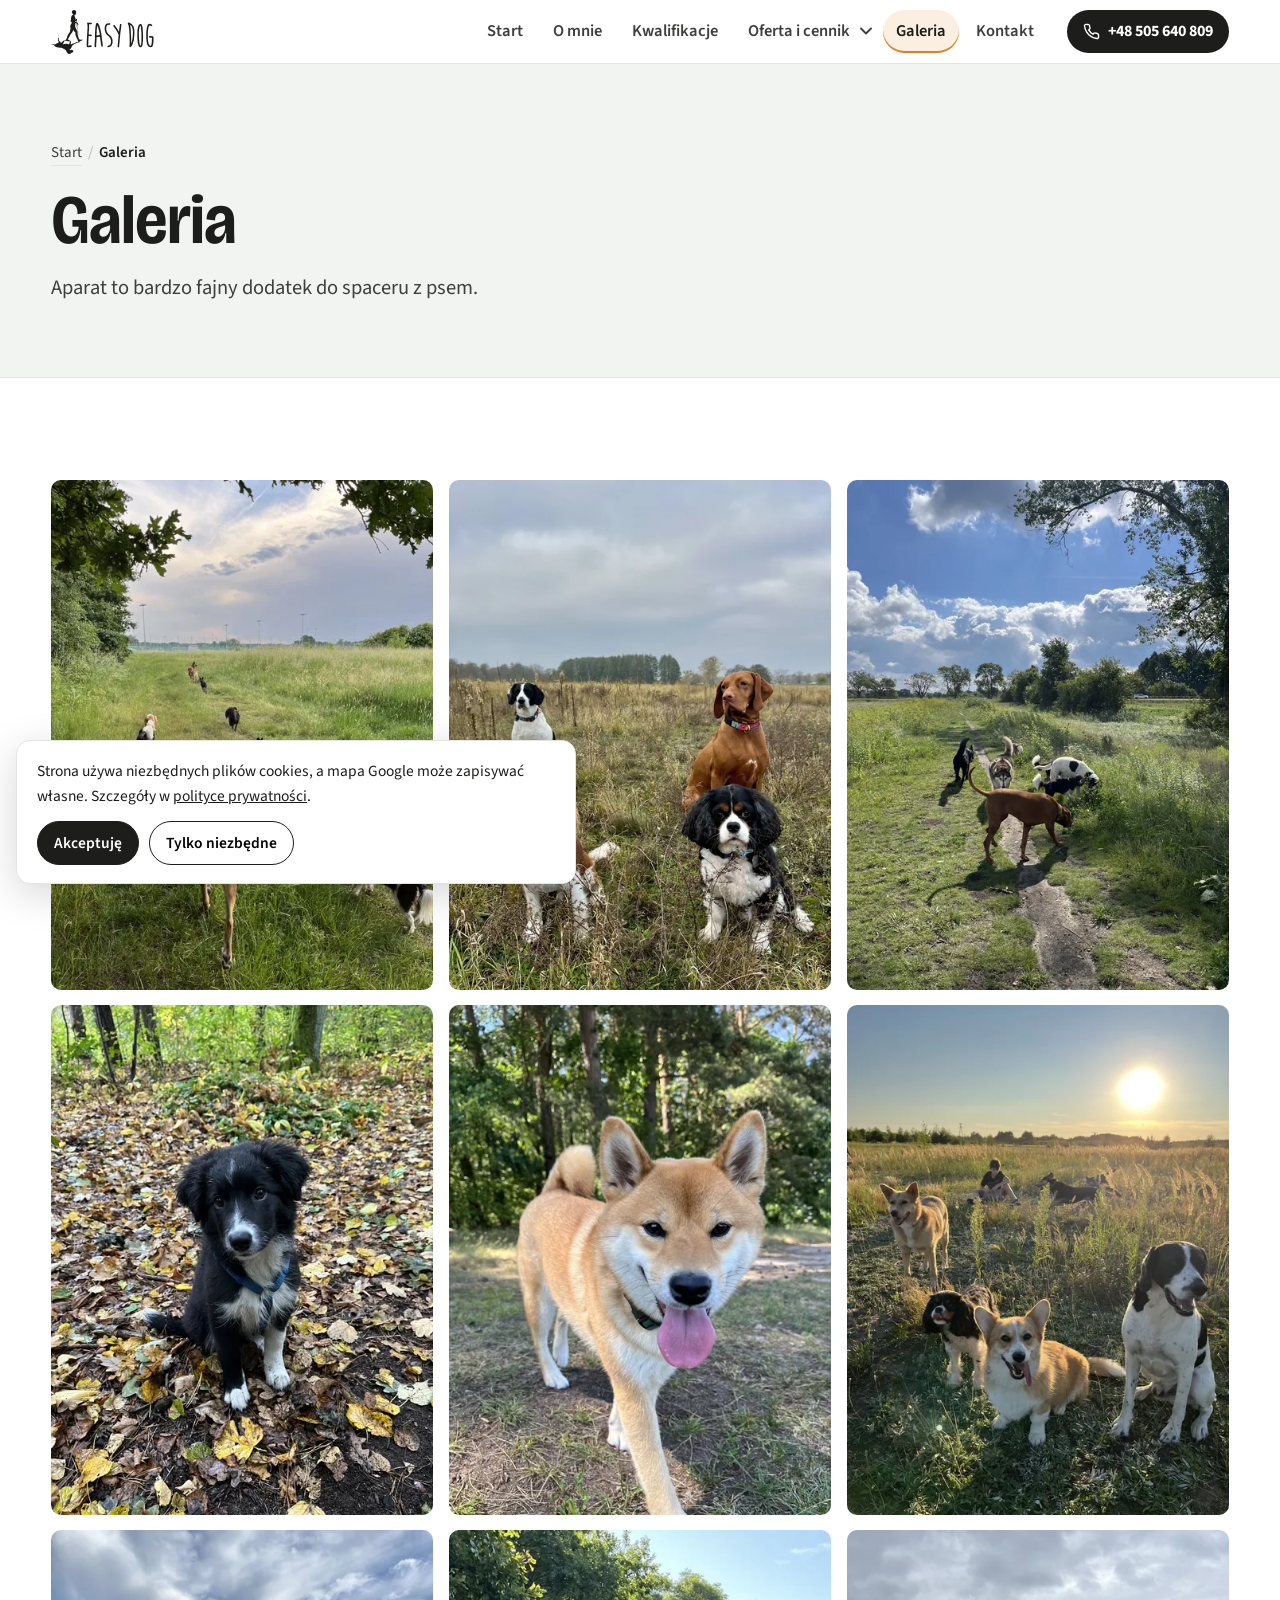
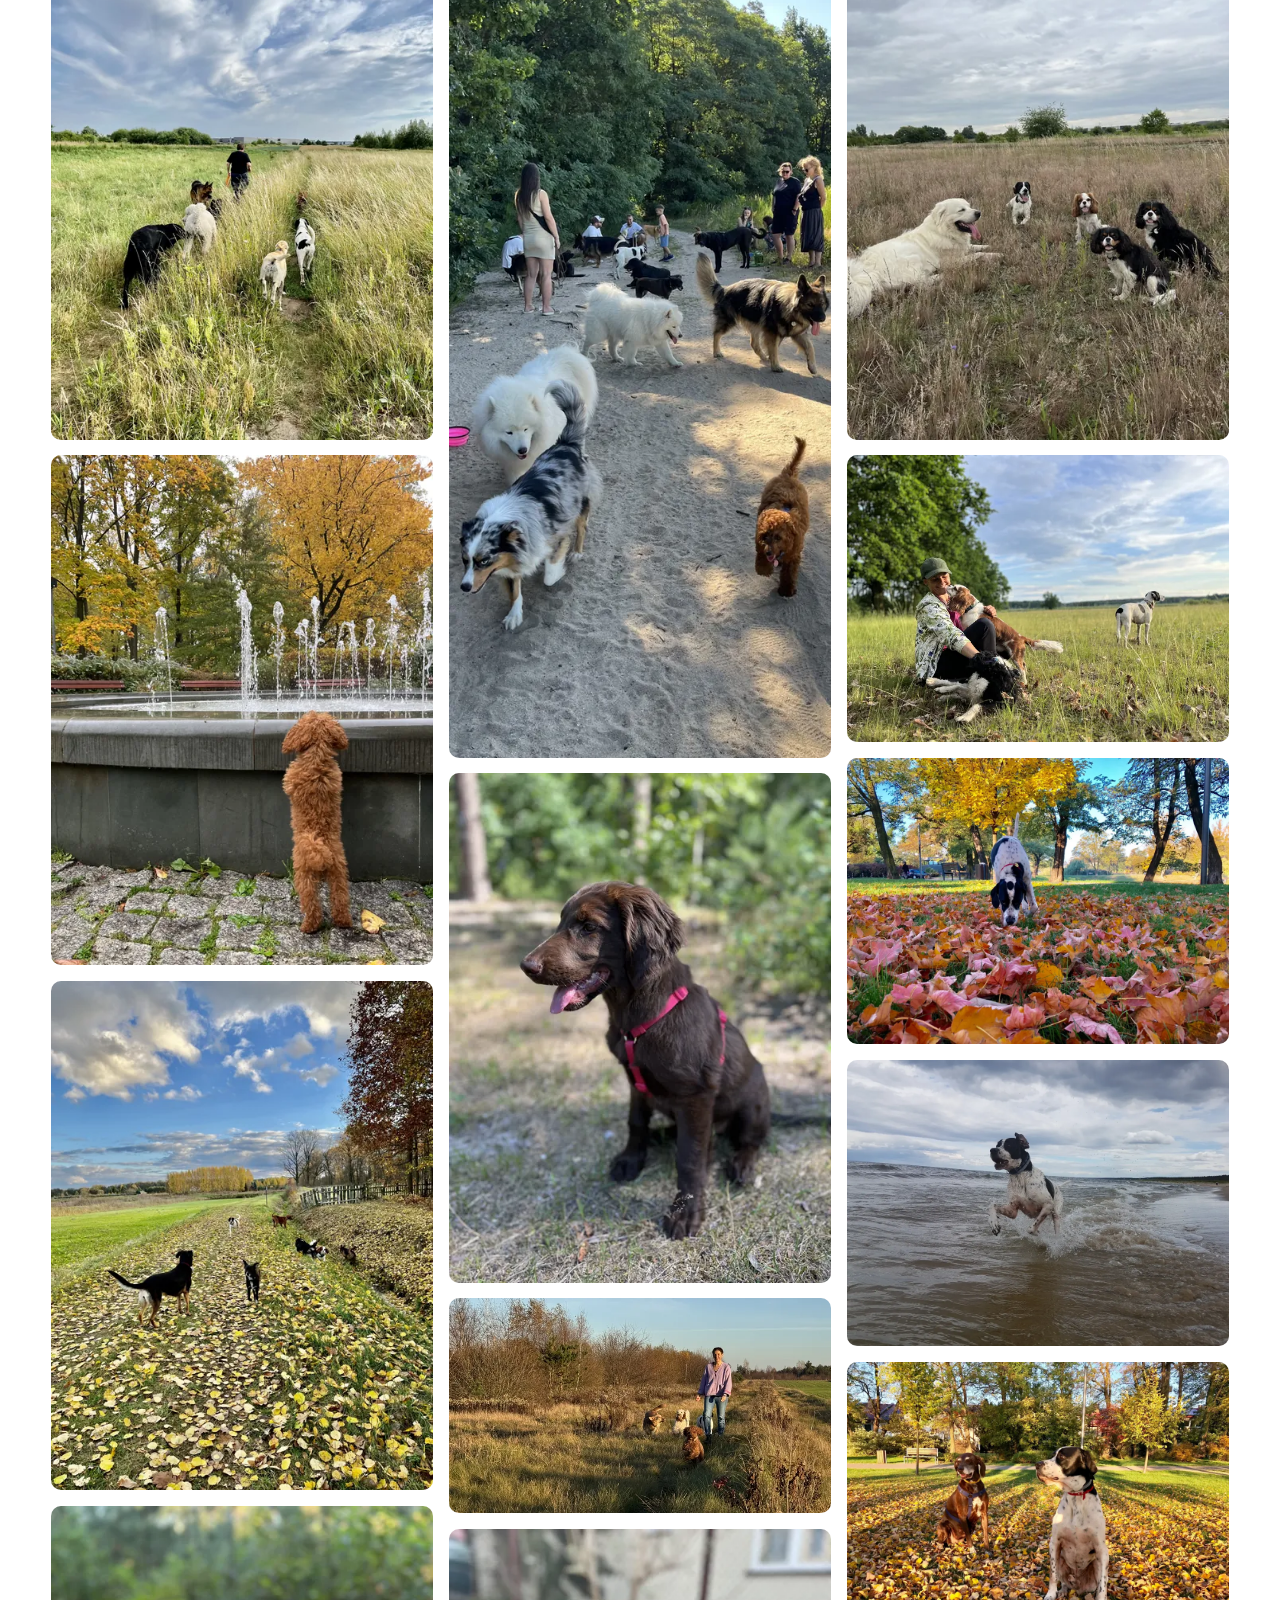
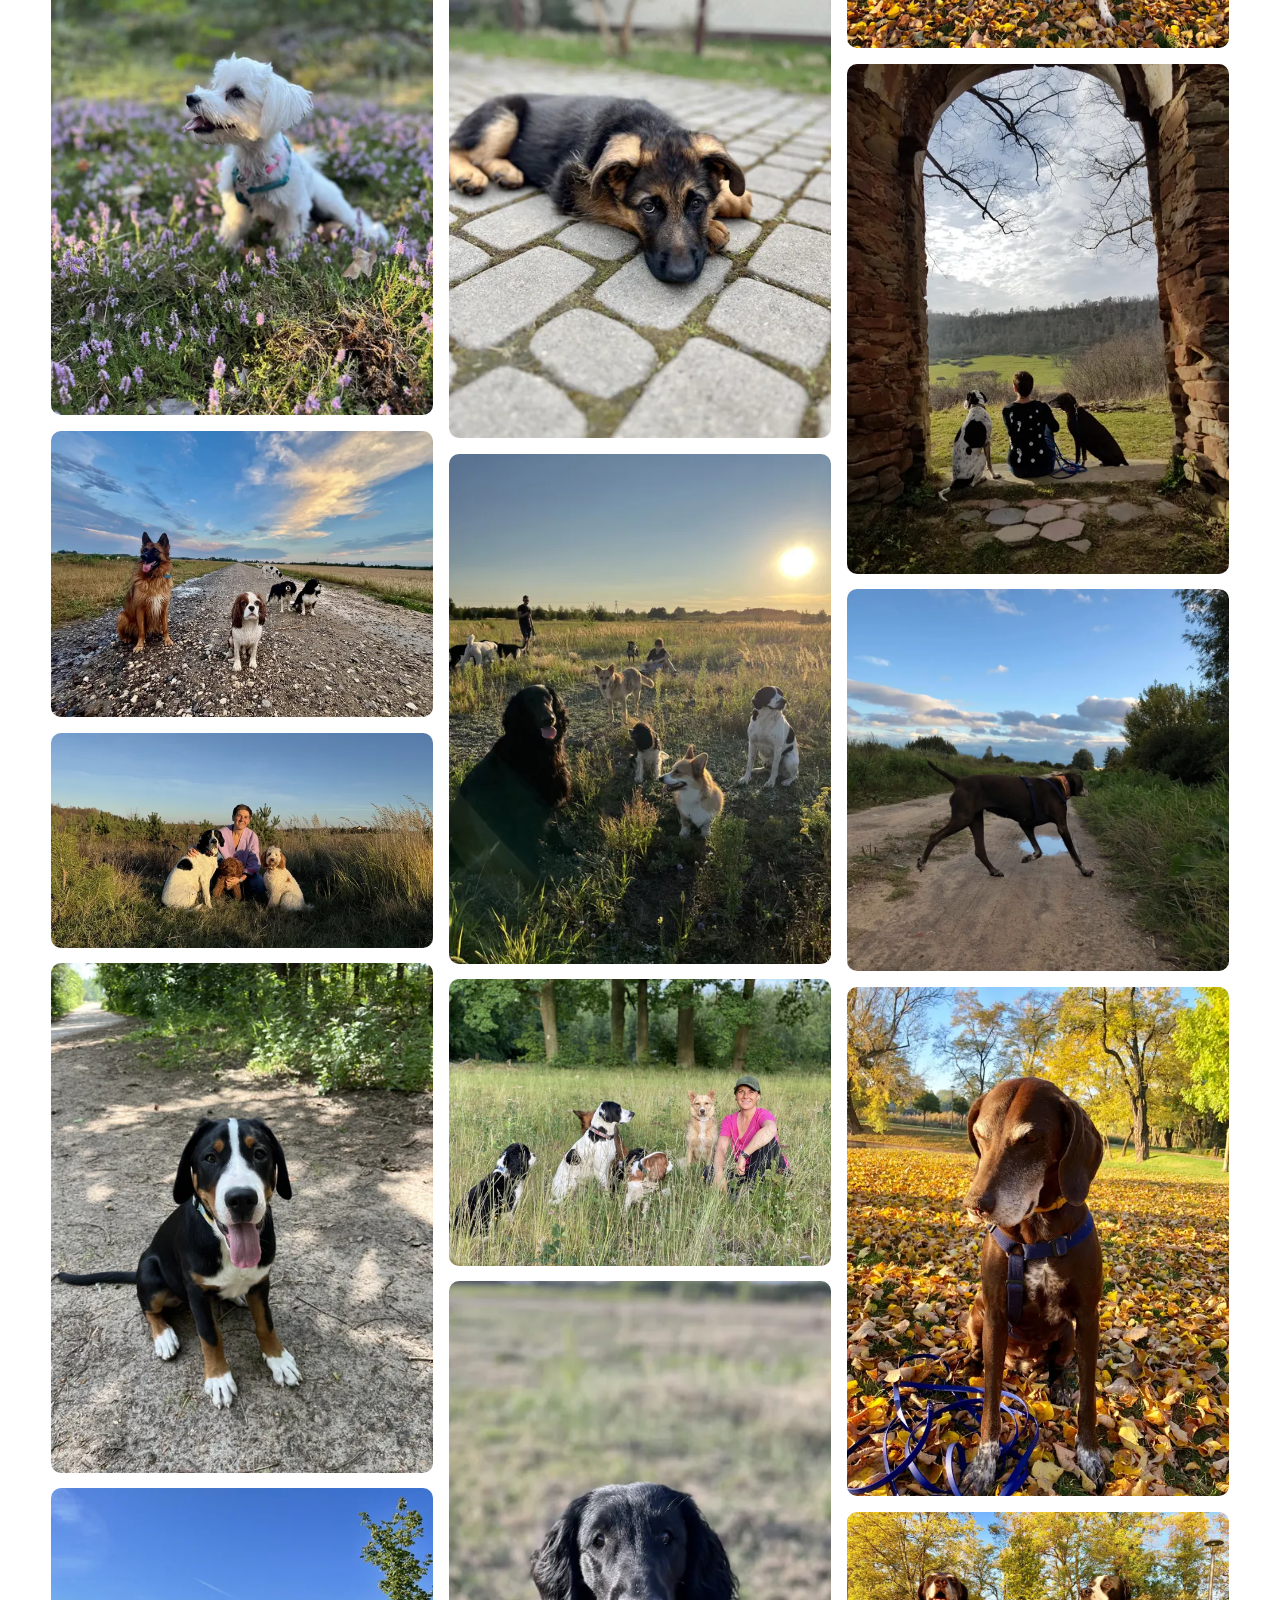
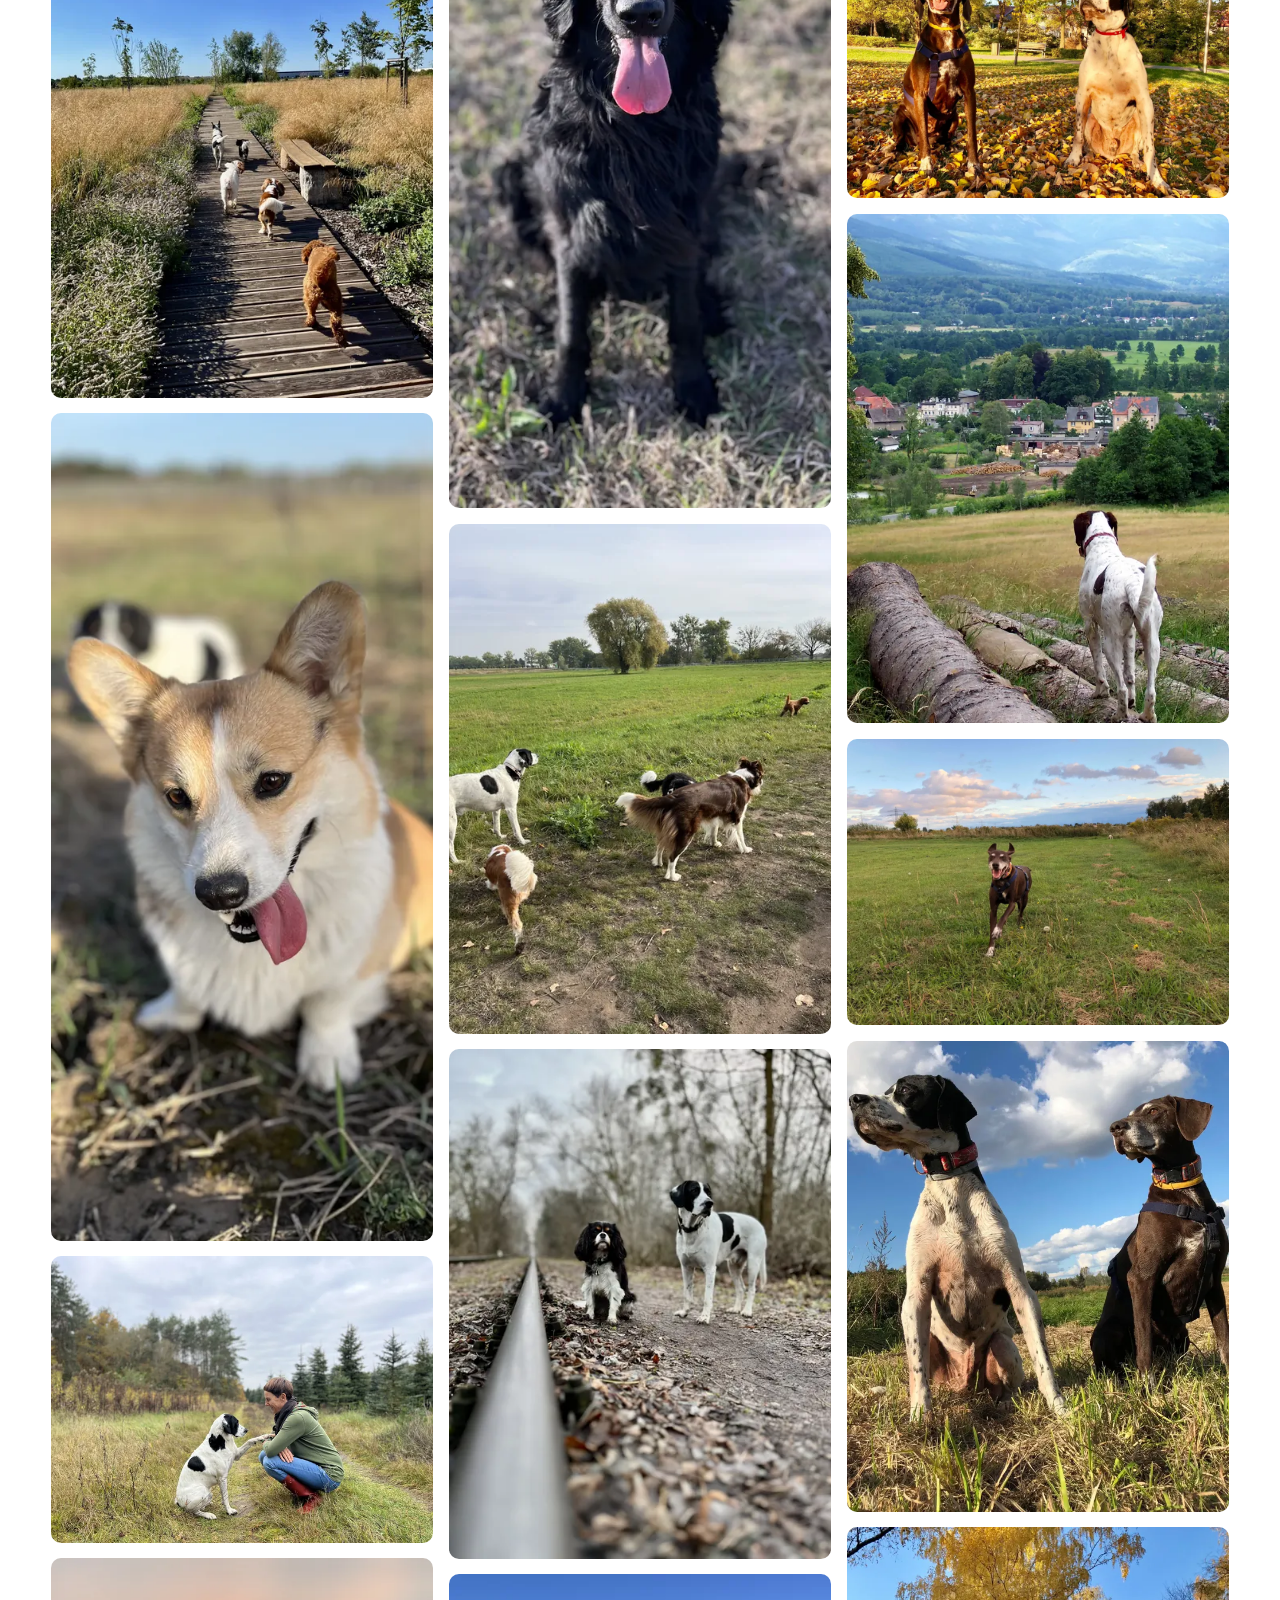
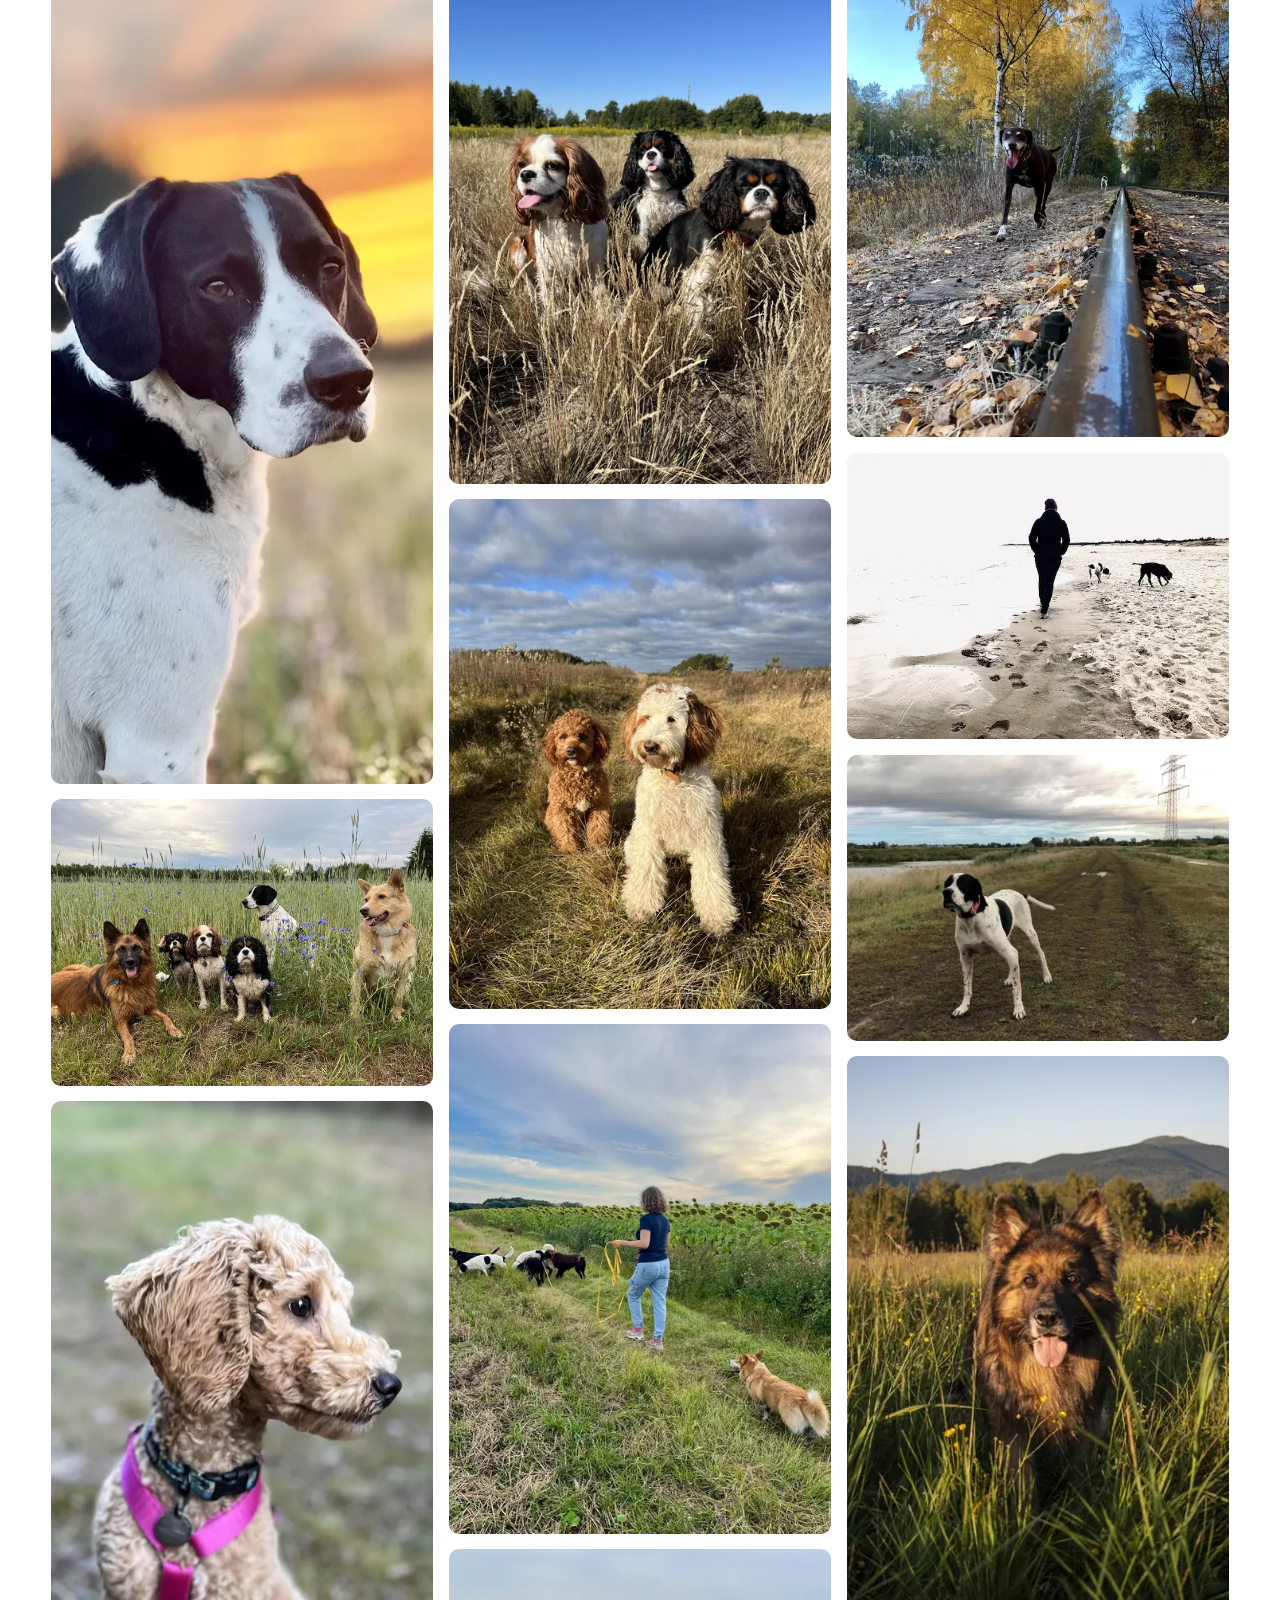
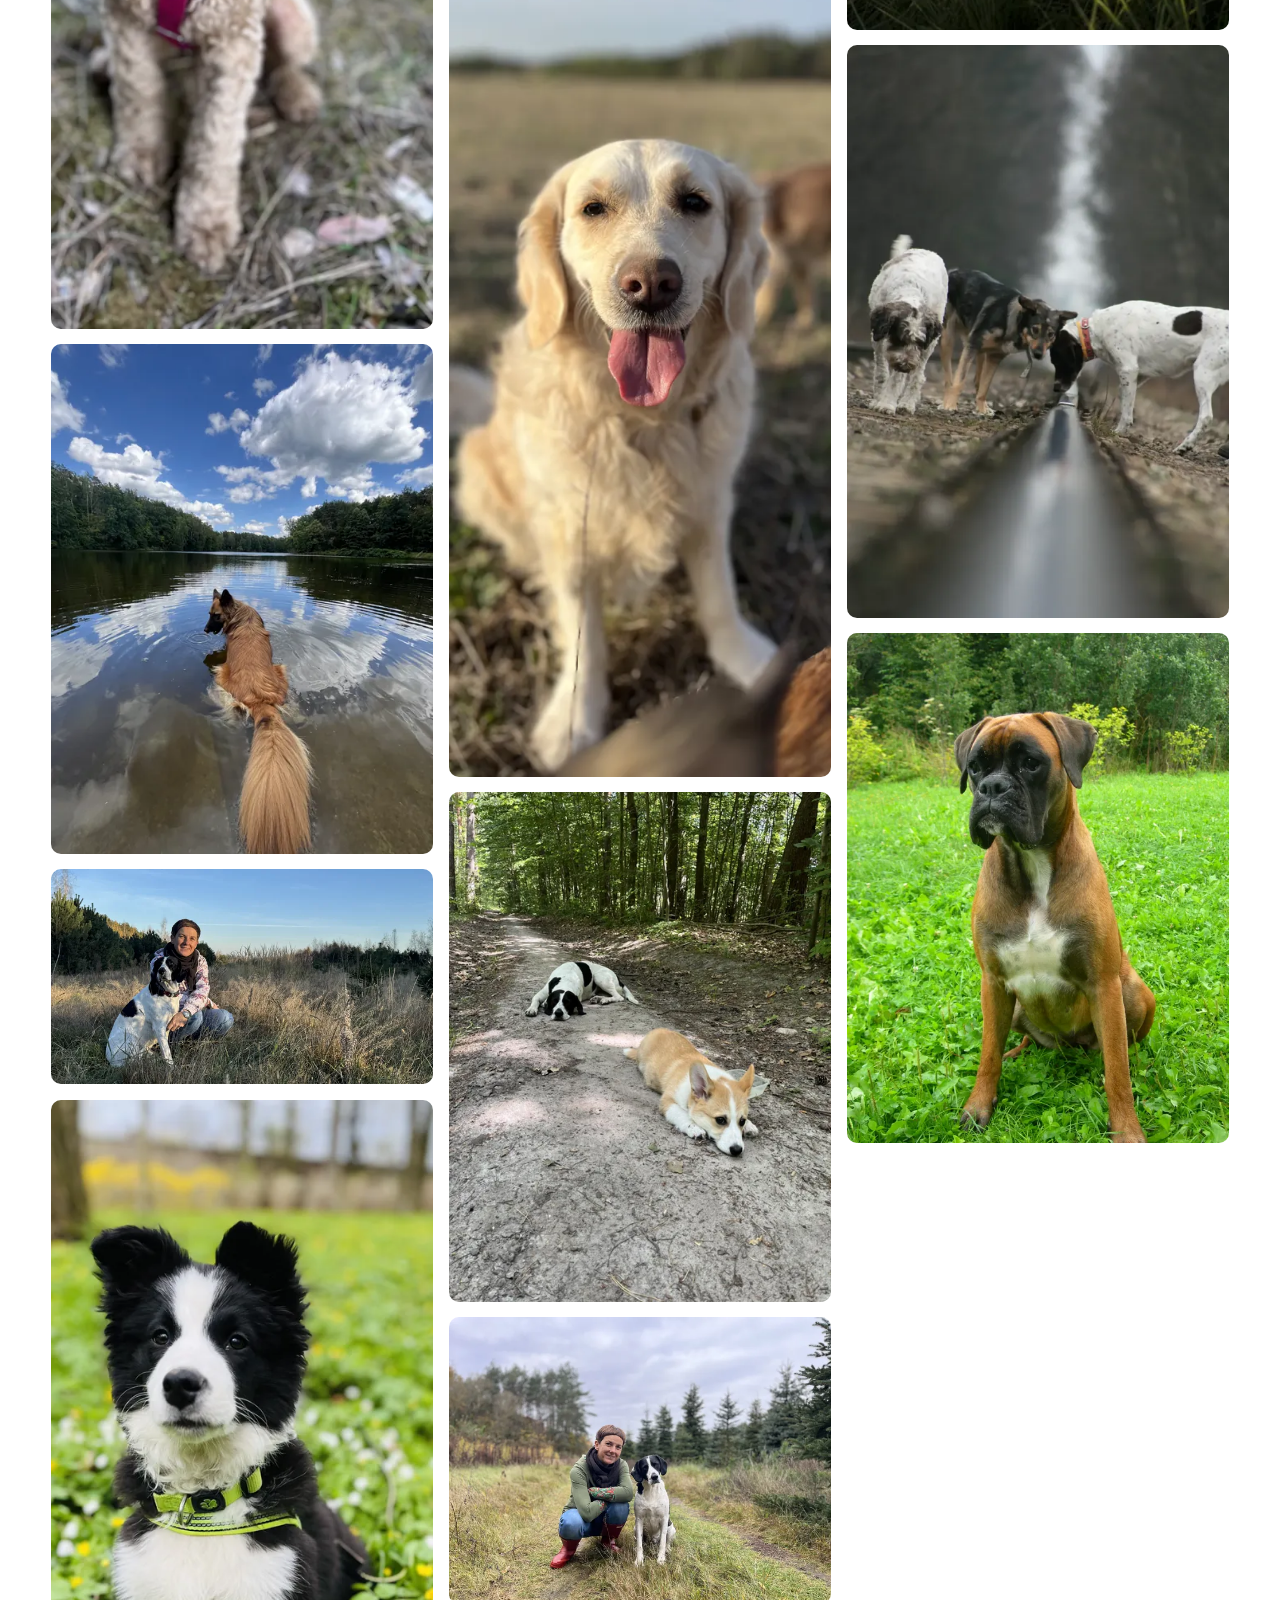
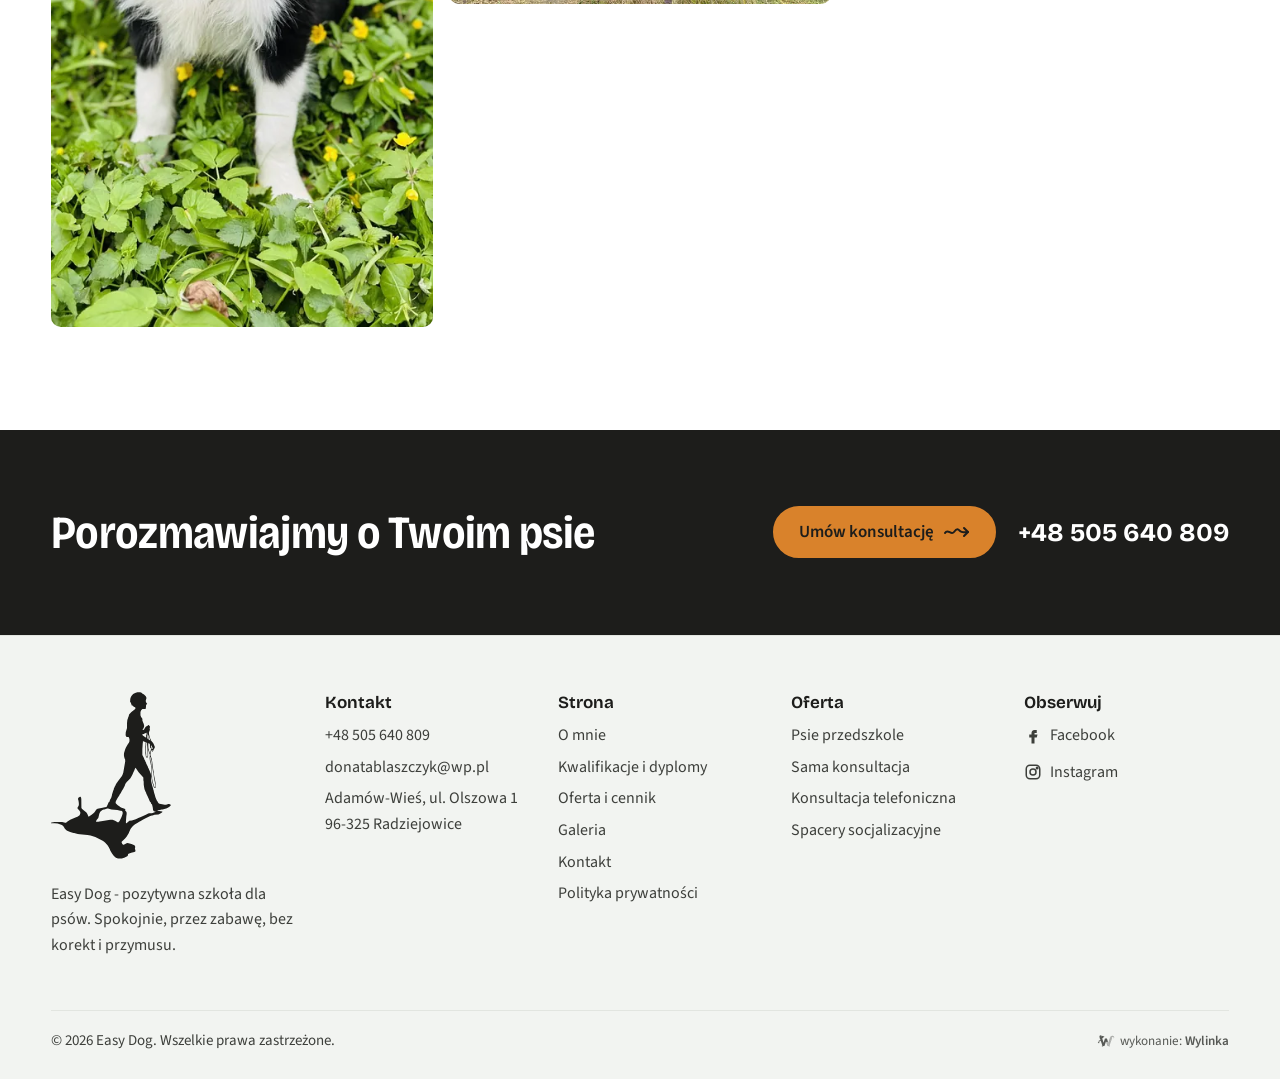
==== galeria.html @ 5bb4c53c "Osobne podstrony: kwalifikacje, galeria, uslugi (psie przedszkole, konsultacje, spacery), menu z ofe" ====
<!doctype html>
<html lang="pl">
<head>
<meta charset="utf-8">
<meta name="viewport" content="width=device-width,initial-scale=1">
<meta name="robots" content="noindex,nofollow">
<title>Galeria - zdjęcia z zajęć i spacerów | Easy Dog</title>
<meta name="description" content="Zdjęcia z zajęć psiego przedszkola i spacerów socjalizacyjnych Easy Dog w okolicach Radziejowic, Żyrardowa i Nadarzyna.">
<link rel="icon" href="img/znak.svg" type="image/svg+xml">
<link rel="preconnect" href="https://fonts.googleapis.com">
<link rel="preconnect" href="https://fonts.gstatic.com" crossorigin>
<link href="https://fonts.googleapis.com/css2?family=Bricolage+Grotesque:opsz,wdth,wght@12..96,75..100,400..700&family=Source+Sans+3:wght@400;600;700&display=swap" rel="stylesheet">
<link rel="stylesheet" href="style.css?v=2011d">
<style>
.wylinka-badge{display:inline-flex;align-items:center;gap:.4em;color:inherit;text-decoration:none;font-size:.875em;line-height:1;opacity:.85}
.wylinka-badge:hover,.wylinka-badge:focus-visible{opacity:1}
.wylinka-badge:focus-visible{outline:2px solid currentColor;outline-offset:3px;border-radius:2px}
.wylinka-badge svg{width:18px;height:18px;flex:none;overflow:visible}
.wylinka-badge b{font-weight:600}
.wylinka-badge .wy-old{opacity:.45;transform-origin:40px 30px;transition:transform .32s cubic-bezier(.3,.7,.4,1),opacity .32s ease-out}
.wylinka-badge .wy-pod{opacity:0;transition:opacity .2s ease-out .08s}
.wylinka-badge:hover .wy-old,.wylinka-badge:focus-visible .wy-old{transform:translate(9px,7px) rotate(9deg);opacity:0}
.wylinka-badge:hover .wy-pod,.wylinka-badge:focus-visible .wy-pod{opacity:1}
@media (prefers-reduced-motion:reduce){.wylinka-badge .wy-old,.wylinka-badge .wy-pod{transition:none}.wylinka-badge:hover .wy-old,.wylinka-badge:focus-visible .wy-old{transform:none;opacity:.45}.wylinka-badge:hover .wy-pod,.wylinka-badge:focus-visible .wy-pod{opacity:0}}
</style>
</head>
<body>
<header class="top">
 <div class="wrap">
  <a class="logo" href="index.html" aria-label="Easy Dog - strona główna"><svg role="img" aria-label="Easy Dog" xmlns="http://www.w3.org/2000/svg" viewBox="0 0 1240 531"><g fill="currentColor" fill-rule="evenodd"><path d="M284.0 1.0 279.8 0.5 274.8 0.8 267.8 3.0 261.5 6.5 256.0 12.5 253.0 18.8 252.2 23.5 251.8 32.0 253.8 33.5 257.2 42.8 258.5 43.2 259.5 43.0 263.5 47.2 267.5 48.8 269.0 51.0 268.0 53.8 265.2 56.8 256.0 64.0 250.0 69.8 249.0 71.2 247.0 78.2 245.0 82.8 245.0 83.8 243.0 89.0 242.0 98.8 242.0 115.0 238.0 128.0 237.5 136.2 238.2 140.2 239.8 142.5 241.8 143.5 246.5 143.5 248.2 144.5 249.8 150.8 249.8 156.5 248.0 161.8 245.0 165.2 239.0 175.8 236.5 181.5 233.0 192.5 232.2 196.8 232.2 203.2 234.0 211.0 236.0 215.2 236.2 221.0 230.0 257.0 228.0 263.0 225.8 267.2 224.0 269.5 224.0 270.2 212.0 285.5 212.0 286.2 210.2 288.2 206.2 294.8 206.0 296.2 203.0 301.2 203.0 302.0 200.2 307.5 200.0 309.8 198.0 314.2 194.0 327.2 194.0 329.0 192.0 335.5 190.0 339.8 188.0 342.8 186.0 349.0 183.0 351.8 182.0 353.8 182.0 354.8 181.0 356.2 180.0 359.8 178.0 363.2 177.8 364.8 176.2 366.0 167.5 368.0 164.2 368.2 148.2 372.0 145.5 373.2 143.8 375.0 138.5 382.5 135.2 385.8 126.2 393.0 125.2 393.2 120.0 396.8 118.8 395.8 115.8 388.5 112.8 384.0 101.0 374.0 97.8 370.5 96.8 368.5 96.5 341.0 95.8 336.8 94.8 334.5 93.8 333.8 92.2 333.8 89.8 335.0 87.2 337.0 86.0 339.8 86.2 342.5 87.0 344.0 88.2 349.8 88.8 357.2 88.0 361.8 84.2 368.5 84.2 370.0 85.2 372.0 90.2 377.5 93.2 382.0 93.2 386.0 92.8 388.2 91.0 392.0 90.0 393.0 84.2 396.8 79.8 399.0 76.0 400.2 61.0 407.0 52.5 412.2 47.8 416.0 45.0 416.2 35.5 414.2 11.0 413.8 2.2 415.2 0.0 416.5 0.0 417.5 2.0 418.0 12.0 417.8 21.2 419.0 28.0 420.8 35.0 423.8 40.0 428.2 44.2 435.2 49.0 439.8 51.5 441.5 61.0 445.8 71.5 448.8 73.5 448.8 85.2 451.8 91.5 452.8 116.2 455.0 125.8 457.0 141.0 462.0 163.0 472.8 168.2 476.0 172.8 479.8 180.0 487.8 184.0 494.2 188.0 502.5 188.2 504.0 193.8 513.0 194.2 514.5 200.2 522.0 206.5 527.8 208.8 528.8 211.5 529.0 212.5 529.8 226.5 529.8 227.5 529.0 233.0 527.8 242.8 523.0 244.8 520.2 245.0 517.5 245.8 516.0 247.0 514.8 255.5 511.8 265.2 509.5 267.2 508.8 268.8 507.2 268.8 504.5 267.0 498.0 267.8 496.0 268.0 492.2 266.8 489.5 265.5 488.2 256.2 484.2 243.8 481.0 240.5 481.2 234.8 484.8 231.2 486.0 229.8 486.0 227.0 484.0 224.8 479.2 225.0 476.5 235.8 466.2 240.5 460.5 247.8 448.5 248.8 445.5 249.8 444.2 249.8 443.5 250.5 442.8 252.8 437.2 254.8 433.8 260.8 426.2 267.5 420.8 274.8 416.8 280.8 412.8 284.2 411.2 293.5 405.8 295.2 405.2 299.5 402.8 315.8 395.0 321.5 392.8 323.2 392.8 329.5 391.0 342.2 389.8 351.0 385.5 354.8 381.8 354.2 380.5 344.0 378.8 338.2 379.2 338.2 378.5 341.5 376.8 343.8 376.5 352.2 374.0 355.5 373.8 360.8 372.5 369.0 369.8 375.8 365.8 380.5 361.8 381.2 360.5 381.0 359.2 379.8 358.0 376.2 356.2 373.8 356.2 366.2 358.8 361.8 359.0 345.5 356.0 343.5 355.0 341.8 353.2 339.8 350.5 338.8 347.5 336.8 345.8 331.8 333.2 331.8 332.0 327.8 319.2 326.8 313.8 325.8 311.5 324.8 306.5 322.0 297.8 319.8 288.0 318.5 280.2 319.0 267.2 317.5 259.5 314.8 253.5 314.8 252.2 313.8 250.8 313.8 250.0 313.0 249.2 310.8 243.5 308.8 240.0 308.8 238.8 302.8 226.8 302.8 225.5 300.8 222.2 299.8 219.2 297.0 214.2 296.8 212.5 295.8 211.2 295.8 210.5 290.8 200.5 290.8 182.2 292.0 164.0 292.5 161.5 292.5 157.5 293.2 156.8 294.0 156.8 297.8 158.5 299.2 158.8 301.2 159.8 301.8 160.5 301.0 164.2 301.0 168.0 300.0 176.5 300.0 192.2 302.0 205.5 303.2 207.8 305.5 209.2 307.2 208.8 308.8 206.5 309.2 202.2 308.8 186.2 309.2 185.2 309.8 185.5 311.0 188.5 311.0 190.2 314.8 200.0 314.0 211.0 315.2 220.2 317.0 226.5 319.0 237.8 319.8 247.2 319.8 269.0 321.0 281.0 323.0 290.0 327.2 302.2 328.2 304.2 329.8 305.8 331.8 306.0 332.8 305.2 333.2 303.5 332.8 288.8 327.2 260.0 326.8 254.0 324.8 243.2 324.8 241.0 322.8 228.5 322.8 225.8 320.8 213.5 316.5 200.5 317.0 196.2 319.2 187.0 322.2 184.8 323.0 184.8 323.2 186.0 322.0 188.8 322.0 190.0 322.5 190.5 323.5 190.5 323.8 189.2 325.8 186.2 327.0 182.8 329.8 178.0 330.5 176.0 330.5 174.2 329.8 173.2 329.8 172.2 329.0 171.2 326.5 164.5 323.8 160.5 319.0 155.0 317.8 151.5 315.8 148.2 314.8 145.5 314.8 144.2 313.8 142.2 313.8 140.8 312.2 135.2 311.8 127.0 313.8 124.0 314.8 119.2 314.8 117.5 314.0 116.0 315.0 112.5 314.8 109.2 312.8 107.5 312.2 106.0 311.2 105.2 310.2 105.2 306.2 108.0 302.5 109.8 300.0 112.8 298.0 116.5 298.0 117.2 295.5 120.0 293.2 121.0 292.0 121.0 291.5 120.5 291.8 119.5 293.5 117.2 295.8 112.0 296.5 109.2 296.5 106.5 294.8 100.5 293.8 99.0 292.8 95.2 291.0 91.5 291.0 87.2 290.5 84.5 286.8 79.2 284.8 74.0 284.8 63.5 287.0 58.2 290.8 54.5 293.0 53.8 300.0 53.8 301.8 52.8 302.2 51.8 301.8 49.0 302.8 47.8 302.0 45.2 303.0 44.5 302.0 41.2 303.5 40.0 305.0 39.5 306.0 38.5 306.0 37.8 303.0 33.5 301.8 30.0 301.8 26.5 302.8 24.0 302.8 22.5 304.0 20.0 303.8 18.2 301.8 13.8 295.2 7.2 292.8 6.0 288.2 2.5ZM337.5 379.2 338.2 379.2ZM143.2 411.2 145.8 407.0 149.8 402.2 150.8 400.2 153.8 387.8 156.8 381.5 163.5 376.0 167.8 374.0 170.0 373.8 179.0 371.0 181.5 371.0 192.2 373.8 211.2 375.8 220.5 377.8 223.8 378.0 225.2 378.5 227.8 381.5 228.2 384.2 227.8 388.2 224.0 399.2 223.0 400.5 223.0 401.2 217.8 411.5 213.5 415.8 204.0 410.2 195.8 406.8 188.8 407.0 159.8 411.8 154.2 412.0 150.2 412.8 144.5 413.0 143.2 412.2ZM269.2 241.5 279.0 255.2 294.0 272.5 294.0 281.2 295.0 285.2 295.2 295.5 297.0 306.2 298.2 311.0 300.0 314.8 300.2 316.2 302.8 320.8 303.2 323.0 309.0 334.8 309.0 335.8 310.0 337.2 314.0 347.0 315.2 349.2 318.0 352.0 318.2 354.8 321.0 357.5 321.8 359.0 323.8 366.8 325.0 375.8 326.2 378.2 327.5 379.5 329.5 380.2 332.5 380.2 332.8 381.0 331.8 382.0 321.5 385.8 318.0 386.2 312.2 386.0 309.5 386.8 302.0 391.0 284.2 399.0 279.8 400.2 269.8 404.8 257.5 408.8 249.5 409.8 242.2 416.5 240.0 417.8 239.0 417.8 238.5 416.2 238.5 412.5 239.8 395.5 240.8 388.8 240.8 384.2 239.8 381.0 236.0 377.0 236.8 374.5 236.2 373.5 234.2 372.0 222.8 368.0 216.2 363.0 212.5 360.8 206.8 355.2 205.8 353.2 205.8 350.0 206.8 347.0 212.0 337.5 217.8 328.8 217.8 328.0 219.8 324.5 221.8 322.0 225.8 314.5 229.5 309.0 234.8 298.5 236.0 294.5 238.0 290.5 241.8 285.8 247.5 280.5 252.8 274.2 257.8 266.2 260.5 260.5 261.8 256.5 262.8 255.2 262.8 254.5 265.8 248.5 266.8 245.0 268.5 242.0ZM316.2 206.8 317.0 207.2 318.0 210.2 318.0 211.8 320.0 218.8 324.0 250.5 327.0 266.8 328.0 275.0 330.8 288.2 331.8 297.2 331.8 303.5 331.2 304.0 330.2 304.0 329.8 303.5 328.8 300.5 327.8 299.2 326.8 294.8 325.8 293.0 325.8 291.8 323.8 285.8 322.0 276.5 320.8 237.5 319.8 233.2 319.8 230.8 317.8 223.0 316.0 213.5 315.8 207.5ZM322.8 175.5 323.8 176.8 323.8 179.2 322.8 181.2 321.0 182.5 320.8 180.8 321.8 178.8 321.8 176.5ZM310.5 162.8 313.0 163.8 314.8 166.0 315.2 178.2 316.0 179.0 317.0 178.8 317.8 177.8 318.0 173.8 318.8 170.8 319.8 170.2 321.0 171.2 321.0 174.2 320.0 178.8 318.0 183.8 316.0 192.2 316.0 194.2 315.2 195.0 313.8 192.8 313.8 191.5 311.8 186.2 310.0 178.2 309.5 168.8 309.8 163.5ZM307.8 162.5 308.0 163.5 307.5 164.0 307.0 163.0ZM303.5 160.8 304.5 160.8 305.5 162.5 307.0 179.8 307.8 201.5 307.0 206.0 305.8 207.2 303.8 205.2 303.0 202.8 302.8 196.8 301.8 190.5 301.8 178.8 302.8 169.2 303.0 161.2ZM310.2 137.2 310.8 137.5 312.0 140.8 312.0 142.8 313.0 144.8 313.0 145.8 315.0 149.8 315.2 151.2 316.8 153.5 316.5 154.5 315.0 154.0 310.0 150.2 309.8 139.0ZM308.2 134.2 308.8 135.5 308.5 148.5 307.5 149.0 306.8 148.5 306.2 146.8 306.8 137.8 307.5 134.8ZM290.8 135.5 291.5 134.8 295.0 133.5 298.0 131.8 302.2 130.5 302.8 131.0 303.0 144.2 302.5 144.8 301.5 144.5 293.5 139.0 290.8 136.5ZM306.2 129.5 306.8 130.5 306.0 132.0 305.8 136.2 305.0 136.8 304.5 136.0 304.0 130.5 304.8 129.5Z"/><path transform="translate(391.3 -151.5) scale(2.15)" d="M44.5 142.0 32.5 142.2 24.0 140.8 22.0 142.2 21.0 144.8 23.0 155.5 23.2 168.5 19.0 237.0 18.2 257.0 18.2 274.8 19.0 276.5 21.2 278.8 24.8 279.8 42.8 278.0 45.2 276.8 46.8 274.5 46.8 272.5 44.8 270.0 42.2 269.0 28.0 270.5 26.8 270.0 29.0 217.2 29.8 216.8 36.8 216.8 40.5 217.5 43.5 217.5 45.0 216.8 46.8 215.0 47.2 213.5 46.5 211.0 44.2 209.0 40.2 208.2 30.8 207.5 29.8 206.5 30.2 192.8 31.8 174.5 31.8 156.0 31.2 151.5 32.2 150.8 44.2 150.5 46.5 149.5 47.5 147.8 47.5 144.8 46.2 143.0ZM76.0 143.2 73.8 144.0 72.0 146.0 71.0 148.0 69.0 156.5 67.0 170.5 64.8 204.5 64.8 232.2 62.0 274.0 63.2 277.2 64.8 278.8 66.8 279.5 68.0 279.5 69.8 278.8 72.0 276.0 71.5 269.2 73.8 236.2 73.8 223.8 74.8 222.8 79.2 221.8 92.5 220.2 93.0 221.0 94.0 230.0 96.8 246.8 97.0 252.2 101.0 274.5 102.0 276.0 103.0 276.8 105.2 276.8 107.0 275.8 108.8 273.5 108.2 262.8 104.0 235.2 102.8 221.5 100.8 207.2 97.8 190.8 96.8 187.5 96.5 184.0 92.8 169.5 90.8 163.8 89.8 158.8 86.5 151.2 84.0 147.5 80.5 144.0 78.5 143.2ZM78.8 158.0 79.8 159.0 80.0 161.0 81.0 162.8 82.0 167.2 82.8 168.5 84.0 174.0 84.8 175.5 85.0 178.5 87.0 185.0 90.8 201.0 91.0 205.2 92.0 209.8 91.5 210.8 90.0 211.2 74.2 213.2 73.8 212.8 75.0 180.5 77.0 163.8 77.8 161.5 77.8 158.8ZM147.2 144.5 143.5 144.5 134.8 146.0 129.8 148.2 127.2 150.0 124.2 153.5 122.0 157.5 120.2 164.8 119.2 172.5 119.5 180.2 121.0 189.2 122.0 192.8 125.2 200.2 128.0 205.0 134.5 211.8 142.2 218.2 148.8 225.8 152.0 231.5 154.8 241.2 154.8 251.2 153.0 259.5 151.0 264.0 146.8 268.0 143.0 269.8 137.2 271.2 134.8 273.5 134.5 275.5 135.0 277.2 136.8 279.0 138.5 279.8 143.5 278.8 148.5 276.8 154.0 273.8 157.8 270.2 161.8 261.0 163.2 255.0 163.8 249.5 163.5 240.0 162.8 236.0 160.5 229.5 156.5 221.2 151.8 215.2 141.5 206.0 134.0 198.0 131.0 191.5 128.8 183.5 128.0 178.0 128.0 171.8 128.8 166.5 130.8 159.8 132.0 157.8 134.0 155.8 135.8 154.8 139.8 153.8 146.0 153.8 148.5 152.8 150.8 150.0 150.8 147.8 148.5 145.0ZM210.0 148.5 207.8 148.5 206.2 149.2 205.0 151.0 200.2 186.8 200.2 191.2 199.8 192.0 199.2 192.0 197.8 190.0 197.5 189.0 194.0 183.8 193.8 182.5 188.0 174.0 186.8 171.2 176.5 156.8 174.2 155.0 171.2 154.5 170.0 155.0 168.0 157.0 167.5 159.0 168.0 161.5 175.0 170.0 176.2 172.5 180.0 177.2 186.0 187.2 187.0 188.2 188.2 191.2 194.0 200.8 194.0 201.8 198.0 209.2 194.0 248.0 193.8 256.5 192.0 273.0 192.0 276.2 194.5 279.2 195.8 279.8 197.2 279.8 199.0 279.0 199.8 278.2 200.5 276.0 203.8 237.5 205.8 221.2 206.0 214.0 207.2 207.5 207.0 204.2 211.5 171.2 212.0 162.8 213.2 153.8 213.2 151.8 212.8 150.5 211.2 149.0Z"/><path transform="translate(195.0 -151.5) scale(2.15)" d="M344.5 141.0 342.5 141.8 341.0 143.2 340.2 144.8 340.2 146.2 344.0 154.5 345.0 158.2 348.0 177.5 350.0 205.5 351.0 241.0 351.0 260.2 350.0 269.5 350.0 276.8 351.5 278.8 354.0 279.8 356.8 278.8 362.8 271.2 368.8 258.5 372.8 245.8 375.5 231.5 375.8 225.0 376.8 217.8 377.5 206.2 377.5 187.2 375.5 171.5 372.8 163.2 369.2 156.8 363.0 149.8 358.0 146.0 354.0 144.2 351.5 143.8 347.5 141.2ZM353.8 154.8 354.8 154.8 357.2 156.5 363.0 163.5 366.8 173.2 368.0 179.0 369.0 187.5 369.2 202.5 367.8 223.0 366.8 230.2 363.5 245.8 361.0 253.0 361.0 254.5 359.8 255.5 358.8 254.2 359.2 253.2 359.5 237.5 357.2 183.8 355.8 168.8 353.8 156.5 353.2 155.5ZM411.5 148.5 409.2 149.0 406.8 150.2 403.0 154.5 400.2 159.5 400.0 161.5 397.2 169.2 394.2 185.5 394.0 217.8 395.2 244.5 396.2 253.0 399.0 265.8 401.0 271.5 404.2 276.2 407.2 278.8 409.2 279.5 412.5 279.8 416.8 278.5 420.8 274.5 423.8 264.8 425.5 244.0 426.5 217.5 424.0 176.5 422.5 164.8 420.8 158.5 417.5 151.8 415.0 149.5ZM410.8 158.8 412.0 159.5 413.0 162.2 413.8 166.8 416.8 197.8 417.2 212.5 416.8 249.8 414.8 264.0 414.0 265.8 413.8 268.0 412.0 271.0 411.0 271.0 409.0 268.2 405.8 256.0 403.8 234.5 402.5 208.2 402.5 193.5 403.8 181.5 406.8 167.8 408.8 161.8 410.0 159.2ZM461.8 148.2 458.5 149.0 455.0 151.0 452.2 154.8 449.0 162.5 446.2 176.2 445.0 187.8 444.0 206.5 444.0 229.2 446.0 249.2 449.0 262.2 451.0 267.5 454.2 273.0 458.8 276.8 462.5 278.5 468.5 279.2 472.0 278.8 475.0 277.5 478.5 274.8 479.8 272.5 482.8 261.0 484.0 251.2 484.8 249.8 484.8 221.8 483.0 219.0 480.5 218.0 469.8 216.8 465.2 215.8 461.8 216.0 460.0 217.5 459.5 219.5 460.0 222.8 461.2 224.2 474.8 226.2 476.0 227.2 475.0 253.2 473.8 260.8 473.0 262.5 472.8 266.0 472.0 268.2 470.5 269.8 467.8 270.8 466.5 270.5 462.0 268.0 458.8 263.2 456.0 254.8 454.5 247.5 453.0 230.2 453.0 202.0 454.5 180.5 456.8 168.2 458.8 161.8 460.5 158.5 462.5 157.0 464.8 157.0 467.0 157.8 471.8 160.5 474.5 161.0 475.8 160.5 477.5 158.8 478.0 156.2 477.0 154.2 472.0 150.0 466.0 148.5Z"/></g></svg></a>
  <nav class="nav" aria-label="Menu"><a href="index.html">Start</a><a href="o-mnie.html">O mnie</a><a href="kwalifikacje.html">Kwalifikacje</a><div class="sub"><a href="oferta.html">Oferta i cennik</a><button class="sub-t" type="button" aria-label="Pokaż usługi" aria-expanded="false"><svg viewBox="0 0 12 8" aria-hidden="true"><path d="M1 1.5 6 6.5 11 1.5" fill="none" stroke="currentColor" stroke-width="1.8" stroke-linecap="round" stroke-linejoin="round"/></svg></button><div class="sub-m"><a href="psie-przedszkole.html">Psie przedszkole</a><a href="konsultacja.html">Sama konsultacja</a><a href="konsultacja-telefoniczna.html">Konsultacja telefoniczna</a><a href="spacery-socjalizacyjne.html">Spacery socjalizacyjne</a></div></div><a href="galeria.html" aria-current="page">Galeria</a><a href="kontakt.html">Kontakt</a><a class="mtel" href="tel:+48505640809">+48 505 640 809</a></nav>
  <a class="tel-top" href="tel:+48505640809"><svg viewBox="0 0 24 24" fill="none" stroke="currentColor" stroke-width="2" stroke-linecap="round" stroke-linejoin="round" aria-hidden="true"><path d="M22 16.9v3a2 2 0 0 1-2.2 2 19.8 19.8 0 0 1-8.6-3.1 19.5 19.5 0 0 1-6-6A19.8 19.8 0 0 1 2.1 4.2 2 2 0 0 1 4.1 2h3a2 2 0 0 1 2 1.7c.1.9.4 1.8.7 2.7a2 2 0 0 1-.5 2.1L8 9.8a16 16 0 0 0 6 6l1.3-1.3a2 2 0 0 1 2.1-.4c.9.3 1.8.6 2.7.7a2 2 0 0 1 1.7 2z"/></svg>+48 505 640 809</a>
  <button class="burger" aria-label="Otwórz menu" aria-expanded="false"><span></span><span></span><span></span></button>
 </div>
</header>
<main>
<section class="ph"><div class="wrap"><nav class="okruszki" aria-label="Jesteś tutaj"><a href="index.html">Start</a> <i aria-hidden="true">/</i> <span aria-current="page">Galeria</span></nav><h1>Galeria</h1><p class="lead">Aparat to bardzo fajny dodatek do spaceru z psem.</p></div></section><section class="sec"><div class="wrap"><div class="gal-siatka"><figure><img src="img/n/ed-cz5_01-1000.webp" srcset="img/n/ed-cz5_01-640.webp 480w, img/n/ed-cz5_01-1000.webp 750w" sizes="(max-width: 600px) 92vw, (max-width: 1200px) 46vw, 30vw" data-full="img/n/ed-cz5_01-1600.webp" alt="Psy idą łąkową ścieżką" width="750" height="1000" loading="lazy" decoding="async"></figure><figure><img src="img/n/ed-cz5_02-1000.webp" srcset="img/n/ed-cz5_02-640.webp 480w, img/n/ed-cz5_02-1000.webp 750w" sizes="(max-width: 600px) 92vw, (max-width: 1200px) 46vw, 30vw" data-full="img/n/ed-cz5_02-1600.webp" alt="Szczeniak border collie na jesiennych liściach" width="750" height="1000" loading="lazy" decoding="async"></figure><figure><img src="img/n/ed-cz5_03-1000.webp" srcset="img/n/ed-cz5_03-640.webp 480w, img/n/ed-cz5_03-1000.webp 750w" sizes="(max-width: 600px) 92vw, (max-width: 1200px) 46vw, 30vw" data-full="img/n/ed-cz5_03-1600.webp" alt="Spacer z psami wśród wysokich traw" width="750" height="1000" loading="lazy" decoding="async"></figure><figure><img src="img/n/ed-cz5_04-1000.webp" srcset="img/n/ed-cz5_04-640.webp 480w, img/n/ed-cz5_04-1000.webp 750w" sizes="(max-width: 600px) 92vw, (max-width: 1200px) 46vw, 30vw" data-full="img/n/ed-cz5_04-1600.webp" alt="Rudy pudel przy fontannie w parku" width="750" height="1000" loading="lazy" decoding="async"></figure><figure><img src="img/n/ed-cz5_05-1000.webp" srcset="img/n/ed-cz5_05-640.webp 480w, img/n/ed-cz5_05-1000.webp 750w" sizes="(max-width: 600px) 92vw, (max-width: 1200px) 46vw, 30vw" data-full="img/n/ed-cz5_05-1600.webp" alt="Psy na jesiennej łące pod drzewami" width="750" height="1000" loading="lazy" decoding="async"></figure><figure><img src="img/n/ed-cz5_06-1000.webp" srcset="img/n/ed-cz5_06-640.webp 480w, img/n/ed-cz5_06-1000.webp 750w" sizes="(max-width: 600px) 92vw, (max-width: 1200px) 46vw, 30vw" data-full="img/n/ed-cz5_06-1600.webp" alt="Biały maltańczyk wśród wrzosów" width="750" height="1000" loading="lazy" decoding="async"></figure><figure><img src="img/n/ed-cz5_07-1000.webp" srcset="img/n/ed-cz5_07-640.webp 640w, img/n/ed-cz5_07-1000.webp 1000w" sizes="(max-width: 600px) 92vw, (max-width: 1200px) 46vw, 30vw" data-full="img/n/ed-cz5_07-1600.webp" alt="Owczarek niemiecki i cavalier na szutrowej drodze" width="1000" height="750" loading="lazy" decoding="async"></figure><figure><img src="img/n/ed-cz1_04-1000.webp" srcset="img/n/ed-cz1_04-640.webp 640w, img/n/ed-cz1_04-1000.webp 1000w" sizes="(max-width: 600px) 92vw, (max-width: 1200px) 46vw, 30vw" data-full="img/n/ed-cz1_04-1600.webp" alt="Donata z trzema psami na łące" width="1000" height="562" loading="lazy" decoding="async"></figure><figure><img src="img/n/ed-cz3_02-1000.webp" srcset="img/n/ed-cz3_02-640.webp 480w, img/n/ed-cz3_02-1000.webp 750w" sizes="(max-width: 600px) 92vw, (max-width: 1200px) 46vw, 30vw" data-full="img/n/ed-cz3_02-1600.webp" alt="Szczeniak berneńczyka na leśnej drodze" width="750" height="1000" loading="lazy" decoding="async"></figure><figure><img src="img/n/ed-cz2_03-1000.webp" srcset="img/n/ed-cz2_03-640.webp 480w, img/n/ed-cz2_03-1000.webp 750w" sizes="(max-width: 600px) 92vw, (max-width: 1200px) 46vw, 30vw" data-full="img/n/ed-cz2_03-1600.webp" alt="Psy na drewnianej kładce wśród traw" width="750" height="1000" loading="lazy" decoding="async"></figure><figure><img src="img/n/ed-cz3_07-1000.webp" srcset="img/n/ed-cz3_07-640.webp 296w, img/n/ed-cz3_07-1000.webp 462w" sizes="(max-width: 600px) 92vw, (max-width: 1200px) 46vw, 30vw" data-full="img/n/ed-cz3_07-1600.webp" alt="Uśmiechnięty corgi" width="462" height="1000" loading="lazy" decoding="async"></figure><figure><img src="img/n/ed-cz1_02-1000.webp" srcset="img/n/ed-cz1_02-640.webp 640w, img/n/ed-cz1_02-1000.webp 1000w" sizes="(max-width: 600px) 92vw, (max-width: 1200px) 46vw, 30vw" data-full="img/n/ed-cz1_02-1600.webp" alt="Donata przybija łapę z biało-czarnym psem na polnej drodze" width="1000" height="750" loading="lazy" decoding="async"></figure><figure><img src="img/n/ed-cz2_07-1000.webp" srcset="img/n/ed-cz2_07-640.webp 296w, img/n/ed-cz2_07-1000.webp 463w" sizes="(max-width: 600px) 92vw, (max-width: 1200px) 46vw, 30vw" data-full="img/n/ed-cz2_07-1600.webp" alt="Portret wyżła o zachodzie słońca" width="463" height="1000" loading="lazy" decoding="async"></figure><figure><img src="img/n/ed-cz4_04-1000.webp" srcset="img/n/ed-cz4_04-640.webp 640w, img/n/ed-cz4_04-1000.webp 1000w" sizes="(max-width: 600px) 92vw, (max-width: 1200px) 46vw, 30vw" data-full="img/n/ed-cz4_04-1600.webp" alt="Pięć psów odpoczywa na łące" width="1000" height="750" loading="lazy" decoding="async"></figure><figure><img src="img/n/ed-cz3_01-1000.webp" srcset="img/n/ed-cz3_01-640.webp 296w, img/n/ed-cz3_01-1000.webp 462w" sizes="(max-width: 600px) 92vw, (max-width: 1200px) 46vw, 30vw" data-full="img/n/ed-cz3_01-1600.webp" alt="Kremowy pudel w różowych szelkach" width="462" height="1000" loading="lazy" decoding="async"></figure><figure><img src="img/n/ed-cz4_01-1000.webp" srcset="img/n/ed-cz4_01-640.webp 480w, img/n/ed-cz4_01-1000.webp 750w" sizes="(max-width: 600px) 92vw, (max-width: 1200px) 46vw, 30vw" data-full="img/n/ed-cz4_01-1600.webp" alt="Pies brodzi w jeziorze" width="750" height="1000" loading="lazy" decoding="async"></figure><figure><img src="img/n/ed-cz1_01-1000.webp" srcset="img/n/ed-cz1_01-640.webp 640w, img/n/ed-cz1_01-1000.webp 1000w" sizes="(max-width: 600px) 92vw, (max-width: 1200px) 46vw, 30vw" data-full="img/n/ed-cz1_01-1600.webp" alt="Donata kuca na łące z biało-czarnym psem" width="1000" height="562" loading="lazy" decoding="async"></figure><figure><img src="img/n/ed-cz3_03-1000.webp" srcset="img/n/ed-cz3_03-640.webp 296w, img/n/ed-cz3_03-1000.webp 462w" sizes="(max-width: 600px) 92vw, (max-width: 1200px) 46vw, 30vw" data-full="img/n/ed-cz3_03-1600.webp" alt="Border collie na zielonej trawie" width="462" height="1000" loading="lazy" decoding="async"></figure><figure><img src="img/n/ed-cz2_05-1000.webp" srcset="img/n/ed-cz2_05-640.webp 480w, img/n/ed-cz2_05-1000.webp 750w" sizes="(max-width: 600px) 92vw, (max-width: 1200px) 46vw, 30vw" data-full="img/n/ed-cz2_05-1600.webp" alt="Cztery psy pozują na łące" width="750" height="1000" loading="lazy" decoding="async"></figure><figure><img src="img/n/ed-cz4_05-1000.webp" srcset="img/n/ed-cz4_05-640.webp 480w, img/n/ed-cz4_05-1000.webp 750w" sizes="(max-width: 600px) 92vw, (max-width: 1200px) 46vw, 30vw" data-full="img/n/ed-cz4_05-1600.webp" alt="Shiba inu na leśnej drodze" width="750" height="1000" loading="lazy" decoding="async"></figure><figure><img src="img/n/ed-cz2_01-1000.webp" srcset="img/n/ed-cz2_01-640.webp 296w, img/n/ed-cz2_01-1000.webp 462w" sizes="(max-width: 600px) 92vw, (max-width: 1200px) 46vw, 30vw" data-full="img/n/ed-cz2_01-1600.webp" alt="Grupa psów i opiekunów na leśnej drodze" width="462" height="1000" loading="lazy" decoding="async"></figure><figure><img src="img/n/ed-cz4_03-1000.webp" srcset="img/n/ed-cz4_03-640.webp 480w, img/n/ed-cz4_03-1000.webp 750w" sizes="(max-width: 600px) 92vw, (max-width: 1200px) 46vw, 30vw" data-full="img/n/ed-cz4_03-1600.webp" alt="Brązowy spaniel w czerwonych szelkach" width="750" height="1000" loading="lazy" decoding="async"></figure><figure><img src="img/n/ed-cz1_06-1000.webp" srcset="img/n/ed-cz1_06-640.webp 640w, img/n/ed-cz1_06-1000.webp 1000w" sizes="(max-width: 600px) 92vw, (max-width: 1200px) 46vw, 30vw" data-full="img/n/ed-cz1_06-1600.webp" alt="Donata na spacerze z psami wśród jesiennych traw" width="1000" height="562" loading="lazy" decoding="async"></figure><figure><img src="img/n/ed-cz3_08-1000.webp" srcset="img/n/ed-cz3_08-640.webp 480w, img/n/ed-cz3_08-1000.webp 750w" sizes="(max-width: 600px) 92vw, (max-width: 1200px) 46vw, 30vw" data-full="img/n/ed-cz3_08-1600.webp" alt="Szczeniak owczarka leży na kostce" width="750" height="1000" loading="lazy" decoding="async"></figure><figure><img src="img/n/ed-cz2_08-1000.webp" srcset="img/n/ed-cz2_08-640.webp 480w, img/n/ed-cz2_08-1000.webp 750w" sizes="(max-width: 600px) 92vw, (max-width: 1200px) 46vw, 30vw" data-full="img/n/ed-cz2_08-1600.webp" alt="Grupa psów na łące o zachodzie słońca" width="750" height="1000" loading="lazy" decoding="async"></figure><figure><img src="img/n/ed-cz4_02-1000.webp" srcset="img/n/ed-cz4_02-640.webp 640w, img/n/ed-cz4_02-1000.webp 1000w" sizes="(max-width: 600px) 92vw, (max-width: 1200px) 46vw, 30vw" data-full="img/n/ed-cz4_02-1600.webp" alt="Donata z czterema psami w wysokiej trawie" width="1000" height="750" loading="lazy" decoding="async"></figure><figure><img src="img/n/ed-cz3_04-1000.webp" srcset="img/n/ed-cz3_04-640.webp 296w, img/n/ed-cz3_04-1000.webp 462w" sizes="(max-width: 600px) 92vw, (max-width: 1200px) 46vw, 30vw" data-full="img/n/ed-cz3_04-1600.webp" alt="Czarny spaniel siedzi na trawie" width="462" height="1000" loading="lazy" decoding="async"></figure><figure><img src="img/n/ed-cz2_02-1000.webp" srcset="img/n/ed-cz2_02-640.webp 480w, img/n/ed-cz2_02-1000.webp 750w" sizes="(max-width: 600px) 92vw, (max-width: 1200px) 46vw, 30vw" data-full="img/n/ed-cz2_02-1600.webp" alt="Psy bawią się na zielonej łące" width="750" height="1000" loading="lazy" decoding="async"></figure><figure><img src="img/n/ed-cz3_06-1000.webp" srcset="img/n/ed-cz3_06-640.webp 480w, img/n/ed-cz3_06-1000.webp 750w" sizes="(max-width: 600px) 92vw, (max-width: 1200px) 46vw, 30vw" data-full="img/n/ed-cz3_06-1600.webp" alt="Dwa psy przy torach w jesiennym lesie" width="750" height="1000" loading="lazy" decoding="async"></figure><figure><img src="img/n/ed-cz4_08-1000.webp" srcset="img/n/ed-cz4_08-640.webp 480w, img/n/ed-cz4_08-1000.webp 750w" sizes="(max-width: 600px) 92vw, (max-width: 1200px) 46vw, 30vw" data-full="img/n/ed-cz4_08-1600.webp" alt="Trzy cavaliery w suchej trawie" width="750" height="1000" loading="lazy" decoding="async"></figure><figure><img src="img/n/ed-cz1_03-1000.webp" srcset="img/n/ed-cz1_03-640.webp 480w, img/n/ed-cz1_03-1000.webp 750w" sizes="(max-width: 600px) 92vw, (max-width: 1200px) 46vw, 30vw" data-full="img/n/ed-cz1_03-1600.webp" alt="Dwa pudle, rudy i kremowy, siedzą w trawie" width="750" height="1000" loading="lazy" decoding="async"></figure><figure><img src="img/n/ed-cz2_04-1000.webp" srcset="img/n/ed-cz2_04-640.webp 480w, img/n/ed-cz2_04-1000.webp 750w" sizes="(max-width: 600px) 92vw, (max-width: 1200px) 46vw, 30vw" data-full="img/n/ed-cz2_04-1600.webp" alt="Spacer socjalizacyjny wzdłuż pola" width="750" height="1000" loading="lazy" decoding="async"></figure><figure><img src="img/n/ed-cz3_05-1000.webp" srcset="img/n/ed-cz3_05-640.webp 296w, img/n/ed-cz3_05-1000.webp 462w" sizes="(max-width: 600px) 92vw, (max-width: 1200px) 46vw, 30vw" data-full="img/n/ed-cz3_05-1600.webp" alt="Golden retriever na polu" width="462" height="1000" loading="lazy" decoding="async"></figure><figure><img src="img/n/ed-cz4_06-1000.webp" srcset="img/n/ed-cz4_06-640.webp 480w, img/n/ed-cz4_06-1000.webp 750w" sizes="(max-width: 600px) 92vw, (max-width: 1200px) 46vw, 30vw" data-full="img/n/ed-cz4_06-1600.webp" alt="Dwa psy odpoczywają na leśnej drodze" width="750" height="1000" loading="lazy" decoding="async"></figure><figure><img src="img/n/ed-cz1_05-1000.webp" srcset="img/n/ed-cz1_05-640.webp 640w, img/n/ed-cz1_05-1000.webp 1000w" sizes="(max-width: 600px) 92vw, (max-width: 1200px) 46vw, 30vw" data-full="img/n/ed-cz1_05-1600.webp" alt="Donata z biało-czarnym psem przy polnej drodze" width="1000" height="750" loading="lazy" decoding="async"></figure><figure><img src="img/n/ed-cz3_09-1000.webp" srcset="img/n/ed-cz3_09-640.webp 480w, img/n/ed-cz3_09-1000.webp 750w" sizes="(max-width: 600px) 92vw, (max-width: 1200px) 46vw, 30vw" data-full="img/n/ed-cz3_09-1600.webp" alt="Psy na zielonej ścieżce nad rzeką" width="750" height="1000" loading="lazy" decoding="async"></figure><figure><img src="img/n/ed-cz2_06-1000.webp" srcset="img/n/ed-cz2_06-640.webp 480w, img/n/ed-cz2_06-1000.webp 750w" sizes="(max-width: 600px) 92vw, (max-width: 1200px) 46vw, 30vw" data-full="img/n/ed-cz2_06-1600.webp" alt="Psy na łące w słońcu" width="750" height="1000" loading="lazy" decoding="async"></figure><figure><img src="img/n/ed-cz4_09-1000.webp" srcset="img/n/ed-cz4_09-640.webp 480w, img/n/ed-cz4_09-1000.webp 750w" sizes="(max-width: 600px) 92vw, (max-width: 1200px) 46vw, 30vw" data-full="img/n/ed-cz4_09-1600.webp" alt="Psy na rozległej łące" width="750" height="1000" loading="lazy" decoding="async"></figure><figure><img src="img/n/ed-cz4_07-1000.webp" srcset="img/n/ed-cz4_07-640.webp 640w, img/n/ed-cz4_07-1000.webp 1000w" sizes="(max-width: 600px) 92vw, (max-width: 1200px) 46vw, 30vw" data-full="img/n/ed-cz4_07-1600.webp" alt="Donata z psami na łące" width="1000" height="750" loading="lazy" decoding="async"></figure><figure><img src="img/g01.webp" data-full="img/g01.webp" alt="Pies w jesiennych liściach" width="1000" height="750" loading="lazy" decoding="async"></figure><figure><img src="img/g02.webp" data-full="img/g02.webp" alt="Pies biegnący przez fale" width="1000" height="750" loading="lazy" decoding="async"></figure><figure><img src="img/g05.webp" data-full="img/g05.webp" alt="Dwa psy na jesiennych liściach" width="1000" height="750" loading="lazy" decoding="async"></figure><figure><img src="img/g03.webp" data-full="img/g03.webp" alt="Spacer z psami pod starym łukiem" width="600" height="800" loading="lazy" decoding="async"></figure><figure><img src="img/g06.webp" data-full="img/g06.webp" alt="Pies na polnej drodze" width="900" height="900" loading="lazy" decoding="async"></figure><figure><img src="img/g04.webp" data-full="img/g04.webp" alt="Wyżeł w jesiennym parku" width="600" height="800" loading="lazy" decoding="async"></figure><figure><img src="img/g12.webp" data-full="img/g12.webp" alt="Dwa psy w parku" width="1000" height="750" loading="lazy" decoding="async"></figure><figure><img src="img/g08.webp" data-full="img/g08.webp" alt="Pies na łące z widokiem na góry" width="600" height="800" loading="lazy" decoding="async"></figure><figure><img src="img/g14.webp" data-full="img/g14.webp" alt="Pies na łące o zachodzie" width="1000" height="750" loading="lazy" decoding="async"></figure><figure><img src="img/g11.webp" data-full="img/g11.webp" alt="Dwa psy na tle nieba" width="649" height="800" loading="lazy" decoding="async"></figure><figure><img src="img/g13.webp" data-full="img/g13.webp" alt="Pies na torach w lesie" width="600" height="800" loading="lazy" decoding="async"></figure><figure><img src="img/g09.webp" data-full="img/g09.webp" alt="Zimowy spacer brzegiem morza" width="640" height="480" loading="lazy" decoding="async"></figure><figure><img src="img/g16.webp" data-full="img/g16.webp" alt="Pies na łące" width="1000" height="749" loading="lazy" decoding="async"></figure><figure><img src="img/g10.webp" data-full="img/g10.webp" alt="Pies w wysokiej trawie" width="400" height="600" loading="lazy" decoding="async"></figure><figure><img src="img/g15.webp" data-full="img/g15.webp" alt="Psy na leśnej ścieżce" width="534" height="800" loading="lazy" decoding="async"></figure><figure><img src="img/g17.webp" data-full="img/g17.webp" alt="Bokser na trawie" width="600" height="800" loading="lazy" decoding="async"></figure></div></div></section><section class="cta-pas"><div class="wrap cta-in"><h2>Porozmawiajmy o Twoim psie</h2><div class="cta-b"><a class="btn btn-j" href="kontakt.html">Umów konsultację <svg viewBox="0 0 26 12" fill="none" stroke="currentColor" stroke-width="2" stroke-linecap="round" stroke-linejoin="round" aria-hidden="true"><path d="M1 7c3-5 6 3 9-1s4-3 6-1 3 1 8 1"/><path d="m20 2 4 4-4 4"/></svg></a><a class="cta-tel" href="tel:+48505640809">+48 505 640 809</a></div></div></section>
</main>
<footer class="foot">
 <div class="wrap">
  <div class="g">
   <div>
    <div class="fz"><svg aria-hidden="true" xmlns="http://www.w3.org/2000/svg" viewBox="0 0 382 531"><path fill="currentColor" fill-rule="evenodd" d="M284.0 1.0 279.8 0.5 274.8 0.8 267.8 3.0 261.5 6.5 256.0 12.5 253.0 18.8 252.2 23.5 251.8 32.0 253.8 33.5 257.2 42.8 258.5 43.2 259.5 43.0 263.5 47.2 267.5 48.8 269.0 51.0 268.0 53.8 265.2 56.8 256.0 64.0 250.0 69.8 249.0 71.2 247.0 78.2 245.0 82.8 245.0 83.8 243.0 89.0 242.0 98.8 242.0 115.0 238.0 128.0 237.5 136.2 238.2 140.2 239.8 142.5 241.8 143.5 246.5 143.5 248.2 144.5 249.8 150.8 249.8 156.5 248.0 161.8 245.0 165.2 239.0 175.8 236.5 181.5 233.0 192.5 232.2 196.8 232.2 203.2 234.0 211.0 236.0 215.2 236.2 221.0 230.0 257.0 228.0 263.0 225.8 267.2 224.0 269.5 224.0 270.2 212.0 285.5 212.0 286.2 210.2 288.2 206.2 294.8 206.0 296.2 203.0 301.2 203.0 302.0 200.2 307.5 200.0 309.8 198.0 314.2 194.0 327.2 194.0 329.0 192.0 335.5 190.0 339.8 188.0 342.8 186.0 349.0 183.0 351.8 182.0 353.8 182.0 354.8 181.0 356.2 180.0 359.8 178.0 363.2 177.8 364.8 176.2 366.0 167.5 368.0 164.2 368.2 148.2 372.0 145.5 373.2 143.8 375.0 138.5 382.5 135.2 385.8 126.2 393.0 125.2 393.2 120.0 396.8 118.8 395.8 115.8 388.5 112.8 384.0 101.0 374.0 97.8 370.5 96.8 368.5 96.5 341.0 95.8 336.8 94.8 334.5 93.8 333.8 92.2 333.8 89.8 335.0 87.2 337.0 86.0 339.8 86.2 342.5 87.0 344.0 88.2 349.8 88.8 357.2 88.0 361.8 84.2 368.5 84.2 370.0 85.2 372.0 90.2 377.5 93.2 382.0 93.2 386.0 92.8 388.2 91.0 392.0 90.0 393.0 84.2 396.8 79.8 399.0 76.0 400.2 61.0 407.0 52.5 412.2 47.8 416.0 45.0 416.2 35.5 414.2 11.0 413.8 2.2 415.2 0.0 416.5 0.0 417.5 2.0 418.0 12.0 417.8 21.2 419.0 28.0 420.8 35.0 423.8 40.0 428.2 44.2 435.2 49.0 439.8 51.5 441.5 61.0 445.8 71.5 448.8 73.5 448.8 85.2 451.8 91.5 452.8 116.2 455.0 125.8 457.0 141.0 462.0 163.0 472.8 168.2 476.0 172.8 479.8 180.0 487.8 184.0 494.2 188.0 502.5 188.2 504.0 193.8 513.0 194.2 514.5 200.2 522.0 206.5 527.8 208.8 528.8 211.5 529.0 212.5 529.8 226.5 529.8 227.5 529.0 233.0 527.8 242.8 523.0 244.8 520.2 245.0 517.5 245.8 516.0 247.0 514.8 255.5 511.8 265.2 509.5 267.2 508.8 268.8 507.2 268.8 504.5 267.0 498.0 267.8 496.0 268.0 492.2 266.8 489.5 265.5 488.2 256.2 484.2 243.8 481.0 240.5 481.2 234.8 484.8 231.2 486.0 229.8 486.0 227.0 484.0 224.8 479.2 225.0 476.5 235.8 466.2 240.5 460.5 247.8 448.5 248.8 445.5 249.8 444.2 249.8 443.5 250.5 442.8 252.8 437.2 254.8 433.8 260.8 426.2 267.5 420.8 274.8 416.8 280.8 412.8 284.2 411.2 293.5 405.8 295.2 405.2 299.5 402.8 315.8 395.0 321.5 392.8 323.2 392.8 329.5 391.0 342.2 389.8 351.0 385.5 354.8 381.8 354.2 380.5 344.0 378.8 338.2 379.2 338.2 378.5 341.5 376.8 343.8 376.5 352.2 374.0 355.5 373.8 360.8 372.5 369.0 369.8 375.8 365.8 380.5 361.8 381.2 360.5 381.0 359.2 379.8 358.0 376.2 356.2 373.8 356.2 366.2 358.8 361.8 359.0 345.5 356.0 343.5 355.0 341.8 353.2 339.8 350.5 338.8 347.5 336.8 345.8 331.8 333.2 331.8 332.0 327.8 319.2 326.8 313.8 325.8 311.5 324.8 306.5 322.0 297.8 319.8 288.0 318.5 280.2 319.0 267.2 317.5 259.5 314.8 253.5 314.8 252.2 313.8 250.8 313.8 250.0 313.0 249.2 310.8 243.5 308.8 240.0 308.8 238.8 302.8 226.8 302.8 225.5 300.8 222.2 299.8 219.2 297.0 214.2 296.8 212.5 295.8 211.2 295.8 210.5 290.8 200.5 290.8 182.2 292.0 164.0 292.5 161.5 292.5 157.5 293.2 156.8 294.0 156.8 297.8 158.5 299.2 158.8 301.2 159.8 301.8 160.5 301.0 164.2 301.0 168.0 300.0 176.5 300.0 192.2 302.0 205.5 303.2 207.8 305.5 209.2 307.2 208.8 308.8 206.5 309.2 202.2 308.8 186.2 309.2 185.2 309.8 185.5 311.0 188.5 311.0 190.2 314.8 200.0 314.0 211.0 315.2 220.2 317.0 226.5 319.0 237.8 319.8 247.2 319.8 269.0 321.0 281.0 323.0 290.0 327.2 302.2 328.2 304.2 329.8 305.8 331.8 306.0 332.8 305.2 333.2 303.5 332.8 288.8 327.2 260.0 326.8 254.0 324.8 243.2 324.8 241.0 322.8 228.5 322.8 225.8 320.8 213.5 316.5 200.5 317.0 196.2 319.2 187.0 322.2 184.8 323.0 184.8 323.2 186.0 322.0 188.8 322.0 190.0 322.5 190.5 323.5 190.5 323.8 189.2 325.8 186.2 327.0 182.8 329.8 178.0 330.5 176.0 330.5 174.2 329.8 173.2 329.8 172.2 329.0 171.2 326.5 164.5 323.8 160.5 319.0 155.0 317.8 151.5 315.8 148.2 314.8 145.5 314.8 144.2 313.8 142.2 313.8 140.8 312.2 135.2 311.8 127.0 313.8 124.0 314.8 119.2 314.8 117.5 314.0 116.0 315.0 112.5 314.8 109.2 312.8 107.5 312.2 106.0 311.2 105.2 310.2 105.2 306.2 108.0 302.5 109.8 300.0 112.8 298.0 116.5 298.0 117.2 295.5 120.0 293.2 121.0 292.0 121.0 291.5 120.5 291.8 119.5 293.5 117.2 295.8 112.0 296.5 109.2 296.5 106.5 294.8 100.5 293.8 99.0 292.8 95.2 291.0 91.5 291.0 87.2 290.5 84.5 286.8 79.2 284.8 74.0 284.8 63.5 287.0 58.2 290.8 54.5 293.0 53.8 300.0 53.8 301.8 52.8 302.2 51.8 301.8 49.0 302.8 47.8 302.0 45.2 303.0 44.5 302.0 41.2 303.5 40.0 305.0 39.5 306.0 38.5 306.0 37.8 303.0 33.5 301.8 30.0 301.8 26.5 302.8 24.0 302.8 22.5 304.0 20.0 303.8 18.2 301.8 13.8 295.2 7.2 292.8 6.0 288.2 2.5ZM337.5 379.2 338.2 379.2ZM143.2 411.2 145.8 407.0 149.8 402.2 150.8 400.2 153.8 387.8 156.8 381.5 163.5 376.0 167.8 374.0 170.0 373.8 179.0 371.0 181.5 371.0 192.2 373.8 211.2 375.8 220.5 377.8 223.8 378.0 225.2 378.5 227.8 381.5 228.2 384.2 227.8 388.2 224.0 399.2 223.0 400.5 223.0 401.2 217.8 411.5 213.5 415.8 204.0 410.2 195.8 406.8 188.8 407.0 159.8 411.8 154.2 412.0 150.2 412.8 144.5 413.0 143.2 412.2ZM269.2 241.5 279.0 255.2 294.0 272.5 294.0 281.2 295.0 285.2 295.2 295.5 297.0 306.2 298.2 311.0 300.0 314.8 300.2 316.2 302.8 320.8 303.2 323.0 309.0 334.8 309.0 335.8 310.0 337.2 314.0 347.0 315.2 349.2 318.0 352.0 318.2 354.8 321.0 357.5 321.8 359.0 323.8 366.8 325.0 375.8 326.2 378.2 327.5 379.5 329.5 380.2 332.5 380.2 332.8 381.0 331.8 382.0 321.5 385.8 318.0 386.2 312.2 386.0 309.5 386.8 302.0 391.0 284.2 399.0 279.8 400.2 269.8 404.8 257.5 408.8 249.5 409.8 242.2 416.5 240.0 417.8 239.0 417.8 238.5 416.2 238.5 412.5 239.8 395.5 240.8 388.8 240.8 384.2 239.8 381.0 236.0 377.0 236.8 374.5 236.2 373.5 234.2 372.0 222.8 368.0 216.2 363.0 212.5 360.8 206.8 355.2 205.8 353.2 205.8 350.0 206.8 347.0 212.0 337.5 217.8 328.8 217.8 328.0 219.8 324.5 221.8 322.0 225.8 314.5 229.5 309.0 234.8 298.5 236.0 294.5 238.0 290.5 241.8 285.8 247.5 280.5 252.8 274.2 257.8 266.2 260.5 260.5 261.8 256.5 262.8 255.2 262.8 254.5 265.8 248.5 266.8 245.0 268.5 242.0ZM316.2 206.8 317.0 207.2 318.0 210.2 318.0 211.8 320.0 218.8 324.0 250.5 327.0 266.8 328.0 275.0 330.8 288.2 331.8 297.2 331.8 303.5 331.2 304.0 330.2 304.0 329.8 303.5 328.8 300.5 327.8 299.2 326.8 294.8 325.8 293.0 325.8 291.8 323.8 285.8 322.0 276.5 320.8 237.5 319.8 233.2 319.8 230.8 317.8 223.0 316.0 213.5 315.8 207.5ZM322.8 175.5 323.8 176.8 323.8 179.2 322.8 181.2 321.0 182.5 320.8 180.8 321.8 178.8 321.8 176.5ZM310.5 162.8 313.0 163.8 314.8 166.0 315.2 178.2 316.0 179.0 317.0 178.8 317.8 177.8 318.0 173.8 318.8 170.8 319.8 170.2 321.0 171.2 321.0 174.2 320.0 178.8 318.0 183.8 316.0 192.2 316.0 194.2 315.2 195.0 313.8 192.8 313.8 191.5 311.8 186.2 310.0 178.2 309.5 168.8 309.8 163.5ZM307.8 162.5 308.0 163.5 307.5 164.0 307.0 163.0ZM303.5 160.8 304.5 160.8 305.5 162.5 307.0 179.8 307.8 201.5 307.0 206.0 305.8 207.2 303.8 205.2 303.0 202.8 302.8 196.8 301.8 190.5 301.8 178.8 302.8 169.2 303.0 161.2ZM310.2 137.2 310.8 137.5 312.0 140.8 312.0 142.8 313.0 144.8 313.0 145.8 315.0 149.8 315.2 151.2 316.8 153.5 316.5 154.5 315.0 154.0 310.0 150.2 309.8 139.0ZM308.2 134.2 308.8 135.5 308.5 148.5 307.5 149.0 306.8 148.5 306.2 146.8 306.8 137.8 307.5 134.8ZM290.8 135.5 291.5 134.8 295.0 133.5 298.0 131.8 302.2 130.5 302.8 131.0 303.0 144.2 302.5 144.8 301.5 144.5 293.5 139.0 290.8 136.5ZM306.2 129.5 306.8 130.5 306.0 132.0 305.8 136.2 305.0 136.8 304.5 136.0 304.0 130.5 304.8 129.5Z"/></svg></div>
    <p style="margin-top:14px;max-width:340px">Easy Dog - pozytywna szkoła dla psów. Spokojnie, przez zabawę, bez korekt i przymusu.</p>
   </div>
   <div><h4>Kontakt</h4><ul><li><a href="tel:+48505640809">+48 505 640 809</a></li><li><a href="mailto:donatablaszczyk@wp.pl">donatablaszczyk@wp.pl</a></li><li>Adamów-Wieś, ul. Olszowa 1<br>96-325 Radziejowice</li></ul></div>
   <div><h4>Strona</h4><ul><li><a href="o-mnie.html">O mnie</a></li><li><a href="kwalifikacje.html">Kwalifikacje i dyplomy</a></li><li><a href="oferta.html">Oferta i cennik</a></li><li><a href="galeria.html">Galeria</a></li><li><a href="kontakt.html">Kontakt</a></li><li><a href="polityka-prywatnosci.html">Polityka prywatności</a></li></ul></div><div><h4>Oferta</h4><ul><li><a href="psie-przedszkole.html">Psie przedszkole</a></li><li><a href="konsultacja.html">Sama konsultacja</a></li><li><a href="konsultacja-telefoniczna.html">Konsultacja telefoniczna</a></li><li><a href="spacery-socjalizacyjne.html">Spacery socjalizacyjne</a></li></ul></div>
   <div><h4>Obserwuj</h4><ul><li><a href="https://www.facebook.com/szkoladlapsoweasydog" rel="noopener" style="display:inline-flex;gap:8px;align-items:center"><svg viewBox="0 0 24 24" fill="currentColor" aria-hidden="true" width="18" height="18"><path d="M14 8h3V4h-3c-2.8 0-4 1.8-4 4.3V10H7v4h3v8h4v-8h3l1-4h-4V8.6c0-.4.3-.6.6-.6z"/></svg>Facebook</a></li><li><a href="https://www.instagram.com/easydog_szkola_dla_psow/" rel="noopener" style="display:inline-flex;gap:8px;align-items:center"><svg viewBox="0 0 24 24" fill="none" stroke="currentColor" stroke-width="2" aria-hidden="true" width="18" height="18"><rect x="3" y="3" width="18" height="18" rx="5"/><circle cx="12" cy="12" r="4"/><circle cx="17.5" cy="6.5" r="1" fill="currentColor"/></svg>Instagram</a></li></ul></div>
  </div>
  <div class="dol"><span>© <span data-rok>2026</span> Easy Dog. Wszelkie prawa zastrzeżone.</span><a class="wylinka-badge" href="https://wylinka.pl/?utm_source=easy-dog.pl&amp;utm_medium=stopka&amp;utm_campaign=wykonanie" rel="noopener" title="Strona wykonana przez Wylinka"><svg viewBox="0 0 64 64" aria-hidden="true" focusable="false" fill="currentColor"><path d="M9.8 22.8l-1.2-7.9 2.2-3.7 15.5 4.6-.5 1.5-7.2 5.5 4.7 15.6 5-15.6 7 0 4.1 12.7-4.2-.9-2.6 1.8-.8-2.2-5.3 15.6-4.3 0 .4 .2-2.1 2.8-1.3-1.1 1.1-1.4-3.1 .2-.1-1.7 2.2-.1-5.7-16.5-4.8 .6-.8 3.1 0 .5-.3 .5 .8 2.2-1.6 .5-.4-1.3-.8 1.6-1.5-.8 .8-1.6-1.4 .6-.6-1.6 2.3-.8 .2-.4 1.3-4.8 5.9-.8-2.4-6.9zM15.2 13.7l-.1-.4-.4 .8-.1 .8 .1 1 .1 .4 .3 .7 .3-.9 .1-.7 0-.8z"/><path class="wy-pod" d="M37.1 49.8l-4.5-13.3 2.6-1.8 4.2 .9 .9 2.8 3-9.7 0-.5 .1-.8 3.2-8.4 .5-1 .6-1 .9-1.1 1.3-1 1.1-.7 1.4-.5 1.4-.3 .7 0 .9 0 1.2 .3 1.4 .6 .8 .5 .7 .7 .6 .7 .5 .9 .3 .9 .1 .9 0 .8-.2 .9-.5 .9-.5 .6-.7 .5-.7 .3-.1-.1 0-.1 .5-.5 .3-.7 .2-.5 0-.6-.1-.6-.3-.7-.4-.5-.4-.4-.5-.3-.6-.3-.7 0-.7 .1-.6 .1-.5 .4-.5 .5-.3 .5-.2 .7-.1 1.5-1.4 5.1-.8 3.3-.3 .7-.5 .7-6 17.5 1.9 .1-.1 1.7-3.1-.2 1.1 1.4-1.3 1.1-2.1-2.8 .4-.2z"/><path class="wy-old" d="M40.8 50l.4-.2-4.1 0-4.2-12.5 2.5-1.7 4.3 .9 .6 1.9 .6-1.6 0-.3 2.4-7.8 0-.5 .1-.8 3.2-8.4 .4-.8 .6-.9 .9-1.2 .9-.9 1.3-.8 1.4-.6 1.2-.3 1.4-.1 1.3 .1 .6 .2 .8 .3 1.1 .6 .9 .7 .7 .9 .5 .9 .3 .9 .1 1.1-.1 .9-.3 .9-.4 .7-.6 .7-.6 .4-.6 .2-.1-.1 0-.1 .5-.5 .3-.7 .2-.5 0-.5-.1-.6-.2-.6-.3-.5-.4-.5-.5-.3-.6-.3-.7-.1-.6 0-.6 .1-.6 .3-.6 .5-.3 .4-.2 .5-.1 .5-.1 1.5-1.4 5.1-.8 3.3-.3 .7-.5 .7-6 17.5 1.9 .1-.1 1.7-3.1-.2 1.1 1.4-1.3 1.1zM49.6 17.1l.6 1.7-1.5 1.9 .4 .4 1.8-2.1-.7-2.1zM48.1 28.3l.5 1.8-1.7 1.8 .4 .4 1.9-2-.6-2.2zM37.9 41.7l1.7-1.5-.4-.4-1.7 1.4zM42.6 38.7l-1.5 2.8 1.1 2-1.3 2.6 .5 .2 1.5-2.8-1.1-2 1.4-2.5z"/></svg><span>wykonanie: <b>Wylinka</b></span></a></div>
 </div>
</footer>
<div class="ck" role="dialog" aria-label="Pliki cookies">
 <p>Strona używa niezbędnych plików cookies, a mapa Google może zapisywać własne. Szczegóły w <a href="polityka-prywatnosci.html">polityce prywatności</a>.</p>
 <div class="b"><button class="a" data-v="all">Akceptuję</button><button data-v="min">Tylko niezbędne</button></div>
</div>
<script src="app.js?v=2011d" defer></script>
</body>
</html>
---- style.css ----
:root{
  --ink:#1D1D1B; --ink2:#3d3f3b; --muted:#5d625c;
  --bg:#ffffff; --soft:#f2f4f1; --line:#e2e5e0;
  --amber:#D9822B; --amber-d:#A85A12; --amber-l:#fbefe2;
  --r:14px; --max:1640px;
  --head:"Bricolage Grotesque",system-ui,sans-serif;
  --body:"Source Sans 3",system-ui,-apple-system,"Segoe UI",sans-serif;
  --hh:64px;
}
*{box-sizing:border-box}
html{scroll-behavior:smooth;-webkit-text-size-adjust:100%}
body{margin:0;background:var(--bg);color:var(--ink);font:18px/1.6 var(--body);overflow-x:hidden}
img{max-width:100%;height:auto;display:block}
a{color:inherit}
h1,h2,h3{font-family:var(--head);font-weight:650;letter-spacing:-.015em;line-height:1.08;margin:0;font-variation-settings:"wdth" 88}
p{margin:0 0 1em}
.wrap{max-width:var(--max);margin:0 auto;padding:0 clamp(20px,4vw,64px)}
.sr{position:absolute;width:1px;height:1px;overflow:hidden;clip:rect(0 0 0 0)}
.uzup{background:var(--amber-l);border-bottom:1.5px dashed var(--amber);padding:0 .3em;border-radius:3px;color:var(--amber-d);font-size:.92em;white-space:normal}

/* linka - motyw z logo */
.h2{font-size:clamp(30px,4.2vw,50px);position:relative;padding-bottom:26px;margin-bottom:22px}
.h2::after{content:"";position:absolute;left:0;bottom:0;width:132px;height:20px;background:url("data:image/svg+xml,%3Csvg xmlns='http://www.w3.org/2000/svg' viewBox='0 0 132 20'%3E%3Cpath d='M2 12C22 3 36 18 58 11S94 3 108 11c7 4 16 1 15-5-1-5-9-4-9 2 0 7 10 9 16 5' fill='none' stroke='%23D9822B' stroke-width='2.4' stroke-linecap='round'/%3E%3C/svg%3E") no-repeat}
.center .h2::after{left:50%;transform:translateX(-50%)}
.lead{font-size:clamp(18px,1.6vw,21px);color:var(--ink2)}

/* przyciski */
.btn{display:inline-flex;align-items:center;gap:.55em;min-height:52px;padding:0 24px;border-radius:999px;font:600 17px/1 var(--body);text-decoration:none;border:2px solid var(--ink);transition:background .2s,color .2s,transform .2s}
.btn-p{background:var(--ink);color:#fff}
.btn-p:hover{background:#000;transform:translateY(-1px)}
.btn-s{background:rgba(255,255,255,.75);color:var(--ink)}
.btn-s:hover{background:#fff}
.btn svg{width:26px;height:12px;flex:none}

/* naglowek */
.top{position:sticky;top:0;z-index:50;height:var(--hh);background:#fff;border-bottom:1px solid var(--line)}
.top .wrap{height:100%;display:flex;align-items:center;gap:20px}
.logo{display:block;color:var(--ink);height:44px;flex:none}
.logo svg{height:100%;width:auto;display:block}
.nav{display:flex;gap:4px;margin-left:auto}
.nav a{text-decoration:none;padding:8px 13px;border-radius:999px;font-weight:600;font-size:16.5px;color:var(--ink2)}
.nav a:hover{background:var(--soft)}
.nav a[aria-current=page]{color:var(--ink);background:var(--amber-l);box-shadow:inset 0 -2px 0 var(--amber)}
.tel-top{display:inline-flex;align-items:center;gap:8px;text-decoration:none;font-weight:700;white-space:nowrap;padding:9px 16px;border-radius:999px;background:var(--ink);color:#fff;font-size:16px}
.tel-top svg{width:17px;height:17px}
.burger{display:none;margin-left:auto;width:46px;height:46px;border:0;background:none;padding:11px;cursor:pointer}
.burger span{display:block;height:2px;background:var(--ink);margin:6px 0;border-radius:2px;transition:transform .25s,opacity .2s}
.menu-open .burger span:nth-child(1){transform:translateY(8px) rotate(45deg)}
.menu-open .burger span:nth-child(2){opacity:0}
.menu-open .burger span:nth-child(3){transform:translateY(-8px) rotate(-45deg)}

/* hero */
.hero{position:relative;height:calc(100svh - var(--hh));min-height:540px;max-height:1000px;overflow:hidden;display:flex;align-items:center}
.hero picture,.hero picture img{position:absolute;inset:0;width:100%;height:100%;object-fit:cover}
.hero picture img{object-position:68% 38%}
.hero::before{content:"";position:absolute;inset:0;z-index:1;background:linear-gradient(90deg,rgba(255,255,255,.95) 0%,rgba(255,255,255,.88) 38%,rgba(255,255,255,0) 64%)}
@media (min-width:861px){
 .hero::before{display:none}
 .hero picture{left:auto;right:0;width:54%;-webkit-mask-image:linear-gradient(90deg,transparent 0,#000 16%);mask-image:linear-gradient(90deg,transparent 0,#000 16%)}
 .hero picture img{object-position:50% 80%}
 .hero{background:linear-gradient(90deg,#fff 0,#fff 46%,#f2f4f1 100%)}
}
.hero .wrap{position:relative;z-index:2;width:100%}
.hero-txt{max-width:560px}
.hero h1{font-size:clamp(46px,6.4vw,92px);margin-bottom:22px}
.hero h1 .ln{display:block;width:min(330px,70%);height:24px;margin-top:14px}
.hero p{font-size:clamp(18px,1.55vw,21px);color:var(--ink2);max-width:500px}
.hero .cta{display:flex;flex-wrap:wrap;gap:12px;margin-top:26px}
.hero .gdzie{margin-top:22px;font-size:16px;color:var(--muted);display:flex;align-items:center;gap:8px}
.hero .gdzie svg{width:18px;height:18px;flex:none;color:var(--amber-d)}

/* sekcje */
.sec{padding:clamp(64px,8vw,112px) 0}
.sec.soft{background:var(--soft)}
.two{display:grid;grid-template-columns:1fr 1fr;gap:clamp(32px,5vw,80px);align-items:start}
.tn{display:grid;grid-template-columns:1fr 1fr;gap:18px;margin-top:8px}
.card{background:#fff;border:1px solid var(--line);border-radius:var(--r);padding:26px}
.card h3{font-size:24px;margin-bottom:14px;display:flex;align-items:center;gap:10px}
.card h3 i{width:30px;height:30px;border-radius:50%;display:grid;place-items:center;font-style:normal;font-size:17px;flex:none}
.tak h3 i{background:var(--amber-l);color:var(--amber-d)}
.nie h3 i{background:#eceeea;color:var(--ink2)}
.card ul{margin:0;padding:0;list-style:none}
.card li{padding:7px 0 7px 22px;position:relative;border-top:1px solid var(--line);font-size:17px}
.card li:first-child{border-top:0}
.card li::before{content:"";position:absolute;left:2px;top:17px;width:9px;height:2px;background:var(--amber);border-radius:2px}
.nie li::before{background:#9aa09a}

/* cytat z cieniem */
.cytat{position:relative;min-height:min(78vh,720px);display:flex;align-items:flex-end;overflow:hidden;color:var(--ink)}
.cytat img{position:absolute;inset:0;width:100%;height:100%;object-fit:cover;object-position:70% 50%}
.cytat::before{content:"";position:absolute;inset:0;z-index:1;background:linear-gradient(0deg,rgba(255,255,255,.95) 0%,rgba(255,255,255,.82) 30%,rgba(255,255,255,0) 62%)}
.cytat .wrap{position:relative;z-index:2;padding-bottom:clamp(40px,6vw,80px);width:100%}
.cytat blockquote{margin:0;max-width:820px;font-family:var(--head);font-size:clamp(26px,3.3vw,42px);line-height:1.18;font-weight:550;font-variation-settings:"wdth" 88}
.cytat cite{display:block;margin-top:16px;font:600 16px var(--body);font-style:normal;color:var(--muted)}
.cytat .znak{width:46px;height:auto;margin-bottom:18px;color:var(--ink)}

/* etapy */
.etapy{display:grid;grid-template-columns:repeat(3,1fr);gap:22px;margin-top:40px;position:relative}
.etapy::before{content:"";position:absolute;left:8%;right:8%;top:27px;height:22px;background:url("data:image/svg+xml,%3Csvg xmlns='http://www.w3.org/2000/svg' viewBox='0 0 400 22' preserveAspectRatio='none'%3E%3Cpath d='M0 11C50 2 80 20 130 11S220 2 270 11 350 20 400 9' fill='none' stroke='%23D9822B' stroke-width='2.2' stroke-dasharray='1 0' vector-effect='non-scaling-stroke'/%3E%3C/svg%3E") center/100% 100% no-repeat}
.etap{position:relative;background:#fff;border:1px solid var(--line);border-radius:var(--r);padding:84px 24px 26px}
.etap .nr{position:absolute;top:8px;left:24px;width:56px;height:56px;border-radius:50%;background:#fff;border:2px solid var(--amber);display:grid;place-items:center;font:700 22px var(--head);color:var(--amber-d)}
.etap h3{font-size:23px;margin-bottom:8px}
.etap p{font-size:17px;color:var(--ink2);margin:0}
.etap .ile{display:inline-block;margin-top:14px;font-weight:700;font-size:16px;color:var(--ink)}

/* karuzele */
.row-h{display:flex;align-items:flex-end;justify-content:space-between;gap:20px;flex-wrap:wrap}
.strz{display:flex;gap:10px}
.strz button{width:48px;height:48px;border-radius:50%;border:1.5px solid var(--ink);background:#fff;cursor:pointer;display:grid;place-items:center}
.strz button:hover{background:var(--ink);color:#fff}
.strz svg{width:20px;height:20px}
.track{display:flex;gap:18px;overflow-x:auto;scroll-snap-type:x mandatory;scroll-padding:0 20px;padding:6px 20px 22px;margin:22px -20px 0;scrollbar-width:none;cursor:grab;overscroll-behavior-x:contain}
.track::-webkit-scrollbar{display:none}
.track.drag{cursor:grabbing;scroll-snap-type:none}
.track.drag *{pointer-events:none}
.track>*{scroll-snap-align:start;flex:none}

.of{width:min(360px,82vw);background:#fff;border:1px solid var(--line);border-radius:var(--r);overflow:hidden;display:flex;flex-direction:column}
.of img{width:100%;aspect-ratio:4/3;object-fit:cover}
.of .in{padding:22px 22px 24px;display:flex;flex-direction:column;flex:1}
.of .wiek{font-size:15px;font-weight:700;color:var(--amber-d)}
.of h3{font-size:26px;margin:4px 0 10px}
.of ul{margin:0 0 16px;padding-left:18px;font-size:16.5px;color:var(--ink2)}
.of .cena{margin-top:auto;padding-top:14px;border-top:1px solid var(--line);display:flex;align-items:baseline;justify-content:space-between;gap:10px}
.of .cena b{font:700 26px var(--head)}
.of .cena span{font-size:15px;color:var(--muted)}
.uwaga{margin-top:8px;font-size:15.5px;color:var(--muted)}

.op{width:min(400px,84vw);background:#fff;border:1px solid var(--line);border-radius:var(--r);padding:28px;display:flex;flex-direction:column}
.op q{quotes:none;font-size:17.5px;color:var(--ink2);flex:1}
.op .kto{display:flex;align-items:center;gap:12px;margin-top:20px;font-weight:700}
.op .kto img{width:48px;height:48px;border-radius:50%;object-fit:cover}
.op .kto .ini{width:48px;height:48px;border-radius:50%;background:var(--amber-l);color:var(--amber-d);display:grid;place-items:center;font:700 18px var(--head)}
.op .zn{display:block;width:44px;height:16px;margin-bottom:12px;background:url("data:image/svg+xml,%3Csvg xmlns='http://www.w3.org/2000/svg' viewBox='0 0 44 16'%3E%3Cpath d='M2 9C10 2 16 14 24 8s12-4 14 1c1 4-5 5-5 1s6-5 9-2' fill='none' stroke='%23D9822B' stroke-width='2.2' stroke-linecap='round'/%3E%3C/svg%3E") no-repeat}

.gal img{height:clamp(260px,34vw,420px);width:auto;border-radius:10px;object-fit:cover;background:var(--soft)}

/* o mnie */
.om{display:grid;grid-template-columns:5fr 6fr;gap:clamp(32px,5vw,72px);align-items:center}
.om-foto{position:relative}
.om-foto img{border-radius:var(--r);width:100%;aspect-ratio:1/1;object-fit:cover}
.om-foto .podpis{position:absolute;left:18px;bottom:18px;background:#fff;border-radius:10px;padding:10px 14px;font-size:15px;font-weight:600;box-shadow:0 6px 22px rgba(0,0,0,.12)}
.fakty{list-style:none;padding:0;margin:20px 0 26px;display:grid;gap:10px}
.fakty li{display:flex;gap:12px;align-items:flex-start;font-size:17px}
.fakty svg{width:22px;height:22px;flex:none;color:var(--amber-d);margin-top:2px}

/* poradnik */
.art{display:grid;grid-template-columns:1fr 1fr;gap:20px;margin-top:30px}
.art a{display:grid;grid-template-columns:150px 1fr;gap:20px;align-items:center;text-decoration:none;background:#fff;border:1px solid var(--line);border-radius:var(--r);overflow:hidden;padding-right:20px;transition:border-color .2s}
.art a:hover{border-color:var(--amber)}
.art img{width:150px;height:100%;min-height:150px;object-fit:cover}
.art h3{font-size:22px;margin-bottom:6px}
.art p{font-size:16px;color:var(--muted);margin:0}

/* kontakt */
.kontakt{display:grid;grid-template-columns:1fr 1fr;gap:clamp(28px,4vw,60px)}
.kdane{display:grid;gap:14px;margin:6px 0 24px}
.kdane a,.kdane div{display:flex;gap:14px;align-items:center;text-decoration:none;font-size:18px}
.kdane .ik{width:46px;height:46px;border-radius:50%;background:#fff;border:1px solid var(--line);display:grid;place-items:center;flex:none}
.kdane .ik svg{width:20px;height:20px;color:var(--amber-d)}
.kdane .big{font:700 clamp(24px,2.6vw,30px) var(--head)}
.mapa{border-radius:var(--r);overflow:hidden;border:1px solid var(--line);min-height:300px;background:#e8ebe6}
.mapa iframe{width:100%;height:100%;min-height:300px;border:0;display:block}
.form{background:#fff;border:1px solid var(--line);border-radius:var(--r);padding:26px;display:grid;gap:14px;align-self:start;align-content:start}
.form label{display:grid;gap:6px;font-weight:600;font-size:15.5px}
.form input,.form textarea,.form select{font:17px var(--body);padding:12px 14px;border:1.5px solid #cfd4cd;border-radius:10px;background:#fff;width:100%}
.form input:focus,.form textarea:focus,.form select:focus{outline:2px solid var(--amber);border-color:var(--amber)}
.form .r2{display:grid;grid-template-columns:1fr 1fr;gap:14px}
.form .info{font-size:14.5px;color:var(--muted);margin:0}
.form .ok{display:none;background:var(--amber-l);border-radius:10px;padding:12px 14px;font-size:16px}

/* stopka */
.foot{background:var(--soft);border-top:1px solid var(--line);padding:56px 0 26px;font-size:16px;color:var(--ink2)}
.foot .g{display:grid;grid-template-columns:1.3fr 1fr 1fr 1fr;gap:28px}
.foot .fz{width:120px;color:var(--ink)}
.foot h4{font:650 17px var(--head);margin:0 0 10px;color:var(--ink)}
.foot ul{list-style:none;margin:0;padding:0;display:grid;gap:6px}
.foot a{text-decoration:none}
.foot a:hover{text-decoration:underline}
.foot .dol{margin-top:36px;padding-top:18px;border-top:1px solid var(--line);display:flex;justify-content:space-between;gap:12px;flex-wrap:wrap;align-items:center;font-size:15px}

/* cookies */
.ck{position:fixed;left:16px;right:16px;bottom:16px;z-index:80;max-width:560px;background:#fff;border:1px solid var(--line);border-radius:var(--r);box-shadow:0 10px 40px rgba(0,0,0,.16);padding:18px 20px;font-size:15.5px;display:none}
.ck.on{display:block}
.ck p{margin:0 0 12px}
.ck .b{display:flex;gap:10px;flex-wrap:wrap}
.ck button{font:600 15.5px var(--body);padding:10px 16px;border-radius:999px;border:1.5px solid var(--ink);background:#fff;cursor:pointer}
.ck button.a{background:var(--ink);color:#fff}

/* podstrony */
.ph{padding:clamp(48px,6vw,84px) 0 clamp(36px,4vw,56px);background:var(--soft);border-bottom:1px solid var(--line)}
.ph h1{font-size:clamp(40px,5.4vw,70px);margin-bottom:14px}
.ph p{max-width:720px}
.prose{max-width:760px}
.prose p{font-size:18.5px}
.prose h2{font-size:clamp(26px,3vw,34px);margin:1.6em 0 .5em}
.prose h3{font-size:23px;margin:1.4em 0 .4em}
.prose img{border-radius:var(--r);margin:28px 0}
.split{display:grid;grid-template-columns:7fr 4fr;gap:clamp(32px,5vw,72px);align-items:start}
.stick{position:sticky;top:calc(var(--hh) + 24px)}
.stick img{border-radius:var(--r);margin-bottom:16px;width:100%;aspect-ratio:4/5;object-fit:cover}
.dyp{width:min(300px,72vw);background:#fff;border:1px solid var(--line);border-radius:var(--r);overflow:hidden;display:flex;flex-direction:column}
.dyp img{width:100%;aspect-ratio:3/4;object-fit:contain;background:#f7f8f6;padding:10px}
.dyp div{padding:14px 16px 18px;font-size:15.5px;line-height:1.4}
.dyp b{display:block;font-size:16px;margin-bottom:4px}
.dyp span{color:var(--muted)}
.ofl{display:grid;gap:26px;margin-top:10px}
.ofp{display:grid;grid-template-columns:360px 1fr;background:#fff;border:1px solid var(--line);border-radius:var(--r);overflow:hidden;scroll-margin-top:90px}
.ofp img{width:100%;height:100%;object-fit:cover;min-height:280px}
.ofp .in{padding:30px}
.ofp h2{font-size:clamp(28px,3vw,36px);margin:4px 0 14px}
.ofp ul{columns:2;column-gap:28px;padding-left:18px;margin:0 0 18px;font-size:17px;color:var(--ink2)}
.ofp li{break-inside:avoid;margin-bottom:4px}
.ceny{display:flex;flex-wrap:wrap;gap:10px;margin:0 0 14px}
.ceny span{background:var(--soft);border-radius:10px;padding:8px 12px;font-size:16px}
.ceny b{font-family:var(--head);font-size:19px}
.toc{display:flex;flex-wrap:wrap;gap:8px;margin-top:22px}
.toc a{text-decoration:none;font-weight:600;font-size:16px;padding:8px 14px;border-radius:999px;background:#fff;border:1px solid var(--line)}
.toc a:hover{border-color:var(--amber)}

/* animacja wejscia */
.rv{opacity:0;transform:translateY(18px);transition:opacity .6s ease,transform .6s ease}
.rv.in{opacity:1;transform:none}
@media (prefers-reduced-motion:reduce){.rv{opacity:1;transform:none;transition:none}html{scroll-behavior:auto}}

/* responsywnosc */
@media (max-width:1080px){
  .nav,.tel-top{display:none}
  .burger{display:block}
  .menu-open .nav{display:flex;position:fixed;top:var(--hh);left:0;right:0;bottom:0;flex-direction:column;background:#fff;padding:18px 20px;gap:4px;margin:0;overflow:auto}
  .menu-open .nav a{font:650 26px var(--head);padding:14px 10px;border-radius:12px;border-bottom:1px solid var(--line)}
  .menu-open .nav .mtel{display:flex}
  .foot .g{grid-template-columns:1fr 1fr}
  .foot .g>div:first-child{grid-column:1/-1}
}
.nav .mtel{display:none;margin-top:14px;justify-content:center;background:var(--ink);color:#fff!important;border-radius:999px!important;border:0!important;font-size:20px!important}
@media (max-width:860px){
  .hero{min-height:0;max-height:none;align-items:flex-start}
  .hero picture img{object-position:50% 100%}
  .hero::before{background:linear-gradient(180deg,rgba(255,255,255,.94) 0%,rgba(255,255,255,.82) 38%,rgba(255,255,255,0) 60%)}
  .hero .wrap{padding-top:26px}
  .hero h1{font-size:clamp(42px,9vw,60px);margin-bottom:14px}
  .hero h1 .ln{height:18px;margin-top:10px;width:220px}
  .hero p{font-size:17px;margin-bottom:0}
  .hero .cta{position:absolute;left:20px;right:20px;max-width:520px;top:calc(100svh - var(--hh) - 136px);margin:0;flex-direction:column;gap:10px}
  .hero .cta .btn{justify-content:center;width:100%}
  .hero .btn-s{background:rgba(255,255,255,.9)}
  .hero .gdzie{display:none}
  .two,.om,.kontakt,.split,.art{grid-template-columns:1fr}
  .tn{grid-template-columns:1fr}
  .etapy{grid-template-columns:1fr;gap:16px}
  .etapy::before{display:none}
  .etap{padding:24px 22px 22px 92px}
  .etap .nr{top:22px;left:20px}
  .ofp{grid-template-columns:1fr}
  .ofp img{min-height:0;aspect-ratio:16/10;height:auto}
  .ofp ul{columns:1}
  .stick{position:static;order:-1}
  .stick img{aspect-ratio:4/3}
}
@media (max-width:640px){
  :root{--hh:60px}
  body{font-size:17px}
  .logo{height:40px}
  .art a{grid-template-columns:110px 1fr}
  .art img{width:110px;min-height:130px}
  .form .r2{grid-template-columns:1fr}
  .foot .dol{flex-direction:column;align-items:flex-start}
  .cytat{min-height:620px}
  .cytat img{object-position:24% 40%}
}
/* zdjecia 20.11: caly kadr + lightbox */
.stick img.nat{aspect-ratio:auto;height:auto}
img[data-full]{cursor:zoom-in}
.track.gal img[data-full]{cursor:zoom-in}
.lb{position:fixed;inset:0;z-index:200;background:rgba(18,20,16,.94);display:none;align-items:center;justify-content:center;touch-action:pan-y}
.lb.on{display:flex}
.lb img{max-width:min(94vw,1600px);max-height:86vh;width:auto;height:auto;border-radius:6px;box-shadow:0 10px 40px rgba(0,0,0,.4)}
.lb button{position:absolute;background:rgba(255,255,255,.12);color:#fff;border:0;width:48px;height:48px;border-radius:50%;font-size:26px;line-height:1;cursor:pointer;display:flex;align-items:center;justify-content:center}
.lb button:hover{background:rgba(255,255,255,.24)}
.lb .x{top:14px;right:14px}
.lb .pv{left:14px;top:50%;transform:translateY(-50%)}
.lb .nx{right:14px;top:50%;transform:translateY(-50%)}
.lb .lbc{position:absolute;bottom:14px;left:0;right:0;text-align:center;color:#e8e8e2;font-size:15px;padding:0 16px}
@media (max-width:700px){.lb .pv,.lb .nx{top:auto;bottom:44px;transform:none}.lb img{max-height:78vh}}
.track.gal{align-items:center}
.track.gal img{height:auto;max-height:clamp(260px,34vw,420px);max-width:min(100%,calc(100vw - 40px));object-fit:contain}
.ofp img[data-full]{height:auto;min-height:0;align-self:start;object-fit:contain}

/* teksty 20.11 */
.hero h1{font-size:clamp(42px,5.2vw,80px)}
.hero-txt{max-width:640px}
.hero p{max-width:580px}
.tn-w{grid-template-columns:1fr 1fr;gap:clamp(18px,2vw,28px);margin-top:clamp(36px,4vw,56px)}
.tn-w .card{padding:clamp(24px,2.4vw,36px)}
.tn-w .card li{padding:12px 0 12px 22px;font-size:17px;color:var(--ink2)}
.tn-w .card li b{color:var(--ink);font-weight:700}
.tn-w .card li::before{top:23px}
.nazwa{align-items:center}
.ofz{font-size:16.5px;color:var(--ink2);margin:0 0 16px}
.lst{list-style:none;padding:0;margin:0 0 1em}
.lst li{position:relative;padding:10px 0 10px 24px;border-top:1px solid var(--line);font-size:18px}
.lst li:first-child{border-top:0}
.lst li::before{content:"";position:absolute;left:2px;top:22px;width:10px;height:2px;background:var(--amber);border-radius:2px}
.lst.nie li::before{background:#9aa09a}
.ofp .in p{font-size:17.5px;color:var(--ink2)}
.ofp h3{font-size:22px;margin:1.2em 0 .5em}
.ofp .in{padding:clamp(24px,2.6vw,40px)}
@media (min-width:861px){.ofp{grid-template-columns:minmax(300px,30%) 1fr}}
@media (min-width:1700px){.etapy{gap:28px}.of{width:min(380px,82vw)}}
@media (max-width:860px){.tn-w{grid-template-columns:1fr}}
.nazwa{align-items:end}.nazwa-p p{font-size:clamp(17px,1.25vw,19px)}
/* podstrony 20.11 */
.hero h1 .h1-f{display:block;font:600 clamp(16px,1.35vw,20px)/1.35 var(--body);letter-spacing:0;color:var(--amber-d);margin-top:14px;font-variation-settings:normal}
.okruszki{font-size:15px;color:var(--muted);margin-bottom:18px;display:flex;flex-wrap:wrap;gap:6px;align-items:center}
.okruszki a{color:var(--ink2);text-decoration:none;border-bottom:1px solid var(--line)}
.okruszki a:hover{border-color:var(--amber)}
.okruszki i{font-style:normal;color:#b5bab3}
.okruszki span{color:var(--ink);font-weight:600}
/* menu z rozwijana oferta */
.nav{align-items:center}
.nav .sub{position:relative;display:flex;align-items:center}
.nav .sub-t{border:0;background:none;width:26px;height:34px;margin-left:-10px;padding:0 6px;cursor:pointer;color:var(--ink2);display:grid;place-items:center}
.nav .sub-t svg{width:12px;height:8px}
.nav .sub.akt>a{color:var(--ink);background:var(--amber-l);box-shadow:inset 0 -2px 0 var(--amber)}
.nav .sub-m{display:none;position:absolute;top:100%;left:0;min-width:260px;background:#fff;border:1px solid var(--line);border-radius:var(--r);box-shadow:0 14px 40px rgba(0,0,0,.12);padding:8px;flex-direction:column;gap:2px;z-index:60}
.nav .sub-m::before{content:"";position:absolute;left:0;right:0;top:-10px;height:10px}
.nav .sub-m a{border-radius:10px;padding:10px 14px;white-space:nowrap}
@media (min-width:1181px){.nav .sub:hover .sub-m,.nav .sub:focus-within .sub-m{display:flex}}
@media (max-width:1180px){
  .nav,.tel-top{display:none}
  .burger{display:block}
  .menu-open .nav{display:flex;position:fixed;top:var(--hh);left:0;right:0;bottom:0;flex-direction:column;align-items:stretch;background:#fff;padding:18px 20px;gap:4px;margin:0;overflow:auto}
  .menu-open .nav>a,.menu-open .nav .sub>a{font:650 26px var(--head);padding:14px 10px;border-radius:12px;border-bottom:1px solid var(--line)}
  .menu-open .nav .sub{flex-wrap:wrap}
  .menu-open .nav .sub>a{flex:1}
  .menu-open .nav .sub-t{width:52px;height:52px;margin:0;border-bottom:1px solid var(--line)}
  .menu-open .nav .sub-t svg{width:16px;height:11px}
  .menu-open .nav .sub-m{position:static;display:none;box-shadow:none;border:0;padding:4px 0 10px 14px;width:100%;min-width:0}
  .menu-open .nav .sub.otw .sub-m,.menu-open .nav .sub.akt .sub-m{display:flex}
  .menu-open .nav .sub.otw .sub-t svg{transform:rotate(180deg)}
  .menu-open .nav .sub-m a{font:600 19px var(--body);padding:10px 10px;border-bottom:0}
  .menu-open .nav .mtel{display:flex}
}
.foot .g{grid-template-columns:1.2fr 1fr 1fr 1fr 1fr}
@media (max-width:1180px){.foot .g{grid-template-columns:1fr 1fr}.foot .g>div:first-child{grid-column:1/-1}}
/* pas CTA (ciemny) */
.cta-pas{background:var(--ink);color:#fff;padding:clamp(48px,6vw,84px) 0}
.cta-in{display:flex;align-items:center;justify-content:space-between;gap:24px 40px;flex-wrap:wrap}
.cta-pas h2{font-size:clamp(28px,3.6vw,46px);color:#fff}
.cta-b{display:flex;align-items:center;gap:22px;flex-wrap:wrap}
.btn-j{background:var(--amber);border-color:var(--amber);color:var(--ink)}
.btn-j:hover{background:#e8913a;border-color:#e8913a;transform:translateY(-1px)}
.cta-tel{color:#fff;font:700 clamp(20px,2vw,26px) var(--head);text-decoration:none;white-space:nowrap}
.cta-tel:hover{color:var(--amber)}
/* karty uslug */
.usl-siatka{display:grid;grid-template-columns:repeat(4,1fr);gap:clamp(16px,1.6vw,26px)}
.usl-siatka.usl-3{grid-template-columns:repeat(3,1fr);margin-top:8px}
.usl{display:flex;flex-direction:column;background:#fff;border:1px solid var(--line);border-radius:var(--r);overflow:hidden;text-decoration:none;transition:border-color .2s,transform .2s}
.usl:hover{border-color:var(--amber);transform:translateY(-2px)}
.usl img{width:100%;aspect-ratio:4/3;object-fit:cover}
.usl-t{display:flex;flex-direction:column;gap:8px;padding:20px 22px 22px;flex:1}
.usl-t>b{font:650 clamp(22px,1.7vw,26px)/1.1 var(--head);font-variation-settings:"wdth" 88}
.usl-z{font-size:16.5px;color:var(--ink2)}
.usl-c{margin-top:auto;padding-top:12px;border-top:1px solid var(--line);font-size:15px;color:var(--muted)}
.usl-c b{font:700 22px var(--head);color:var(--ink);margin-right:6px}
.usl-w{display:inline-flex;align-items:center;gap:8px;font-weight:700;color:var(--amber-d)}
.usl-w svg{width:24px;height:11px}
/* sekcje uslugi */
.usl-wst{margin-bottom:clamp(36px,4vw,56px)}
.usl-s{display:grid;grid-template-columns:5fr 7fr;gap:clamp(28px,4vw,72px);align-items:start;padding:clamp(28px,3vw,48px) 0;border-top:1px solid var(--line);scroll-margin-top:90px}
.usl-s:first-child{border-top:0;padding-top:0}
.usl-s.odwr{grid-template-columns:7fr 5fr}
.usl-s.odwr .usl-f{order:2}
.usl-f img{border-radius:var(--r);width:100%;height:auto}
.usl-tx h2{font-size:clamp(28px,3vw,40px);margin-bottom:14px}
.usl-tx p{font-size:18px;color:var(--ink2);max-width:72ch}
.usl-tx h3{font-size:24px;margin:1.4em 0 .6em}
.usl-tx .lst{columns:2;column-gap:32px}
.usl-tx .lst li{break-inside:avoid;font-size:17px}
/* cennik */
.cen-two{align-items:start}
.cennik{display:grid;background:#fff;border:1px solid var(--line);border-radius:var(--r);overflow:hidden}
.cennik a{display:grid;grid-template-columns:1fr auto auto;gap:6px 20px;align-items:baseline;padding:18px 22px;border-top:1px solid var(--line);text-decoration:none}
.cennik a:first-child{border-top:0}
.cennik a:hover{background:var(--amber-l)}
.cennik .cn{font-weight:600}
.cennik .cc{color:var(--muted);font-size:15.5px}
.cennik b{font:700 22px var(--head);white-space:nowrap}
/* dyplomy i galeria */
.dyp-siatka{display:grid;grid-template-columns:repeat(auto-fill,minmax(250px,1fr));gap:clamp(16px,1.6vw,24px)}
.dyp-siatka .dyp{width:auto}
.gal-siatka{columns:3 300px;column-gap:clamp(12px,1.2vw,18px)}
.gal-siatka figure{margin:0 0 clamp(12px,1.2vw,18px);break-inside:avoid}
.gal-siatka img{width:100%;height:auto;border-radius:10px;background:var(--soft)}
@media (min-width:1800px){.gal-siatka{columns:4}}
.gal-wiecej,.of-wiecej{margin:26px 0 0}
.kw-t{align-items:center}
.kw-m{display:grid;grid-template-columns:repeat(3,1fr);gap:14px;align-items:center}
.kw-m img{background:#fff;border:1px solid var(--line);border-radius:10px;padding:8px;width:100%;height:auto}
@media (max-width:1100px){.usl-siatka{grid-template-columns:repeat(2,1fr)}}
@media (max-width:860px){
  .usl-siatka.usl-3{grid-template-columns:1fr 1fr}
  .usl-s,.usl-s.odwr{grid-template-columns:1fr}
  .usl-s.odwr .usl-f{order:0}
  .usl-tx .lst{columns:1}
  .cennik a{grid-template-columns:1fr auto}
  .cennik .cc{grid-column:1;grid-row:2}
  .cennik b{grid-row:1/span 2;grid-column:2;align-self:center}
}
@media (max-width:600px){.usl-siatka,.usl-siatka.usl-3{grid-template-columns:1fr}.cta-b{width:100%}.cta-b .btn{width:100%;justify-content:center}}
/* hero na telefonie: tekst czytelny na bieli, zdjecie pod spodem na pelna szerokosc */
@media (max-width:860px){
  .hero{display:flex;flex-direction:column;height:auto;min-height:0;max-height:none;overflow:visible}
  .hero::before{display:none}
  .hero .wrap{order:1;padding-top:24px;padding-bottom:22px}
  .hero picture{order:2;position:relative;inset:auto;width:100%;height:auto;display:block}
  .hero picture img{position:static;width:100%;height:min(78svh,620px);object-fit:cover;object-position:50% 70%}
  .hero .cta{position:static;margin-top:22px;flex-direction:column;gap:10px;max-width:520px}
  .hero .gdzie{display:flex;margin-top:16px;font-size:15px}
  .hero h1{font-size:clamp(36px,10vw,56px)}
}
@media (max-width:860px){
  .hero .gdzie{display:none}
  .hero h1{font-size:clamp(32px,9vw,52px);margin-bottom:12px}
  .hero h1 .h1-f{font-size:15.5px;margin-top:8px}
  .hero h1 .ln{margin-top:8px;height:14px}
  .hero p{font-size:16px;line-height:1.5}
  .hero .cta{margin-top:18px}
  .hero .cta .btn{min-height:48px}
}
@media (max-width:860px){.hero picture img{height:min(68svh,540px);object-position:50% 90%}}
.dyp-siatka .dyp{margin:0;width:auto}.kw-m img{aspect-ratio:3/4;object-fit:contain}
@media (max-width:600px){.gal-siatka{columns:2;column-gap:10px}.gal-siatka figure{margin-bottom:10px}.gal-siatka img{border-radius:8px}}
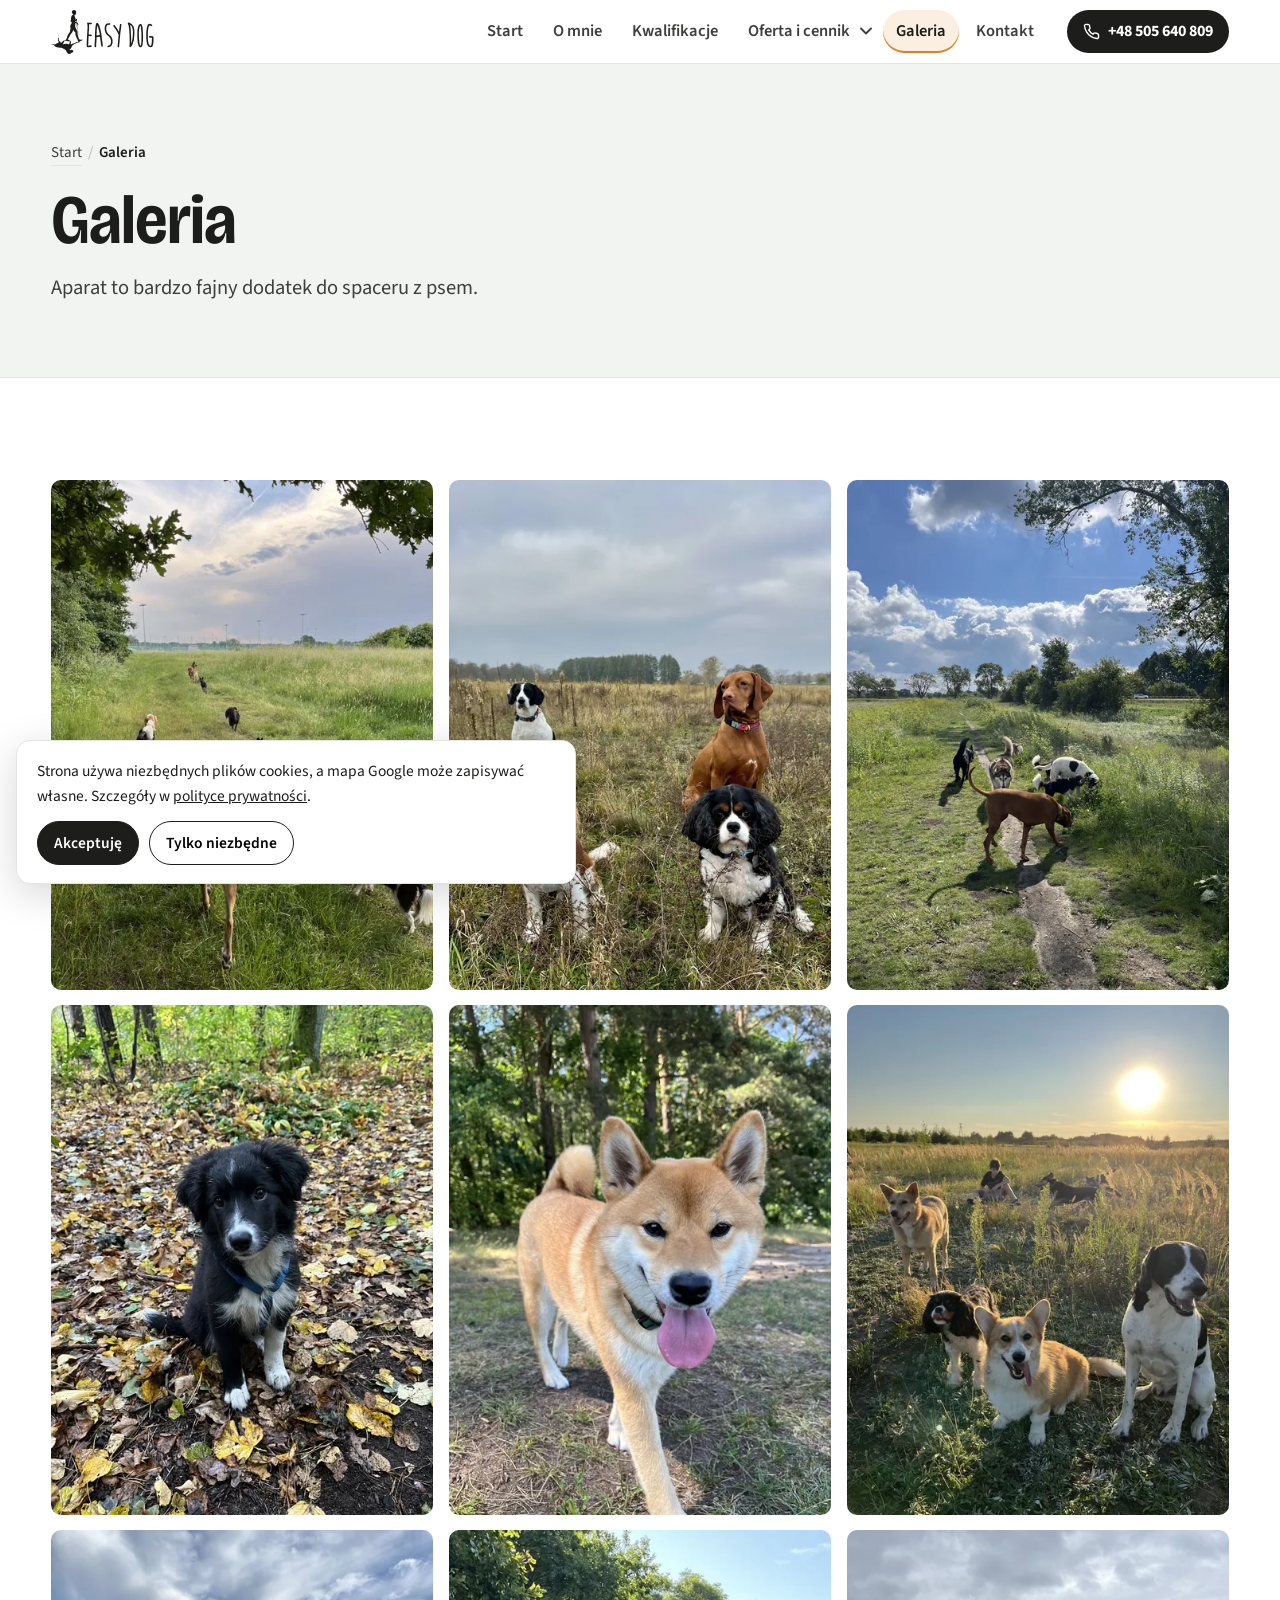
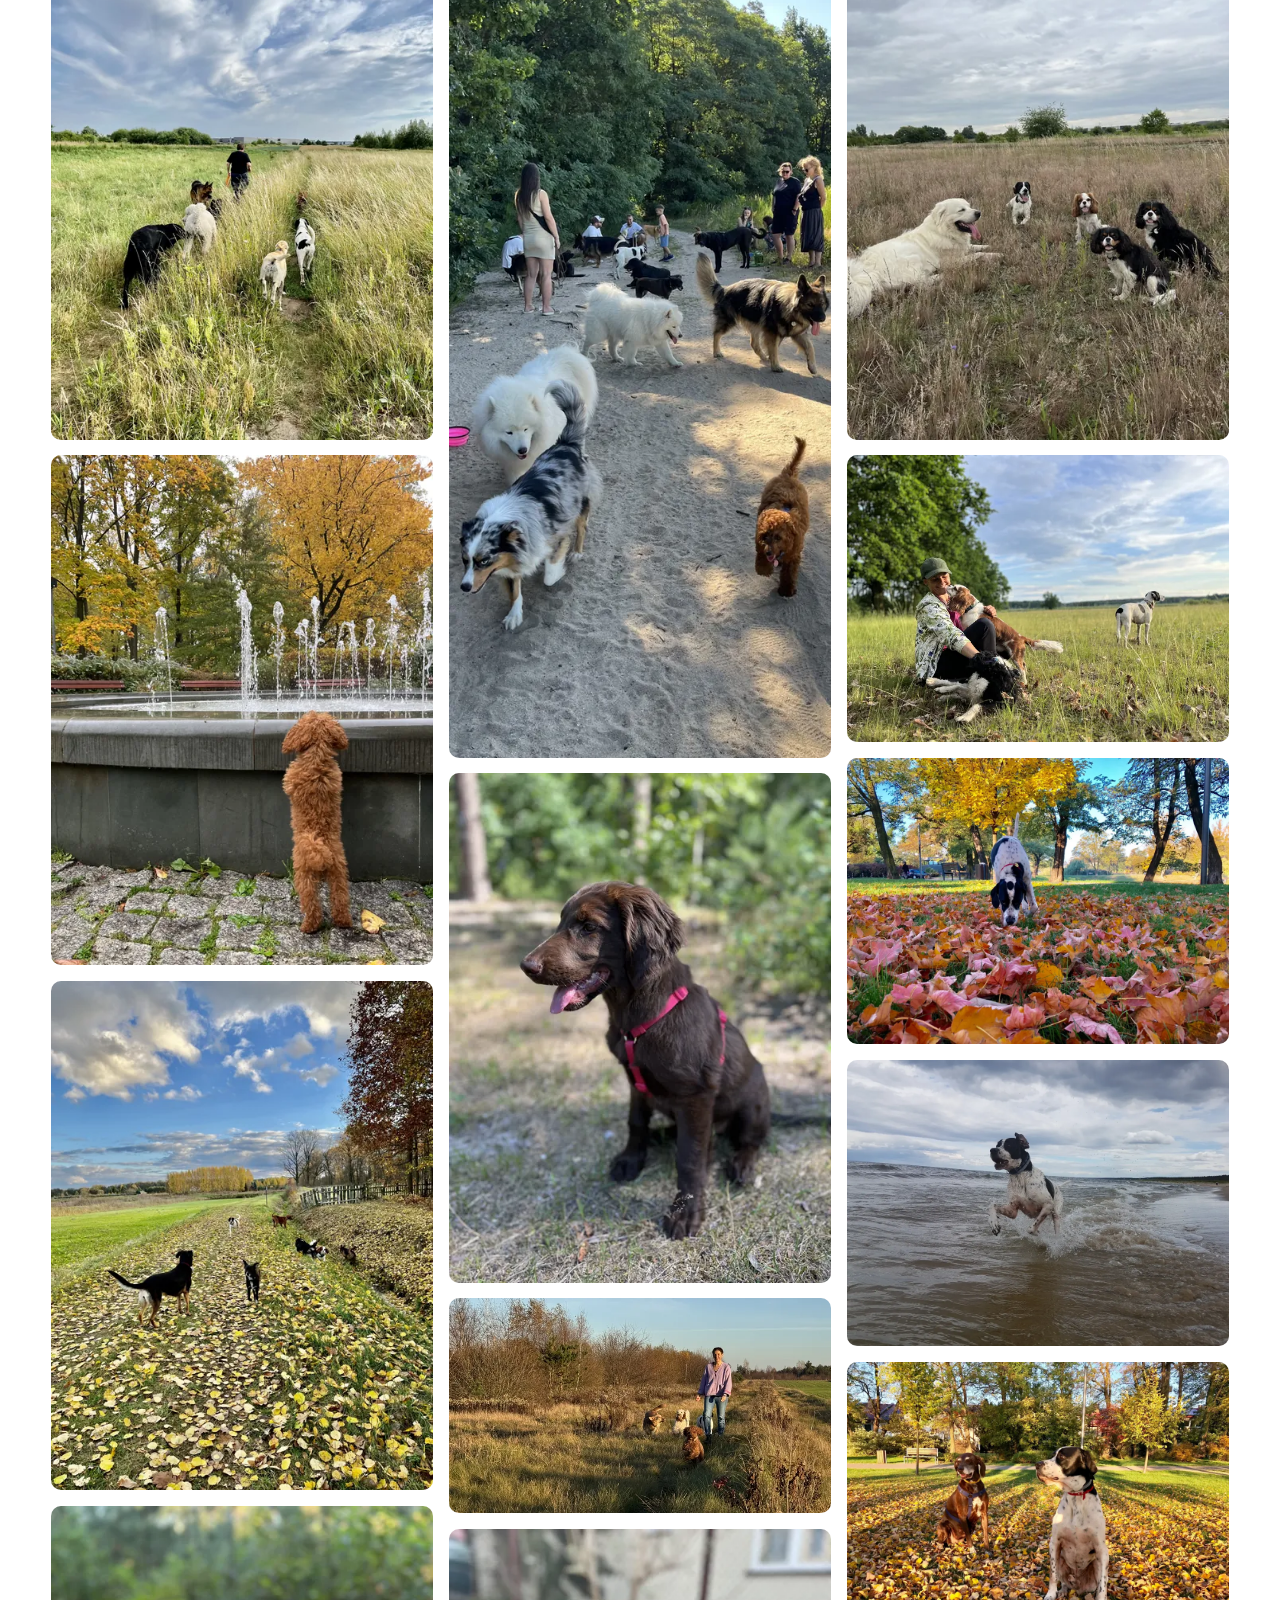
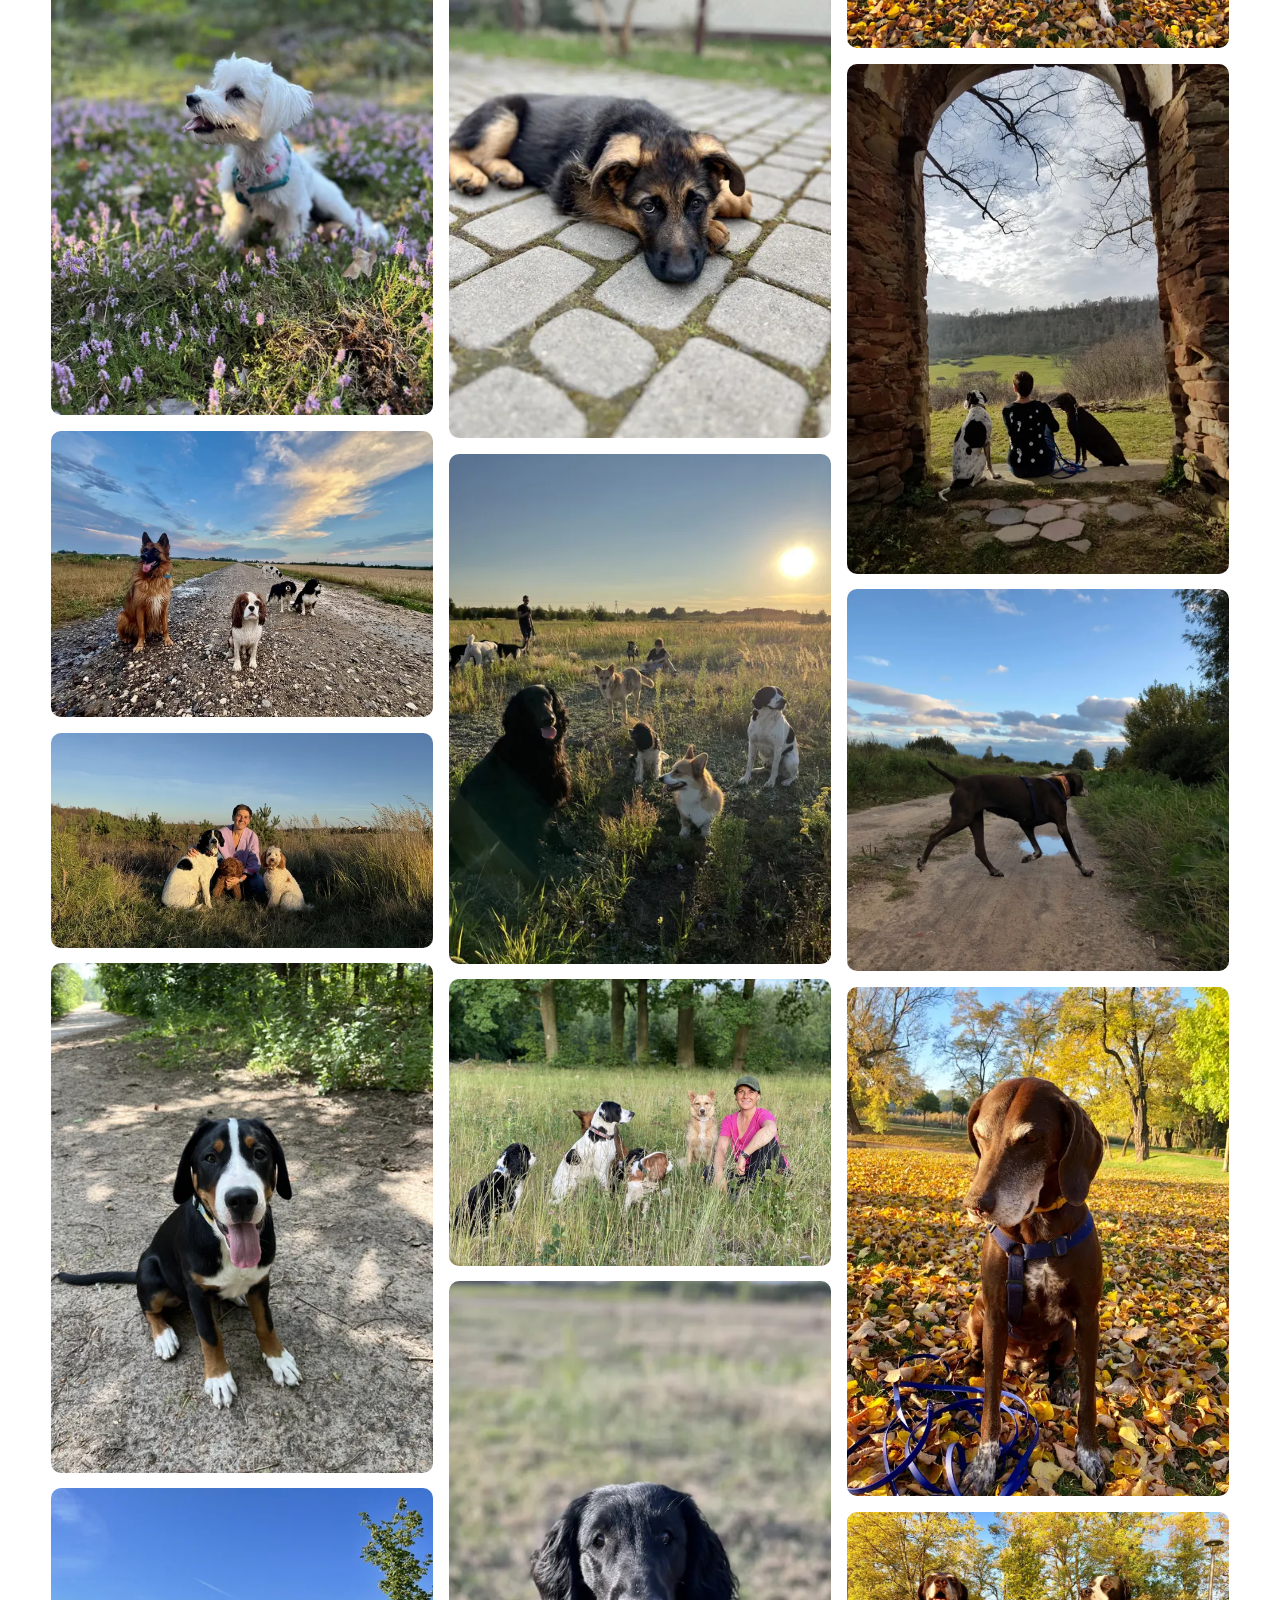
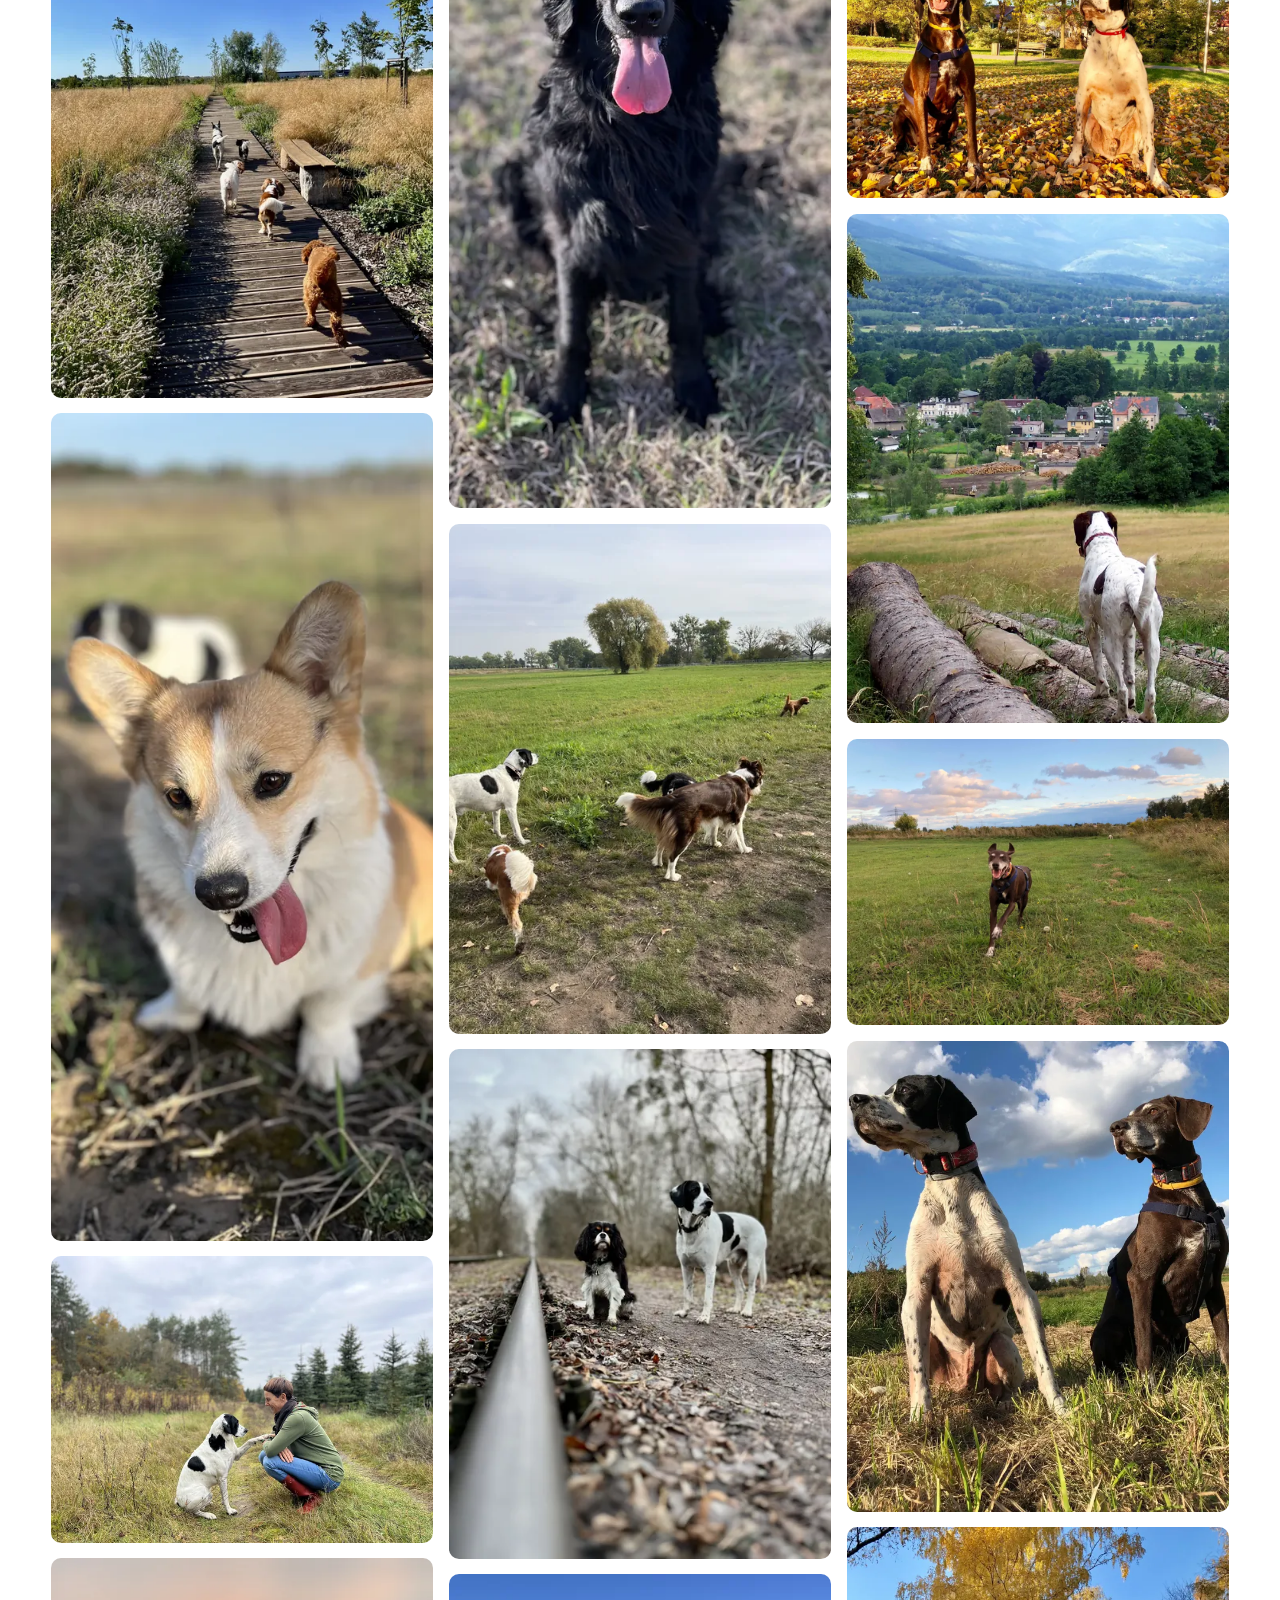
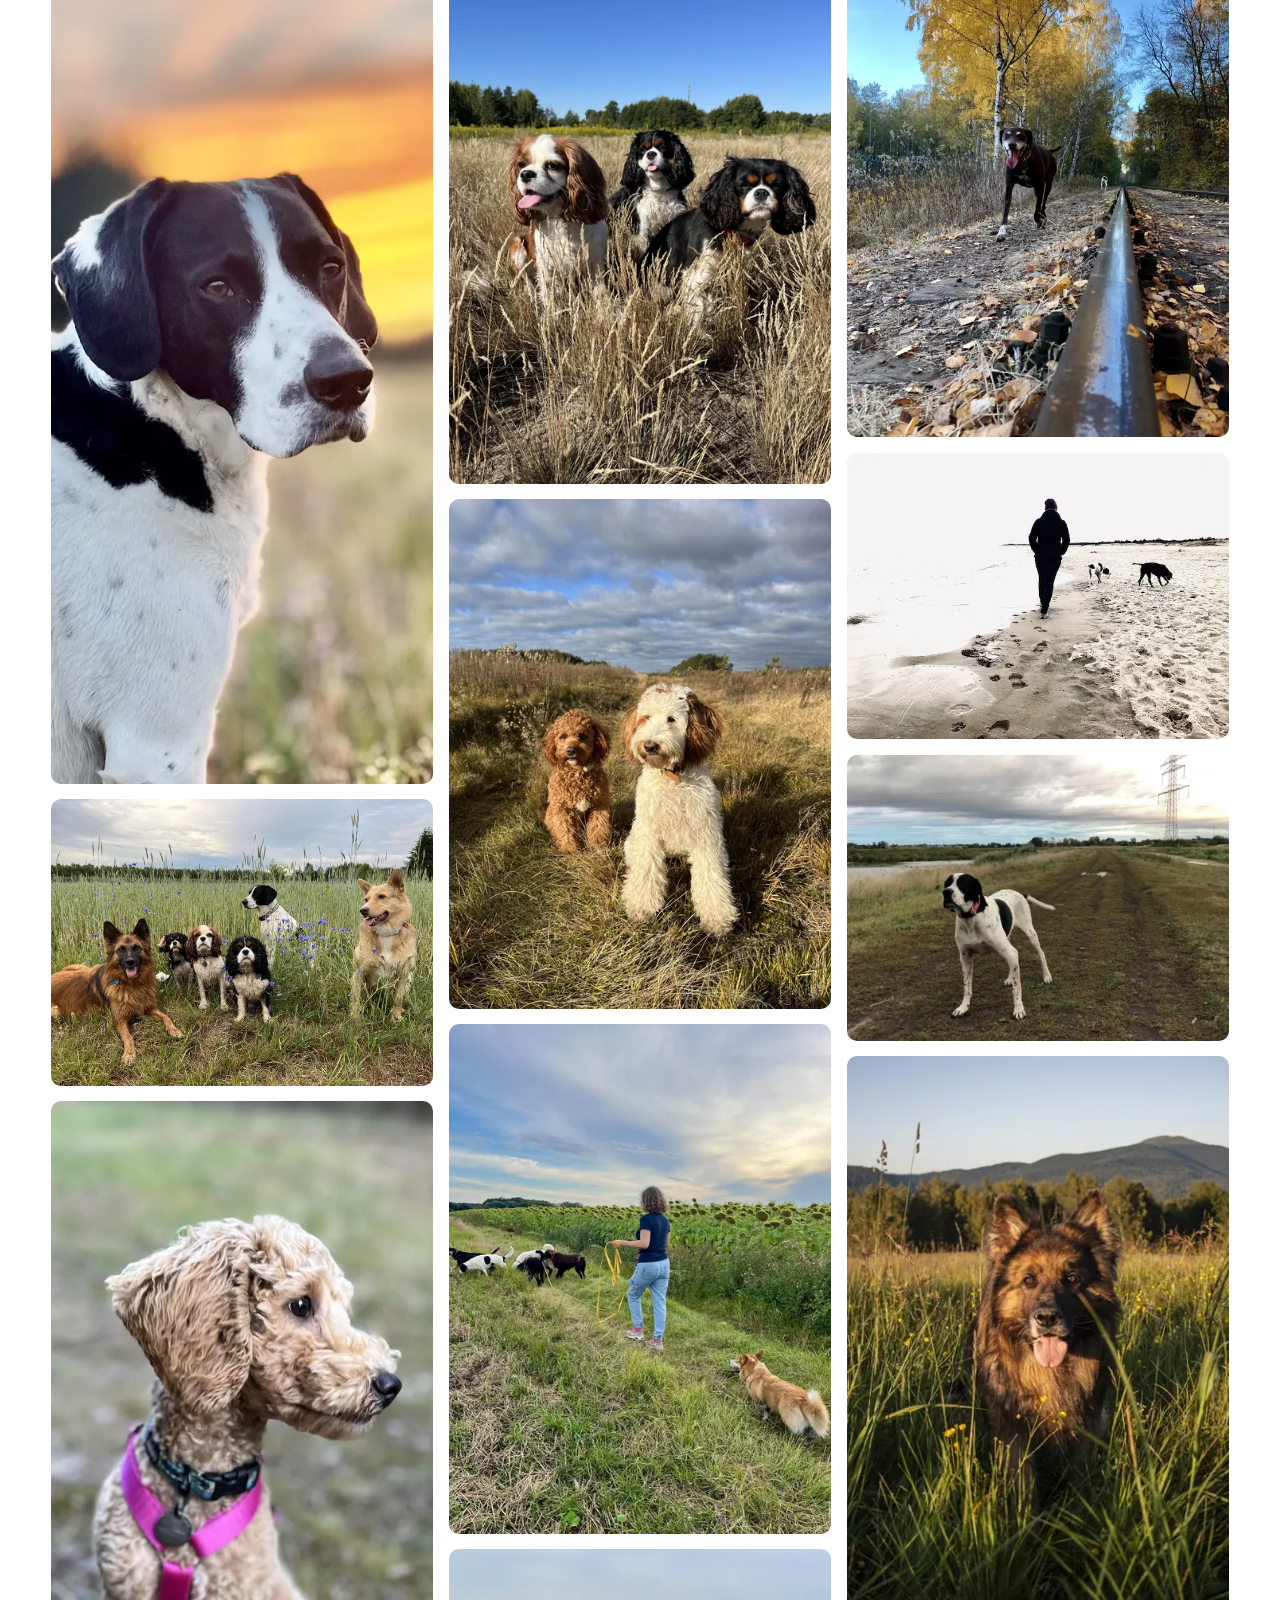
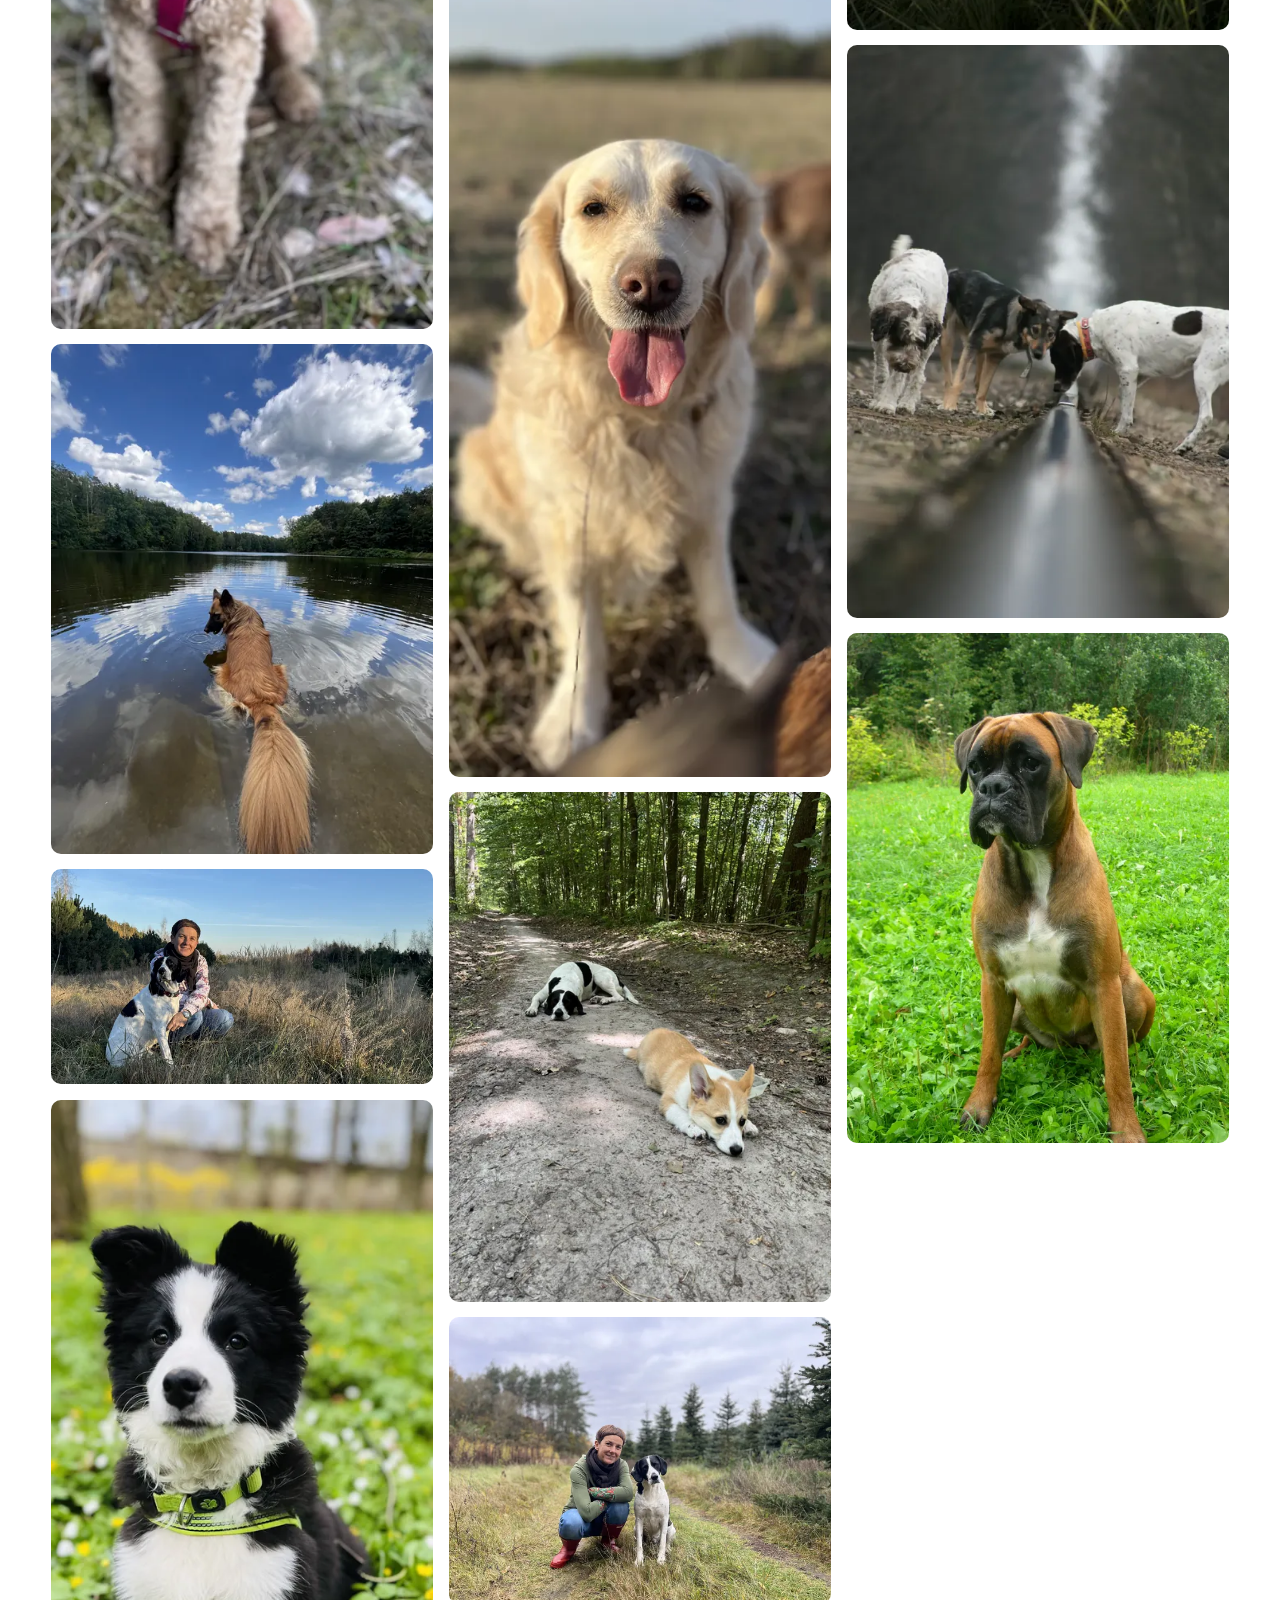
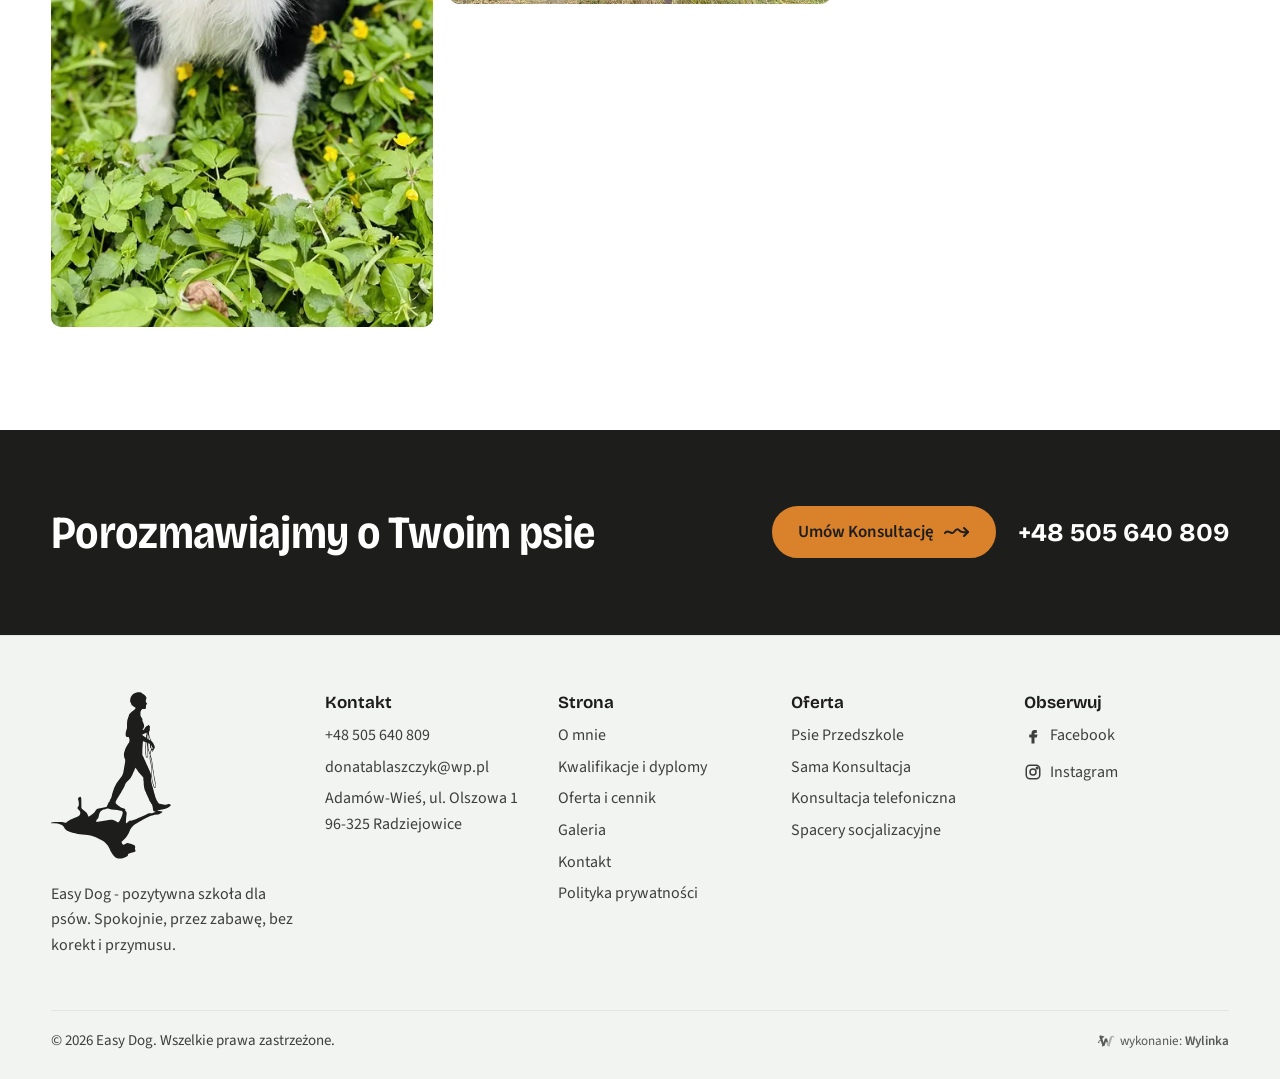
==== commit e9ee16ca: "Uwagi klientki 20.11: osobne uslugi bez listy pozostalych, hero w calosci (iPad), zdjecia Start/O mn" ====
--- a/galeria.html
+++ b/galeria.html
@@ -5,12 +5,12 @@
 <meta name="viewport" content="width=device-width,initial-scale=1">
 <meta name="robots" content="noindex,nofollow">
 <title>Galeria - zdjęcia z zajęć i spacerów | Easy Dog</title>
-<meta name="description" content="Zdjęcia z zajęć psiego przedszkola i spacerów socjalizacyjnych Easy Dog w okolicach Radziejowic, Żyrardowa i Nadarzyna.">
+<meta name="description" content="Zdjęcia z zajęć Psiego Przedszkola i spacerów socjalizacyjnych Easy Dog w okolicach Radziejowic, Żyrardowa i Nadarzyna.">
 <link rel="icon" href="img/znak.svg" type="image/svg+xml">
 <link rel="preconnect" href="https://fonts.googleapis.com">
 <link rel="preconnect" href="https://fonts.gstatic.com" crossorigin>
 <link href="https://fonts.googleapis.com/css2?family=Bricolage+Grotesque:opsz,wdth,wght@12..96,75..100,400..700&family=Source+Sans+3:wght@400;600;700&display=swap" rel="stylesheet">
-<link rel="stylesheet" href="style.css?v=2011d">
+<link rel="stylesheet" href="style.css?v=2011w">
 <style>
 .wylinka-badge{display:inline-flex;align-items:center;gap:.4em;color:inherit;text-decoration:none;font-size:.875em;line-height:1;opacity:.85}
 .wylinka-badge:hover,.wylinka-badge:focus-visible{opacity:1}
@@ -28,13 +28,13 @@
 <header class="top">
  <div class="wrap">
   <a class="logo" href="index.html" aria-label="Easy Dog - strona główna"><svg role="img" aria-label="Easy Dog" xmlns="http://www.w3.org/2000/svg" viewBox="0 0 1240 531"><g fill="currentColor" fill-rule="evenodd"><path d="M284.0 1.0 279.8 0.5 274.8 0.8 267.8 3.0 261.5 6.5 256.0 12.5 253.0 18.8 252.2 23.5 251.8 32.0 253.8 33.5 257.2 42.8 258.5 43.2 259.5 43.0 263.5 47.2 267.5 48.8 269.0 51.0 268.0 53.8 265.2 56.8 256.0 64.0 250.0 69.8 249.0 71.2 247.0 78.2 245.0 82.8 245.0 83.8 243.0 89.0 242.0 98.8 242.0 115.0 238.0 128.0 237.5 136.2 238.2 140.2 239.8 142.5 241.8 143.5 246.5 143.5 248.2 144.5 249.8 150.8 249.8 156.5 248.0 161.8 245.0 165.2 239.0 175.8 236.5 181.5 233.0 192.5 232.2 196.8 232.2 203.2 234.0 211.0 236.0 215.2 236.2 221.0 230.0 257.0 228.0 263.0 225.8 267.2 224.0 269.5 224.0 270.2 212.0 285.5 212.0 286.2 210.2 288.2 206.2 294.8 206.0 296.2 203.0 301.2 203.0 302.0 200.2 307.5 200.0 309.8 198.0 314.2 194.0 327.2 194.0 329.0 192.0 335.5 190.0 339.8 188.0 342.8 186.0 349.0 183.0 351.8 182.0 353.8 182.0 354.8 181.0 356.2 180.0 359.8 178.0 363.2 177.8 364.8 176.2 366.0 167.5 368.0 164.2 368.2 148.2 372.0 145.5 373.2 143.8 375.0 138.5 382.5 135.2 385.8 126.2 393.0 125.2 393.2 120.0 396.8 118.8 395.8 115.8 388.5 112.8 384.0 101.0 374.0 97.8 370.5 96.8 368.5 96.5 341.0 95.8 336.8 94.8 334.5 93.8 333.8 92.2 333.8 89.8 335.0 87.2 337.0 86.0 339.8 86.2 342.5 87.0 344.0 88.2 349.8 88.8 357.2 88.0 361.8 84.2 368.5 84.2 370.0 85.2 372.0 90.2 377.5 93.2 382.0 93.2 386.0 92.8 388.2 91.0 392.0 90.0 393.0 84.2 396.8 79.8 399.0 76.0 400.2 61.0 407.0 52.5 412.2 47.8 416.0 45.0 416.2 35.5 414.2 11.0 413.8 2.2 415.2 0.0 416.5 0.0 417.5 2.0 418.0 12.0 417.8 21.2 419.0 28.0 420.8 35.0 423.8 40.0 428.2 44.2 435.2 49.0 439.8 51.5 441.5 61.0 445.8 71.5 448.8 73.5 448.8 85.2 451.8 91.5 452.8 116.2 455.0 125.8 457.0 141.0 462.0 163.0 472.8 168.2 476.0 172.8 479.8 180.0 487.8 184.0 494.2 188.0 502.5 188.2 504.0 193.8 513.0 194.2 514.5 200.2 522.0 206.5 527.8 208.8 528.8 211.5 529.0 212.5 529.8 226.5 529.8 227.5 529.0 233.0 527.8 242.8 523.0 244.8 520.2 245.0 517.5 245.8 516.0 247.0 514.8 255.5 511.8 265.2 509.5 267.2 508.8 268.8 507.2 268.8 504.5 267.0 498.0 267.8 496.0 268.0 492.2 266.8 489.5 265.5 488.2 256.2 484.2 243.8 481.0 240.5 481.2 234.8 484.8 231.2 486.0 229.8 486.0 227.0 484.0 224.8 479.2 225.0 476.5 235.8 466.2 240.5 460.5 247.8 448.5 248.8 445.5 249.8 444.2 249.8 443.5 250.5 442.8 252.8 437.2 254.8 433.8 260.8 426.2 267.5 420.8 274.8 416.8 280.8 412.8 284.2 411.2 293.5 405.8 295.2 405.2 299.5 402.8 315.8 395.0 321.5 392.8 323.2 392.8 329.5 391.0 342.2 389.8 351.0 385.5 354.8 381.8 354.2 380.5 344.0 378.8 338.2 379.2 338.2 378.5 341.5 376.8 343.8 376.5 352.2 374.0 355.5 373.8 360.8 372.5 369.0 369.8 375.8 365.8 380.5 361.8 381.2 360.5 381.0 359.2 379.8 358.0 376.2 356.2 373.8 356.2 366.2 358.8 361.8 359.0 345.5 356.0 343.5 355.0 341.8 353.2 339.8 350.5 338.8 347.5 336.8 345.8 331.8 333.2 331.8 332.0 327.8 319.2 326.8 313.8 325.8 311.5 324.8 306.5 322.0 297.8 319.8 288.0 318.5 280.2 319.0 267.2 317.5 259.5 314.8 253.5 314.8 252.2 313.8 250.8 313.8 250.0 313.0 249.2 310.8 243.5 308.8 240.0 308.8 238.8 302.8 226.8 302.8 225.5 300.8 222.2 299.8 219.2 297.0 214.2 296.8 212.5 295.8 211.2 295.8 210.5 290.8 200.5 290.8 182.2 292.0 164.0 292.5 161.5 292.5 157.5 293.2 156.8 294.0 156.8 297.8 158.5 299.2 158.8 301.2 159.8 301.8 160.5 301.0 164.2 301.0 168.0 300.0 176.5 300.0 192.2 302.0 205.5 303.2 207.8 305.5 209.2 307.2 208.8 308.8 206.5 309.2 202.2 308.8 186.2 309.2 185.2 309.8 185.5 311.0 188.5 311.0 190.2 314.8 200.0 314.0 211.0 315.2 220.2 317.0 226.5 319.0 237.8 319.8 247.2 319.8 269.0 321.0 281.0 323.0 290.0 327.2 302.2 328.2 304.2 329.8 305.8 331.8 306.0 332.8 305.2 333.2 303.5 332.8 288.8 327.2 260.0 326.8 254.0 324.8 243.2 324.8 241.0 322.8 228.5 322.8 225.8 320.8 213.5 316.5 200.5 317.0 196.2 319.2 187.0 322.2 184.8 323.0 184.8 323.2 186.0 322.0 188.8 322.0 190.0 322.5 190.5 323.5 190.5 323.8 189.2 325.8 186.2 327.0 182.8 329.8 178.0 330.5 176.0 330.5 174.2 329.8 173.2 329.8 172.2 329.0 171.2 326.5 164.5 323.8 160.5 319.0 155.0 317.8 151.5 315.8 148.2 314.8 145.5 314.8 144.2 313.8 142.2 313.8 140.8 312.2 135.2 311.8 127.0 313.8 124.0 314.8 119.2 314.8 117.5 314.0 116.0 315.0 112.5 314.8 109.2 312.8 107.5 312.2 106.0 311.2 105.2 310.2 105.2 306.2 108.0 302.5 109.8 300.0 112.8 298.0 116.5 298.0 117.2 295.5 120.0 293.2 121.0 292.0 121.0 291.5 120.5 291.8 119.5 293.5 117.2 295.8 112.0 296.5 109.2 296.5 106.5 294.8 100.5 293.8 99.0 292.8 95.2 291.0 91.5 291.0 87.2 290.5 84.5 286.8 79.2 284.8 74.0 284.8 63.5 287.0 58.2 290.8 54.5 293.0 53.8 300.0 53.8 301.8 52.8 302.2 51.8 301.8 49.0 302.8 47.8 302.0 45.2 303.0 44.5 302.0 41.2 303.5 40.0 305.0 39.5 306.0 38.5 306.0 37.8 303.0 33.5 301.8 30.0 301.8 26.5 302.8 24.0 302.8 22.5 304.0 20.0 303.8 18.2 301.8 13.8 295.2 7.2 292.8 6.0 288.2 2.5ZM337.5 379.2 338.2 379.2ZM143.2 411.2 145.8 407.0 149.8 402.2 150.8 400.2 153.8 387.8 156.8 381.5 163.5 376.0 167.8 374.0 170.0 373.8 179.0 371.0 181.5 371.0 192.2 373.8 211.2 375.8 220.5 377.8 223.8 378.0 225.2 378.5 227.8 381.5 228.2 384.2 227.8 388.2 224.0 399.2 223.0 400.5 223.0 401.2 217.8 411.5 213.5 415.8 204.0 410.2 195.8 406.8 188.8 407.0 159.8 411.8 154.2 412.0 150.2 412.8 144.5 413.0 143.2 412.2ZM269.2 241.5 279.0 255.2 294.0 272.5 294.0 281.2 295.0 285.2 295.2 295.5 297.0 306.2 298.2 311.0 300.0 314.8 300.2 316.2 302.8 320.8 303.2 323.0 309.0 334.8 309.0 335.8 310.0 337.2 314.0 347.0 315.2 349.2 318.0 352.0 318.2 354.8 321.0 357.5 321.8 359.0 323.8 366.8 325.0 375.8 326.2 378.2 327.5 379.5 329.5 380.2 332.5 380.2 332.8 381.0 331.8 382.0 321.5 385.8 318.0 386.2 312.2 386.0 309.5 386.8 302.0 391.0 284.2 399.0 279.8 400.2 269.8 404.8 257.5 408.8 249.5 409.8 242.2 416.5 240.0 417.8 239.0 417.8 238.5 416.2 238.5 412.5 239.8 395.5 240.8 388.8 240.8 384.2 239.8 381.0 236.0 377.0 236.8 374.5 236.2 373.5 234.2 372.0 222.8 368.0 216.2 363.0 212.5 360.8 206.8 355.2 205.8 353.2 205.8 350.0 206.8 347.0 212.0 337.5 217.8 328.8 217.8 328.0 219.8 324.5 221.8 322.0 225.8 314.5 229.5 309.0 234.8 298.5 236.0 294.5 238.0 290.5 241.8 285.8 247.5 280.5 252.8 274.2 257.8 266.2 260.5 260.5 261.8 256.5 262.8 255.2 262.8 254.5 265.8 248.5 266.8 245.0 268.5 242.0ZM316.2 206.8 317.0 207.2 318.0 210.2 318.0 211.8 320.0 218.8 324.0 250.5 327.0 266.8 328.0 275.0 330.8 288.2 331.8 297.2 331.8 303.5 331.2 304.0 330.2 304.0 329.8 303.5 328.8 300.5 327.8 299.2 326.8 294.8 325.8 293.0 325.8 291.8 323.8 285.8 322.0 276.5 320.8 237.5 319.8 233.2 319.8 230.8 317.8 223.0 316.0 213.5 315.8 207.5ZM322.8 175.5 323.8 176.8 323.8 179.2 322.8 181.2 321.0 182.5 320.8 180.8 321.8 178.8 321.8 176.5ZM310.5 162.8 313.0 163.8 314.8 166.0 315.2 178.2 316.0 179.0 317.0 178.8 317.8 177.8 318.0 173.8 318.8 170.8 319.8 170.2 321.0 171.2 321.0 174.2 320.0 178.8 318.0 183.8 316.0 192.2 316.0 194.2 315.2 195.0 313.8 192.8 313.8 191.5 311.8 186.2 310.0 178.2 309.5 168.8 309.8 163.5ZM307.8 162.5 308.0 163.5 307.5 164.0 307.0 163.0ZM303.5 160.8 304.5 160.8 305.5 162.5 307.0 179.8 307.8 201.5 307.0 206.0 305.8 207.2 303.8 205.2 303.0 202.8 302.8 196.8 301.8 190.5 301.8 178.8 302.8 169.2 303.0 161.2ZM310.2 137.2 310.8 137.5 312.0 140.8 312.0 142.8 313.0 144.8 313.0 145.8 315.0 149.8 315.2 151.2 316.8 153.5 316.5 154.5 315.0 154.0 310.0 150.2 309.8 139.0ZM308.2 134.2 308.8 135.5 308.5 148.5 307.5 149.0 306.8 148.5 306.2 146.8 306.8 137.8 307.5 134.8ZM290.8 135.5 291.5 134.8 295.0 133.5 298.0 131.8 302.2 130.5 302.8 131.0 303.0 144.2 302.5 144.8 301.5 144.5 293.5 139.0 290.8 136.5ZM306.2 129.5 306.8 130.5 306.0 132.0 305.8 136.2 305.0 136.8 304.5 136.0 304.0 130.5 304.8 129.5Z"/><path transform="translate(391.3 -151.5) scale(2.15)" d="M44.5 142.0 32.5 142.2 24.0 140.8 22.0 142.2 21.0 144.8 23.0 155.5 23.2 168.5 19.0 237.0 18.2 257.0 18.2 274.8 19.0 276.5 21.2 278.8 24.8 279.8 42.8 278.0 45.2 276.8 46.8 274.5 46.8 272.5 44.8 270.0 42.2 269.0 28.0 270.5 26.8 270.0 29.0 217.2 29.8 216.8 36.8 216.8 40.5 217.5 43.5 217.5 45.0 216.8 46.8 215.0 47.2 213.5 46.5 211.0 44.2 209.0 40.2 208.2 30.8 207.5 29.8 206.5 30.2 192.8 31.8 174.5 31.8 156.0 31.2 151.5 32.2 150.8 44.2 150.5 46.5 149.5 47.5 147.8 47.5 144.8 46.2 143.0ZM76.0 143.2 73.8 144.0 72.0 146.0 71.0 148.0 69.0 156.5 67.0 170.5 64.8 204.5 64.8 232.2 62.0 274.0 63.2 277.2 64.8 278.8 66.8 279.5 68.0 279.5 69.8 278.8 72.0 276.0 71.5 269.2 73.8 236.2 73.8 223.8 74.8 222.8 79.2 221.8 92.5 220.2 93.0 221.0 94.0 230.0 96.8 246.8 97.0 252.2 101.0 274.5 102.0 276.0 103.0 276.8 105.2 276.8 107.0 275.8 108.8 273.5 108.2 262.8 104.0 235.2 102.8 221.5 100.8 207.2 97.8 190.8 96.8 187.5 96.5 184.0 92.8 169.5 90.8 163.8 89.8 158.8 86.5 151.2 84.0 147.5 80.5 144.0 78.5 143.2ZM78.8 158.0 79.8 159.0 80.0 161.0 81.0 162.8 82.0 167.2 82.8 168.5 84.0 174.0 84.8 175.5 85.0 178.5 87.0 185.0 90.8 201.0 91.0 205.2 92.0 209.8 91.5 210.8 90.0 211.2 74.2 213.2 73.8 212.8 75.0 180.5 77.0 163.8 77.8 161.5 77.8 158.8ZM147.2 144.5 143.5 144.5 134.8 146.0 129.8 148.2 127.2 150.0 124.2 153.5 122.0 157.5 120.2 164.8 119.2 172.5 119.5 180.2 121.0 189.2 122.0 192.8 125.2 200.2 128.0 205.0 134.5 211.8 142.2 218.2 148.8 225.8 152.0 231.5 154.8 241.2 154.8 251.2 153.0 259.5 151.0 264.0 146.8 268.0 143.0 269.8 137.2 271.2 134.8 273.5 134.5 275.5 135.0 277.2 136.8 279.0 138.5 279.8 143.5 278.8 148.5 276.8 154.0 273.8 157.8 270.2 161.8 261.0 163.2 255.0 163.8 249.5 163.5 240.0 162.8 236.0 160.5 229.5 156.5 221.2 151.8 215.2 141.5 206.0 134.0 198.0 131.0 191.5 128.8 183.5 128.0 178.0 128.0 171.8 128.8 166.5 130.8 159.8 132.0 157.8 134.0 155.8 135.8 154.8 139.8 153.8 146.0 153.8 148.5 152.8 150.8 150.0 150.8 147.8 148.5 145.0ZM210.0 148.5 207.8 148.5 206.2 149.2 205.0 151.0 200.2 186.8 200.2 191.2 199.8 192.0 199.2 192.0 197.8 190.0 197.5 189.0 194.0 183.8 193.8 182.5 188.0 174.0 186.8 171.2 176.5 156.8 174.2 155.0 171.2 154.5 170.0 155.0 168.0 157.0 167.5 159.0 168.0 161.5 175.0 170.0 176.2 172.5 180.0 177.2 186.0 187.2 187.0 188.2 188.2 191.2 194.0 200.8 194.0 201.8 198.0 209.2 194.0 248.0 193.8 256.5 192.0 273.0 192.0 276.2 194.5 279.2 195.8 279.8 197.2 279.8 199.0 279.0 199.8 278.2 200.5 276.0 203.8 237.5 205.8 221.2 206.0 214.0 207.2 207.5 207.0 204.2 211.5 171.2 212.0 162.8 213.2 153.8 213.2 151.8 212.8 150.5 211.2 149.0Z"/><path transform="translate(195.0 -151.5) scale(2.15)" d="M344.5 141.0 342.5 141.8 341.0 143.2 340.2 144.8 340.2 146.2 344.0 154.5 345.0 158.2 348.0 177.5 350.0 205.5 351.0 241.0 351.0 260.2 350.0 269.5 350.0 276.8 351.5 278.8 354.0 279.8 356.8 278.8 362.8 271.2 368.8 258.5 372.8 245.8 375.5 231.5 375.8 225.0 376.8 217.8 377.5 206.2 377.5 187.2 375.5 171.5 372.8 163.2 369.2 156.8 363.0 149.8 358.0 146.0 354.0 144.2 351.5 143.8 347.5 141.2ZM353.8 154.8 354.8 154.8 357.2 156.5 363.0 163.5 366.8 173.2 368.0 179.0 369.0 187.5 369.2 202.5 367.8 223.0 366.8 230.2 363.5 245.8 361.0 253.0 361.0 254.5 359.8 255.5 358.8 254.2 359.2 253.2 359.5 237.5 357.2 183.8 355.8 168.8 353.8 156.5 353.2 155.5ZM411.5 148.5 409.2 149.0 406.8 150.2 403.0 154.5 400.2 159.5 400.0 161.5 397.2 169.2 394.2 185.5 394.0 217.8 395.2 244.5 396.2 253.0 399.0 265.8 401.0 271.5 404.2 276.2 407.2 278.8 409.2 279.5 412.5 279.8 416.8 278.5 420.8 274.5 423.8 264.8 425.5 244.0 426.5 217.5 424.0 176.5 422.5 164.8 420.8 158.5 417.5 151.8 415.0 149.5ZM410.8 158.8 412.0 159.5 413.0 162.2 413.8 166.8 416.8 197.8 417.2 212.5 416.8 249.8 414.8 264.0 414.0 265.8 413.8 268.0 412.0 271.0 411.0 271.0 409.0 268.2 405.8 256.0 403.8 234.5 402.5 208.2 402.5 193.5 403.8 181.5 406.8 167.8 408.8 161.8 410.0 159.2ZM461.8 148.2 458.5 149.0 455.0 151.0 452.2 154.8 449.0 162.5 446.2 176.2 445.0 187.8 444.0 206.5 444.0 229.2 446.0 249.2 449.0 262.2 451.0 267.5 454.2 273.0 458.8 276.8 462.5 278.5 468.5 279.2 472.0 278.8 475.0 277.5 478.5 274.8 479.8 272.5 482.8 261.0 484.0 251.2 484.8 249.8 484.8 221.8 483.0 219.0 480.5 218.0 469.8 216.8 465.2 215.8 461.8 216.0 460.0 217.5 459.5 219.5 460.0 222.8 461.2 224.2 474.8 226.2 476.0 227.2 475.0 253.2 473.8 260.8 473.0 262.5 472.8 266.0 472.0 268.2 470.5 269.8 467.8 270.8 466.5 270.5 462.0 268.0 458.8 263.2 456.0 254.8 454.5 247.5 453.0 230.2 453.0 202.0 454.5 180.5 456.8 168.2 458.8 161.8 460.5 158.5 462.5 157.0 464.8 157.0 467.0 157.8 471.8 160.5 474.5 161.0 475.8 160.5 477.5 158.8 478.0 156.2 477.0 154.2 472.0 150.0 466.0 148.5Z"/></g></svg></a>
-  <nav class="nav" aria-label="Menu"><a href="index.html">Start</a><a href="o-mnie.html">O mnie</a><a href="kwalifikacje.html">Kwalifikacje</a><div class="sub"><a href="oferta.html">Oferta i cennik</a><button class="sub-t" type="button" aria-label="Pokaż usługi" aria-expanded="false"><svg viewBox="0 0 12 8" aria-hidden="true"><path d="M1 1.5 6 6.5 11 1.5" fill="none" stroke="currentColor" stroke-width="1.8" stroke-linecap="round" stroke-linejoin="round"/></svg></button><div class="sub-m"><a href="psie-przedszkole.html">Psie przedszkole</a><a href="konsultacja.html">Sama konsultacja</a><a href="konsultacja-telefoniczna.html">Konsultacja telefoniczna</a><a href="spacery-socjalizacyjne.html">Spacery socjalizacyjne</a></div></div><a href="galeria.html" aria-current="page">Galeria</a><a href="kontakt.html">Kontakt</a><a class="mtel" href="tel:+48505640809">+48 505 640 809</a></nav>
+  <nav class="nav" aria-label="Menu"><a href="index.html">Start</a><a href="o-mnie.html">O mnie</a><a href="kwalifikacje.html">Kwalifikacje</a><div class="sub"><a href="oferta.html">Oferta i cennik</a><button class="sub-t" type="button" aria-label="Pokaż usługi" aria-expanded="false"><svg viewBox="0 0 12 8" aria-hidden="true"><path d="M1 1.5 6 6.5 11 1.5" fill="none" stroke="currentColor" stroke-width="1.8" stroke-linecap="round" stroke-linejoin="round"/></svg></button><div class="sub-m"><a href="psie-przedszkole.html">Psie Przedszkole</a><a href="konsultacja.html">Sama Konsultacja</a><a href="konsultacja-telefoniczna.html">Konsultacja telefoniczna</a><a href="spacery-socjalizacyjne.html">Spacery socjalizacyjne</a></div></div><a href="galeria.html" aria-current="page">Galeria</a><a href="kontakt.html">Kontakt</a><a class="mtel" href="tel:+48505640809">+48 505 640 809</a></nav>
   <a class="tel-top" href="tel:+48505640809"><svg viewBox="0 0 24 24" fill="none" stroke="currentColor" stroke-width="2" stroke-linecap="round" stroke-linejoin="round" aria-hidden="true"><path d="M22 16.9v3a2 2 0 0 1-2.2 2 19.8 19.8 0 0 1-8.6-3.1 19.5 19.5 0 0 1-6-6A19.8 19.8 0 0 1 2.1 4.2 2 2 0 0 1 4.1 2h3a2 2 0 0 1 2 1.7c.1.9.4 1.8.7 2.7a2 2 0 0 1-.5 2.1L8 9.8a16 16 0 0 0 6 6l1.3-1.3a2 2 0 0 1 2.1-.4c.9.3 1.8.6 2.7.7a2 2 0 0 1 1.7 2z"/></svg>+48 505 640 809</a>
   <button class="burger" aria-label="Otwórz menu" aria-expanded="false"><span></span><span></span><span></span></button>
  </div>
 </header>
 <main>
-<section class="ph"><div class="wrap"><nav class="okruszki" aria-label="Jesteś tutaj"><a href="index.html">Start</a> <i aria-hidden="true">/</i> <span aria-current="page">Galeria</span></nav><h1>Galeria</h1><p class="lead">Aparat to bardzo fajny dodatek do spaceru z psem.</p></div></section><section class="sec"><div class="wrap"><div class="gal-siatka"><figure><img src="img/n/ed-cz5_01-1000.webp" srcset="img/n/ed-cz5_01-640.webp 480w, img/n/ed-cz5_01-1000.webp 750w" sizes="(max-width: 600px) 92vw, (max-width: 1200px) 46vw, 30vw" data-full="img/n/ed-cz5_01-1600.webp" alt="Psy idą łąkową ścieżką" width="750" height="1000" loading="lazy" decoding="async"></figure><figure><img src="img/n/ed-cz5_02-1000.webp" srcset="img/n/ed-cz5_02-640.webp 480w, img/n/ed-cz5_02-1000.webp 750w" sizes="(max-width: 600px) 92vw, (max-width: 1200px) 46vw, 30vw" data-full="img/n/ed-cz5_02-1600.webp" alt="Szczeniak border collie na jesiennych liściach" width="750" height="1000" loading="lazy" decoding="async"></figure><figure><img src="img/n/ed-cz5_03-1000.webp" srcset="img/n/ed-cz5_03-640.webp 480w, img/n/ed-cz5_03-1000.webp 750w" sizes="(max-width: 600px) 92vw, (max-width: 1200px) 46vw, 30vw" data-full="img/n/ed-cz5_03-1600.webp" alt="Spacer z psami wśród wysokich traw" width="750" height="1000" loading="lazy" decoding="async"></figure><figure><img src="img/n/ed-cz5_04-1000.webp" srcset="img/n/ed-cz5_04-640.webp 480w, img/n/ed-cz5_04-1000.webp 750w" sizes="(max-width: 600px) 92vw, (max-width: 1200px) 46vw, 30vw" data-full="img/n/ed-cz5_04-1600.webp" alt="Rudy pudel przy fontannie w parku" width="750" height="1000" loading="lazy" decoding="async"></figure><figure><img src="img/n/ed-cz5_05-1000.webp" srcset="img/n/ed-cz5_05-640.webp 480w, img/n/ed-cz5_05-1000.webp 750w" sizes="(max-width: 600px) 92vw, (max-width: 1200px) 46vw, 30vw" data-full="img/n/ed-cz5_05-1600.webp" alt="Psy na jesiennej łące pod drzewami" width="750" height="1000" loading="lazy" decoding="async"></figure><figure><img src="img/n/ed-cz5_06-1000.webp" srcset="img/n/ed-cz5_06-640.webp 480w, img/n/ed-cz5_06-1000.webp 750w" sizes="(max-width: 600px) 92vw, (max-width: 1200px) 46vw, 30vw" data-full="img/n/ed-cz5_06-1600.webp" alt="Biały maltańczyk wśród wrzosów" width="750" height="1000" loading="lazy" decoding="async"></figure><figure><img src="img/n/ed-cz5_07-1000.webp" srcset="img/n/ed-cz5_07-640.webp 640w, img/n/ed-cz5_07-1000.webp 1000w" sizes="(max-width: 600px) 92vw, (max-width: 1200px) 46vw, 30vw" data-full="img/n/ed-cz5_07-1600.webp" alt="Owczarek niemiecki i cavalier na szutrowej drodze" width="1000" height="750" loading="lazy" decoding="async"></figure><figure><img src="img/n/ed-cz1_04-1000.webp" srcset="img/n/ed-cz1_04-640.webp 640w, img/n/ed-cz1_04-1000.webp 1000w" sizes="(max-width: 600px) 92vw, (max-width: 1200px) 46vw, 30vw" data-full="img/n/ed-cz1_04-1600.webp" alt="Donata z trzema psami na łące" width="1000" height="562" loading="lazy" decoding="async"></figure><figure><img src="img/n/ed-cz3_02-1000.webp" srcset="img/n/ed-cz3_02-640.webp 480w, img/n/ed-cz3_02-1000.webp 750w" sizes="(max-width: 600px) 92vw, (max-width: 1200px) 46vw, 30vw" data-full="img/n/ed-cz3_02-1600.webp" alt="Szczeniak berneńczyka na leśnej drodze" width="750" height="1000" loading="lazy" decoding="async"></figure><figure><img src="img/n/ed-cz2_03-1000.webp" srcset="img/n/ed-cz2_03-640.webp 480w, img/n/ed-cz2_03-1000.webp 750w" sizes="(max-width: 600px) 92vw, (max-width: 1200px) 46vw, 30vw" data-full="img/n/ed-cz2_03-1600.webp" alt="Psy na drewnianej kładce wśród traw" width="750" height="1000" loading="lazy" decoding="async"></figure><figure><img src="img/n/ed-cz3_07-1000.webp" srcset="img/n/ed-cz3_07-640.webp 296w, img/n/ed-cz3_07-1000.webp 462w" sizes="(max-width: 600px) 92vw, (max-width: 1200px) 46vw, 30vw" data-full="img/n/ed-cz3_07-1600.webp" alt="Uśmiechnięty corgi" width="462" height="1000" loading="lazy" decoding="async"></figure><figure><img src="img/n/ed-cz1_02-1000.webp" srcset="img/n/ed-cz1_02-640.webp 640w, img/n/ed-cz1_02-1000.webp 1000w" sizes="(max-width: 600px) 92vw, (max-width: 1200px) 46vw, 30vw" data-full="img/n/ed-cz1_02-1600.webp" alt="Donata przybija łapę z biało-czarnym psem na polnej drodze" width="1000" height="750" loading="lazy" decoding="async"></figure><figure><img src="img/n/ed-cz2_07-1000.webp" srcset="img/n/ed-cz2_07-640.webp 296w, img/n/ed-cz2_07-1000.webp 463w" sizes="(max-width: 600px) 92vw, (max-width: 1200px) 46vw, 30vw" data-full="img/n/ed-cz2_07-1600.webp" alt="Portret wyżła o zachodzie słońca" width="463" height="1000" loading="lazy" decoding="async"></figure><figure><img src="img/n/ed-cz4_04-1000.webp" srcset="img/n/ed-cz4_04-640.webp 640w, img/n/ed-cz4_04-1000.webp 1000w" sizes="(max-width: 600px) 92vw, (max-width: 1200px) 46vw, 30vw" data-full="img/n/ed-cz4_04-1600.webp" alt="Pięć psów odpoczywa na łące" width="1000" height="750" loading="lazy" decoding="async"></figure><figure><img src="img/n/ed-cz3_01-1000.webp" srcset="img/n/ed-cz3_01-640.webp 296w, img/n/ed-cz3_01-1000.webp 462w" sizes="(max-width: 600px) 92vw, (max-width: 1200px) 46vw, 30vw" data-full="img/n/ed-cz3_01-1600.webp" alt="Kremowy pudel w różowych szelkach" width="462" height="1000" loading="lazy" decoding="async"></figure><figure><img src="img/n/ed-cz4_01-1000.webp" srcset="img/n/ed-cz4_01-640.webp 480w, img/n/ed-cz4_01-1000.webp 750w" sizes="(max-width: 600px) 92vw, (max-width: 1200px) 46vw, 30vw" data-full="img/n/ed-cz4_01-1600.webp" alt="Pies brodzi w jeziorze" width="750" height="1000" loading="lazy" decoding="async"></figure><figure><img src="img/n/ed-cz1_01-1000.webp" srcset="img/n/ed-cz1_01-640.webp 640w, img/n/ed-cz1_01-1000.webp 1000w" sizes="(max-width: 600px) 92vw, (max-width: 1200px) 46vw, 30vw" data-full="img/n/ed-cz1_01-1600.webp" alt="Donata kuca na łące z biało-czarnym psem" width="1000" height="562" loading="lazy" decoding="async"></figure><figure><img src="img/n/ed-cz3_03-1000.webp" srcset="img/n/ed-cz3_03-640.webp 296w, img/n/ed-cz3_03-1000.webp 462w" sizes="(max-width: 600px) 92vw, (max-width: 1200px) 46vw, 30vw" data-full="img/n/ed-cz3_03-1600.webp" alt="Border collie na zielonej trawie" width="462" height="1000" loading="lazy" decoding="async"></figure><figure><img src="img/n/ed-cz2_05-1000.webp" srcset="img/n/ed-cz2_05-640.webp 480w, img/n/ed-cz2_05-1000.webp 750w" sizes="(max-width: 600px) 92vw, (max-width: 1200px) 46vw, 30vw" data-full="img/n/ed-cz2_05-1600.webp" alt="Cztery psy pozują na łące" width="750" height="1000" loading="lazy" decoding="async"></figure><figure><img src="img/n/ed-cz4_05-1000.webp" srcset="img/n/ed-cz4_05-640.webp 480w, img/n/ed-cz4_05-1000.webp 750w" sizes="(max-width: 600px) 92vw, (max-width: 1200px) 46vw, 30vw" data-full="img/n/ed-cz4_05-1600.webp" alt="Shiba inu na leśnej drodze" width="750" height="1000" loading="lazy" decoding="async"></figure><figure><img src="img/n/ed-cz2_01-1000.webp" srcset="img/n/ed-cz2_01-640.webp 296w, img/n/ed-cz2_01-1000.webp 462w" sizes="(max-width: 600px) 92vw, (max-width: 1200px) 46vw, 30vw" data-full="img/n/ed-cz2_01-1600.webp" alt="Grupa psów i opiekunów na leśnej drodze" width="462" height="1000" loading="lazy" decoding="async"></figure><figure><img src="img/n/ed-cz4_03-1000.webp" srcset="img/n/ed-cz4_03-640.webp 480w, img/n/ed-cz4_03-1000.webp 750w" sizes="(max-width: 600px) 92vw, (max-width: 1200px) 46vw, 30vw" data-full="img/n/ed-cz4_03-1600.webp" alt="Brązowy spaniel w czerwonych szelkach" width="750" height="1000" loading="lazy" decoding="async"></figure><figure><img src="img/n/ed-cz1_06-1000.webp" srcset="img/n/ed-cz1_06-640.webp 640w, img/n/ed-cz1_06-1000.webp 1000w" sizes="(max-width: 600px) 92vw, (max-width: 1200px) 46vw, 30vw" data-full="img/n/ed-cz1_06-1600.webp" alt="Donata na spacerze z psami wśród jesiennych traw" width="1000" height="562" loading="lazy" decoding="async"></figure><figure><img src="img/n/ed-cz3_08-1000.webp" srcset="img/n/ed-cz3_08-640.webp 480w, img/n/ed-cz3_08-1000.webp 750w" sizes="(max-width: 600px) 92vw, (max-width: 1200px) 46vw, 30vw" data-full="img/n/ed-cz3_08-1600.webp" alt="Szczeniak owczarka leży na kostce" width="750" height="1000" loading="lazy" decoding="async"></figure><figure><img src="img/n/ed-cz2_08-1000.webp" srcset="img/n/ed-cz2_08-640.webp 480w, img/n/ed-cz2_08-1000.webp 750w" sizes="(max-width: 600px) 92vw, (max-width: 1200px) 46vw, 30vw" data-full="img/n/ed-cz2_08-1600.webp" alt="Grupa psów na łące o zachodzie słońca" width="750" height="1000" loading="lazy" decoding="async"></figure><figure><img src="img/n/ed-cz4_02-1000.webp" srcset="img/n/ed-cz4_02-640.webp 640w, img/n/ed-cz4_02-1000.webp 1000w" sizes="(max-width: 600px) 92vw, (max-width: 1200px) 46vw, 30vw" data-full="img/n/ed-cz4_02-1600.webp" alt="Donata z czterema psami w wysokiej trawie" width="1000" height="750" loading="lazy" decoding="async"></figure><figure><img src="img/n/ed-cz3_04-1000.webp" srcset="img/n/ed-cz3_04-640.webp 296w, img/n/ed-cz3_04-1000.webp 462w" sizes="(max-width: 600px) 92vw, (max-width: 1200px) 46vw, 30vw" data-full="img/n/ed-cz3_04-1600.webp" alt="Czarny spaniel siedzi na trawie" width="462" height="1000" loading="lazy" decoding="async"></figure><figure><img src="img/n/ed-cz2_02-1000.webp" srcset="img/n/ed-cz2_02-640.webp 480w, img/n/ed-cz2_02-1000.webp 750w" sizes="(max-width: 600px) 92vw, (max-width: 1200px) 46vw, 30vw" data-full="img/n/ed-cz2_02-1600.webp" alt="Psy bawią się na zielonej łące" width="750" height="1000" loading="lazy" decoding="async"></figure><figure><img src="img/n/ed-cz3_06-1000.webp" srcset="img/n/ed-cz3_06-640.webp 480w, img/n/ed-cz3_06-1000.webp 750w" sizes="(max-width: 600px) 92vw, (max-width: 1200px) 46vw, 30vw" data-full="img/n/ed-cz3_06-1600.webp" alt="Dwa psy przy torach w jesiennym lesie" width="750" height="1000" loading="lazy" decoding="async"></figure><figure><img src="img/n/ed-cz4_08-1000.webp" srcset="img/n/ed-cz4_08-640.webp 480w, img/n/ed-cz4_08-1000.webp 750w" sizes="(max-width: 600px) 92vw, (max-width: 1200px) 46vw, 30vw" data-full="img/n/ed-cz4_08-1600.webp" alt="Trzy cavaliery w suchej trawie" width="750" height="1000" loading="lazy" decoding="async"></figure><figure><img src="img/n/ed-cz1_03-1000.webp" srcset="img/n/ed-cz1_03-640.webp 480w, img/n/ed-cz1_03-1000.webp 750w" sizes="(max-width: 600px) 92vw, (max-width: 1200px) 46vw, 30vw" data-full="img/n/ed-cz1_03-1600.webp" alt="Dwa pudle, rudy i kremowy, siedzą w trawie" width="750" height="1000" loading="lazy" decoding="async"></figure><figure><img src="img/n/ed-cz2_04-1000.webp" srcset="img/n/ed-cz2_04-640.webp 480w, img/n/ed-cz2_04-1000.webp 750w" sizes="(max-width: 600px) 92vw, (max-width: 1200px) 46vw, 30vw" data-full="img/n/ed-cz2_04-1600.webp" alt="Spacer socjalizacyjny wzdłuż pola" width="750" height="1000" loading="lazy" decoding="async"></figure><figure><img src="img/n/ed-cz3_05-1000.webp" srcset="img/n/ed-cz3_05-640.webp 296w, img/n/ed-cz3_05-1000.webp 462w" sizes="(max-width: 600px) 92vw, (max-width: 1200px) 46vw, 30vw" data-full="img/n/ed-cz3_05-1600.webp" alt="Golden retriever na polu" width="462" height="1000" loading="lazy" decoding="async"></figure><figure><img src="img/n/ed-cz4_06-1000.webp" srcset="img/n/ed-cz4_06-640.webp 480w, img/n/ed-cz4_06-1000.webp 750w" sizes="(max-width: 600px) 92vw, (max-width: 1200px) 46vw, 30vw" data-full="img/n/ed-cz4_06-1600.webp" alt="Dwa psy odpoczywają na leśnej drodze" width="750" height="1000" loading="lazy" decoding="async"></figure><figure><img src="img/n/ed-cz1_05-1000.webp" srcset="img/n/ed-cz1_05-640.webp 640w, img/n/ed-cz1_05-1000.webp 1000w" sizes="(max-width: 600px) 92vw, (max-width: 1200px) 46vw, 30vw" data-full="img/n/ed-cz1_05-1600.webp" alt="Donata z biało-czarnym psem przy polnej drodze" width="1000" height="750" loading="lazy" decoding="async"></figure><figure><img src="img/n/ed-cz3_09-1000.webp" srcset="img/n/ed-cz3_09-640.webp 480w, img/n/ed-cz3_09-1000.webp 750w" sizes="(max-width: 600px) 92vw, (max-width: 1200px) 46vw, 30vw" data-full="img/n/ed-cz3_09-1600.webp" alt="Psy na zielonej ścieżce nad rzeką" width="750" height="1000" loading="lazy" decoding="async"></figure><figure><img src="img/n/ed-cz2_06-1000.webp" srcset="img/n/ed-cz2_06-640.webp 480w, img/n/ed-cz2_06-1000.webp 750w" sizes="(max-width: 600px) 92vw, (max-width: 1200px) 46vw, 30vw" data-full="img/n/ed-cz2_06-1600.webp" alt="Psy na łące w słońcu" width="750" height="1000" loading="lazy" decoding="async"></figure><figure><img src="img/n/ed-cz4_09-1000.webp" srcset="img/n/ed-cz4_09-640.webp 480w, img/n/ed-cz4_09-1000.webp 750w" sizes="(max-width: 600px) 92vw, (max-width: 1200px) 46vw, 30vw" data-full="img/n/ed-cz4_09-1600.webp" alt="Psy na rozległej łące" width="750" height="1000" loading="lazy" decoding="async"></figure><figure><img src="img/n/ed-cz4_07-1000.webp" srcset="img/n/ed-cz4_07-640.webp 640w, img/n/ed-cz4_07-1000.webp 1000w" sizes="(max-width: 600px) 92vw, (max-width: 1200px) 46vw, 30vw" data-full="img/n/ed-cz4_07-1600.webp" alt="Donata z psami na łące" width="1000" height="750" loading="lazy" decoding="async"></figure><figure><img src="img/g01.webp" data-full="img/g01.webp" alt="Pies w jesiennych liściach" width="1000" height="750" loading="lazy" decoding="async"></figure><figure><img src="img/g02.webp" data-full="img/g02.webp" alt="Pies biegnący przez fale" width="1000" height="750" loading="lazy" decoding="async"></figure><figure><img src="img/g05.webp" data-full="img/g05.webp" alt="Dwa psy na jesiennych liściach" width="1000" height="750" loading="lazy" decoding="async"></figure><figure><img src="img/g03.webp" data-full="img/g03.webp" alt="Spacer z psami pod starym łukiem" width="600" height="800" loading="lazy" decoding="async"></figure><figure><img src="img/g06.webp" data-full="img/g06.webp" alt="Pies na polnej drodze" width="900" height="900" loading="lazy" decoding="async"></figure><figure><img src="img/g04.webp" data-full="img/g04.webp" alt="Wyżeł w jesiennym parku" width="600" height="800" loading="lazy" decoding="async"></figure><figure><img src="img/g12.webp" data-full="img/g12.webp" alt="Dwa psy w parku" width="1000" height="750" loading="lazy" decoding="async"></figure><figure><img src="img/g08.webp" data-full="img/g08.webp" alt="Pies na łące z widokiem na góry" width="600" height="800" loading="lazy" decoding="async"></figure><figure><img src="img/g14.webp" data-full="img/g14.webp" alt="Pies na łące o zachodzie" width="1000" height="750" loading="lazy" decoding="async"></figure><figure><img src="img/g11.webp" data-full="img/g11.webp" alt="Dwa psy na tle nieba" width="649" height="800" loading="lazy" decoding="async"></figure><figure><img src="img/g13.webp" data-full="img/g13.webp" alt="Pies na torach w lesie" width="600" height="800" loading="lazy" decoding="async"></figure><figure><img src="img/g09.webp" data-full="img/g09.webp" alt="Zimowy spacer brzegiem morza" width="640" height="480" loading="lazy" decoding="async"></figure><figure><img src="img/g16.webp" data-full="img/g16.webp" alt="Pies na łące" width="1000" height="749" loading="lazy" decoding="async"></figure><figure><img src="img/g10.webp" data-full="img/g10.webp" alt="Pies w wysokiej trawie" width="400" height="600" loading="lazy" decoding="async"></figure><figure><img src="img/g15.webp" data-full="img/g15.webp" alt="Psy na leśnej ścieżce" width="534" height="800" loading="lazy" decoding="async"></figure><figure><img src="img/g17.webp" data-full="img/g17.webp" alt="Bokser na trawie" width="600" height="800" loading="lazy" decoding="async"></figure></div></div></section><section class="cta-pas"><div class="wrap cta-in"><h2>Porozmawiajmy o Twoim psie</h2><div class="cta-b"><a class="btn btn-j" href="kontakt.html">Umów konsultację <svg viewBox="0 0 26 12" fill="none" stroke="currentColor" stroke-width="2" stroke-linecap="round" stroke-linejoin="round" aria-hidden="true"><path d="M1 7c3-5 6 3 9-1s4-3 6-1 3 1 8 1"/><path d="m20 2 4 4-4 4"/></svg></a><a class="cta-tel" href="tel:+48505640809">+48 505 640 809</a></div></div></section>
+<section class="ph"><div class="wrap"><nav class="okruszki" aria-label="Jesteś tutaj"><a href="index.html">Start</a> <i aria-hidden="true">/</i> <span aria-current="page">Galeria</span></nav><h1>Galeria</h1><p class="lead">Aparat to bardzo fajny dodatek do spaceru z psem.</p></div></section><section class="sec"><div class="wrap"><div class="gal-siatka"><figure><img src="img/n/ed-cz5_01-1000.webp" srcset="img/n/ed-cz5_01-640.webp 480w, img/n/ed-cz5_01-1000.webp 750w" sizes="(max-width: 600px) 92vw, (max-width: 1200px) 46vw, 30vw" data-full="img/n/ed-cz5_01-1600.webp" alt="Psy idą łąkową ścieżką" width="750" height="1000" loading="lazy" decoding="async"></figure><figure><img src="img/n/ed-cz5_02-1000.webp" srcset="img/n/ed-cz5_02-640.webp 480w, img/n/ed-cz5_02-1000.webp 750w" sizes="(max-width: 600px) 92vw, (max-width: 1200px) 46vw, 30vw" data-full="img/n/ed-cz5_02-1600.webp" alt="Szczeniak border collie na jesiennych liściach" width="750" height="1000" loading="lazy" decoding="async"></figure><figure><img src="img/n/ed-cz5_03-1000.webp" srcset="img/n/ed-cz5_03-640.webp 480w, img/n/ed-cz5_03-1000.webp 750w" sizes="(max-width: 600px) 92vw, (max-width: 1200px) 46vw, 30vw" data-full="img/n/ed-cz5_03-1600.webp" alt="Spacer z psami wśród wysokich traw" width="750" height="1000" loading="lazy" decoding="async"></figure><figure><img src="img/n/ed-cz5_04-1000.webp" srcset="img/n/ed-cz5_04-640.webp 480w, img/n/ed-cz5_04-1000.webp 750w" sizes="(max-width: 600px) 92vw, (max-width: 1200px) 46vw, 30vw" data-full="img/n/ed-cz5_04-1600.webp" alt="Rudy pudel przy fontannie w parku" width="750" height="1000" loading="lazy" decoding="async"></figure><figure><img src="img/n/ed-cz5_05-1000.webp" srcset="img/n/ed-cz5_05-640.webp 480w, img/n/ed-cz5_05-1000.webp 750w" sizes="(max-width: 600px) 92vw, (max-width: 1200px) 46vw, 30vw" data-full="img/n/ed-cz5_05-1600.webp" alt="Psy na jesiennej łące pod drzewami" width="750" height="1000" loading="lazy" decoding="async"></figure><figure><img src="img/n/ed-cz5_06-1000.webp" srcset="img/n/ed-cz5_06-640.webp 480w, img/n/ed-cz5_06-1000.webp 750w" sizes="(max-width: 600px) 92vw, (max-width: 1200px) 46vw, 30vw" data-full="img/n/ed-cz5_06-1600.webp" alt="Biały maltańczyk wśród wrzosów" width="750" height="1000" loading="lazy" decoding="async"></figure><figure><img src="img/n/ed-cz5_07-1000.webp" srcset="img/n/ed-cz5_07-640.webp 640w, img/n/ed-cz5_07-1000.webp 1000w" sizes="(max-width: 600px) 92vw, (max-width: 1200px) 46vw, 30vw" data-full="img/n/ed-cz5_07-1600.webp" alt="Owczarek niemiecki i cavalier na szutrowej drodze" width="1000" height="750" loading="lazy" decoding="async"></figure><figure><img src="img/n/ed-cz1_04-1000.webp" srcset="img/n/ed-cz1_04-640.webp 640w, img/n/ed-cz1_04-1000.webp 1000w" sizes="(max-width: 600px) 92vw, (max-width: 1200px) 46vw, 30vw" data-full="img/n/ed-cz1_04-1600.webp" alt="Donata z trzema psami na łące" width="1000" height="562" loading="lazy" decoding="async"></figure><figure><img src="img/n/ed-cz3_02-1000.webp" srcset="img/n/ed-cz3_02-640.webp 480w, img/n/ed-cz3_02-1000.webp 750w" sizes="(max-width: 600px) 92vw, (max-width: 1200px) 46vw, 30vw" data-full="img/n/ed-cz3_02-1600.webp" alt="Szczeniak berneńczyka na leśnej drodze" width="750" height="1000" loading="lazy" decoding="async"></figure><figure><img src="img/n/ed-cz2_03-1000.webp" srcset="img/n/ed-cz2_03-640.webp 480w, img/n/ed-cz2_03-1000.webp 750w" sizes="(max-width: 600px) 92vw, (max-width: 1200px) 46vw, 30vw" data-full="img/n/ed-cz2_03-1600.webp" alt="Psy na drewnianej kładce wśród traw" width="750" height="1000" loading="lazy" decoding="async"></figure><figure><img src="img/n/ed-cz3_07-1000.webp" srcset="img/n/ed-cz3_07-640.webp 296w, img/n/ed-cz3_07-1000.webp 462w" sizes="(max-width: 600px) 92vw, (max-width: 1200px) 46vw, 30vw" data-full="img/n/ed-cz3_07-1600.webp" alt="Uśmiechnięty corgi" width="462" height="1000" loading="lazy" decoding="async"></figure><figure><img src="img/n/ed-cz1_02-1000.webp" srcset="img/n/ed-cz1_02-640.webp 640w, img/n/ed-cz1_02-1000.webp 1000w" sizes="(max-width: 600px) 92vw, (max-width: 1200px) 46vw, 30vw" data-full="img/n/ed-cz1_02-1600.webp" alt="Donata przybija łapę z biało-czarnym psem na polnej drodze" width="1000" height="750" loading="lazy" decoding="async"></figure><figure><img src="img/n/ed-cz2_07-1000.webp" srcset="img/n/ed-cz2_07-640.webp 296w, img/n/ed-cz2_07-1000.webp 463w" sizes="(max-width: 600px) 92vw, (max-width: 1200px) 46vw, 30vw" data-full="img/n/ed-cz2_07-1600.webp" alt="Portret wyżła o zachodzie słońca" width="463" height="1000" loading="lazy" decoding="async"></figure><figure><img src="img/n/ed-cz4_04-1000.webp" srcset="img/n/ed-cz4_04-640.webp 640w, img/n/ed-cz4_04-1000.webp 1000w" sizes="(max-width: 600px) 92vw, (max-width: 1200px) 46vw, 30vw" data-full="img/n/ed-cz4_04-1600.webp" alt="Pięć psów odpoczywa na łące" width="1000" height="750" loading="lazy" decoding="async"></figure><figure><img src="img/n/ed-cz3_01-1000.webp" srcset="img/n/ed-cz3_01-640.webp 296w, img/n/ed-cz3_01-1000.webp 462w" sizes="(max-width: 600px) 92vw, (max-width: 1200px) 46vw, 30vw" data-full="img/n/ed-cz3_01-1600.webp" alt="Kremowy pudel w różowych szelkach" width="462" height="1000" loading="lazy" decoding="async"></figure><figure><img src="img/n/ed-cz4_01-1000.webp" srcset="img/n/ed-cz4_01-640.webp 480w, img/n/ed-cz4_01-1000.webp 750w" sizes="(max-width: 600px) 92vw, (max-width: 1200px) 46vw, 30vw" data-full="img/n/ed-cz4_01-1600.webp" alt="Pies brodzi w jeziorze" width="750" height="1000" loading="lazy" decoding="async"></figure><figure><img src="img/n/ed-cz1_01-1000.webp" srcset="img/n/ed-cz1_01-640.webp 640w, img/n/ed-cz1_01-1000.webp 1000w" sizes="(max-width: 600px) 92vw, (max-width: 1200px) 46vw, 30vw" data-full="img/n/ed-cz1_01-1600.webp" alt="Donata kuca na łące z biało-czarnym psem" width="1000" height="562" loading="lazy" decoding="async"></figure><figure><img src="img/n/ed-cz3_03-1000.webp" srcset="img/n/ed-cz3_03-640.webp 296w, img/n/ed-cz3_03-1000.webp 462w" sizes="(max-width: 600px) 92vw, (max-width: 1200px) 46vw, 30vw" data-full="img/n/ed-cz3_03-1600.webp" alt="Border collie na zielonej trawie" width="462" height="1000" loading="lazy" decoding="async"></figure><figure><img src="img/n/ed-cz2_05-1000.webp" srcset="img/n/ed-cz2_05-640.webp 480w, img/n/ed-cz2_05-1000.webp 750w" sizes="(max-width: 600px) 92vw, (max-width: 1200px) 46vw, 30vw" data-full="img/n/ed-cz2_05-1600.webp" alt="Cztery psy pozują na łące" width="750" height="1000" loading="lazy" decoding="async"></figure><figure><img src="img/n/ed-cz4_05-1000.webp" srcset="img/n/ed-cz4_05-640.webp 480w, img/n/ed-cz4_05-1000.webp 750w" sizes="(max-width: 600px) 92vw, (max-width: 1200px) 46vw, 30vw" data-full="img/n/ed-cz4_05-1600.webp" alt="Shiba inu na leśnej drodze" width="750" height="1000" loading="lazy" decoding="async"></figure><figure><img src="img/n/ed-cz2_01-1000.webp" srcset="img/n/ed-cz2_01-640.webp 296w, img/n/ed-cz2_01-1000.webp 462w" sizes="(max-width: 600px) 92vw, (max-width: 1200px) 46vw, 30vw" data-full="img/n/ed-cz2_01-1600.webp" alt="Grupa psów i opiekunów na leśnej drodze" width="462" height="1000" loading="lazy" decoding="async"></figure><figure><img src="img/n/ed-cz4_03-1000.webp" srcset="img/n/ed-cz4_03-640.webp 480w, img/n/ed-cz4_03-1000.webp 750w" sizes="(max-width: 600px) 92vw, (max-width: 1200px) 46vw, 30vw" data-full="img/n/ed-cz4_03-1600.webp" alt="Brązowy spaniel w czerwonych szelkach" width="750" height="1000" loading="lazy" decoding="async"></figure><figure><img src="img/n/ed-cz1_06-1000.webp" srcset="img/n/ed-cz1_06-640.webp 640w, img/n/ed-cz1_06-1000.webp 1000w" sizes="(max-width: 600px) 92vw, (max-width: 1200px) 46vw, 30vw" data-full="img/n/ed-cz1_06-1600.webp" alt="Donata na spacerze z psami wśród jesiennych traw" width="1000" height="562" loading="lazy" decoding="async"></figure><figure><img src="img/n/ed-cz3_08-1000.webp" srcset="img/n/ed-cz3_08-640.webp 480w, img/n/ed-cz3_08-1000.webp 750w" sizes="(max-width: 600px) 92vw, (max-width: 1200px) 46vw, 30vw" data-full="img/n/ed-cz3_08-1600.webp" alt="Szczeniak owczarka leży na kostce" width="750" height="1000" loading="lazy" decoding="async"></figure><figure><img src="img/n/ed-cz2_08-1000.webp" srcset="img/n/ed-cz2_08-640.webp 480w, img/n/ed-cz2_08-1000.webp 750w" sizes="(max-width: 600px) 92vw, (max-width: 1200px) 46vw, 30vw" data-full="img/n/ed-cz2_08-1600.webp" alt="Grupa psów na łące o zachodzie słońca" width="750" height="1000" loading="lazy" decoding="async"></figure><figure><img src="img/n/ed-cz4_02-1000.webp" srcset="img/n/ed-cz4_02-640.webp 640w, img/n/ed-cz4_02-1000.webp 1000w" sizes="(max-width: 600px) 92vw, (max-width: 1200px) 46vw, 30vw" data-full="img/n/ed-cz4_02-1600.webp" alt="Donata z czterema psami w wysokiej trawie" width="1000" height="750" loading="lazy" decoding="async"></figure><figure><img src="img/n/ed-cz3_04-1000.webp" srcset="img/n/ed-cz3_04-640.webp 296w, img/n/ed-cz3_04-1000.webp 462w" sizes="(max-width: 600px) 92vw, (max-width: 1200px) 46vw, 30vw" data-full="img/n/ed-cz3_04-1600.webp" alt="Czarny spaniel siedzi na trawie" width="462" height="1000" loading="lazy" decoding="async"></figure><figure><img src="img/n/ed-cz2_02-1000.webp" srcset="img/n/ed-cz2_02-640.webp 480w, img/n/ed-cz2_02-1000.webp 750w" sizes="(max-width: 600px) 92vw, (max-width: 1200px) 46vw, 30vw" data-full="img/n/ed-cz2_02-1600.webp" alt="Psy bawią się na zielonej łące" width="750" height="1000" loading="lazy" decoding="async"></figure><figure><img src="img/n/ed-cz3_06-1000.webp" srcset="img/n/ed-cz3_06-640.webp 480w, img/n/ed-cz3_06-1000.webp 750w" sizes="(max-width: 600px) 92vw, (max-width: 1200px) 46vw, 30vw" data-full="img/n/ed-cz3_06-1600.webp" alt="Dwa psy przy torach w jesiennym lesie" width="750" height="1000" loading="lazy" decoding="async"></figure><figure><img src="img/n/ed-cz4_08-1000.webp" srcset="img/n/ed-cz4_08-640.webp 480w, img/n/ed-cz4_08-1000.webp 750w" sizes="(max-width: 600px) 92vw, (max-width: 1200px) 46vw, 30vw" data-full="img/n/ed-cz4_08-1600.webp" alt="Trzy cavaliery w suchej trawie" width="750" height="1000" loading="lazy" decoding="async"></figure><figure><img src="img/n/ed-cz1_03-1000.webp" srcset="img/n/ed-cz1_03-640.webp 480w, img/n/ed-cz1_03-1000.webp 750w" sizes="(max-width: 600px) 92vw, (max-width: 1200px) 46vw, 30vw" data-full="img/n/ed-cz1_03-1600.webp" alt="Dwa pudle, rudy i kremowy, siedzą w trawie" width="750" height="1000" loading="lazy" decoding="async"></figure><figure><img src="img/n/ed-cz2_04-1000.webp" srcset="img/n/ed-cz2_04-640.webp 480w, img/n/ed-cz2_04-1000.webp 750w" sizes="(max-width: 600px) 92vw, (max-width: 1200px) 46vw, 30vw" data-full="img/n/ed-cz2_04-1600.webp" alt="Spacer socjalizacyjny wzdłuż pola" width="750" height="1000" loading="lazy" decoding="async"></figure><figure><img src="img/n/ed-cz3_05-1000.webp" srcset="img/n/ed-cz3_05-640.webp 296w, img/n/ed-cz3_05-1000.webp 462w" sizes="(max-width: 600px) 92vw, (max-width: 1200px) 46vw, 30vw" data-full="img/n/ed-cz3_05-1600.webp" alt="Golden retriever na polu" width="462" height="1000" loading="lazy" decoding="async"></figure><figure><img src="img/n/ed-cz4_06-1000.webp" srcset="img/n/ed-cz4_06-640.webp 480w, img/n/ed-cz4_06-1000.webp 750w" sizes="(max-width: 600px) 92vw, (max-width: 1200px) 46vw, 30vw" data-full="img/n/ed-cz4_06-1600.webp" alt="Dwa psy odpoczywają na leśnej drodze" width="750" height="1000" loading="lazy" decoding="async"></figure><figure><img src="img/n/ed-cz1_05-1000.webp" srcset="img/n/ed-cz1_05-640.webp 640w, img/n/ed-cz1_05-1000.webp 1000w" sizes="(max-width: 600px) 92vw, (max-width: 1200px) 46vw, 30vw" data-full="img/n/ed-cz1_05-1600.webp" alt="Donata z biało-czarnym psem przy polnej drodze" width="1000" height="750" loading="lazy" decoding="async"></figure><figure><img src="img/n/ed-cz3_09-1000.webp" srcset="img/n/ed-cz3_09-640.webp 480w, img/n/ed-cz3_09-1000.webp 750w" sizes="(max-width: 600px) 92vw, (max-width: 1200px) 46vw, 30vw" data-full="img/n/ed-cz3_09-1600.webp" alt="Psy na zielonej ścieżce nad rzeką" width="750" height="1000" loading="lazy" decoding="async"></figure><figure><img src="img/n/ed-cz2_06-1000.webp" srcset="img/n/ed-cz2_06-640.webp 480w, img/n/ed-cz2_06-1000.webp 750w" sizes="(max-width: 600px) 92vw, (max-width: 1200px) 46vw, 30vw" data-full="img/n/ed-cz2_06-1600.webp" alt="Psy na łące w słońcu" width="750" height="1000" loading="lazy" decoding="async"></figure><figure><img src="img/n/ed-cz4_09-1000.webp" srcset="img/n/ed-cz4_09-640.webp 480w, img/n/ed-cz4_09-1000.webp 750w" sizes="(max-width: 600px) 92vw, (max-width: 1200px) 46vw, 30vw" data-full="img/n/ed-cz4_09-1600.webp" alt="Psy na rozległej łące" width="750" height="1000" loading="lazy" decoding="async"></figure><figure><img src="img/n/ed-cz4_07-1000.webp" srcset="img/n/ed-cz4_07-640.webp 640w, img/n/ed-cz4_07-1000.webp 1000w" sizes="(max-width: 600px) 92vw, (max-width: 1200px) 46vw, 30vw" data-full="img/n/ed-cz4_07-1600.webp" alt="Donata z psami na łące" width="1000" height="750" loading="lazy" decoding="async"></figure><figure><img src="img/g01.webp" data-full="img/g01.webp" alt="Pies w jesiennych liściach" width="1000" height="750" loading="lazy" decoding="async"></figure><figure><img src="img/g02.webp" data-full="img/g02.webp" alt="Pies biegnący przez fale" width="1000" height="750" loading="lazy" decoding="async"></figure><figure><img src="img/g05.webp" data-full="img/g05.webp" alt="Dwa psy na jesiennych liściach" width="1000" height="750" loading="lazy" decoding="async"></figure><figure><img src="img/g03.webp" data-full="img/g03.webp" alt="Spacer z psami pod starym łukiem" width="600" height="800" loading="lazy" decoding="async"></figure><figure><img src="img/g06.webp" data-full="img/g06.webp" alt="Pies na polnej drodze" width="900" height="900" loading="lazy" decoding="async"></figure><figure><img src="img/g04.webp" data-full="img/g04.webp" alt="Wyżeł w jesiennym parku" width="600" height="800" loading="lazy" decoding="async"></figure><figure><img src="img/g12.webp" data-full="img/g12.webp" alt="Dwa psy w parku" width="1000" height="750" loading="lazy" decoding="async"></figure><figure><img src="img/g08.webp" data-full="img/g08.webp" alt="Pies na łące z widokiem na góry" width="600" height="800" loading="lazy" decoding="async"></figure><figure><img src="img/g14.webp" data-full="img/g14.webp" alt="Pies na łące o zachodzie" width="1000" height="750" loading="lazy" decoding="async"></figure><figure><img src="img/g11.webp" data-full="img/g11.webp" alt="Dwa psy na tle nieba" width="649" height="800" loading="lazy" decoding="async"></figure><figure><img src="img/g13.webp" data-full="img/g13.webp" alt="Pies na torach w lesie" width="600" height="800" loading="lazy" decoding="async"></figure><figure><img src="img/g09.webp" data-full="img/g09.webp" alt="Zimowy spacer brzegiem morza" width="640" height="480" loading="lazy" decoding="async"></figure><figure><img src="img/g16.webp" data-full="img/g16.webp" alt="Pies na łące" width="1000" height="749" loading="lazy" decoding="async"></figure><figure><img src="img/g10.webp" data-full="img/g10.webp" alt="Pies w wysokiej trawie" width="400" height="600" loading="lazy" decoding="async"></figure><figure><img src="img/g15.webp" data-full="img/g15.webp" alt="Psy na leśnej ścieżce" width="534" height="800" loading="lazy" decoding="async"></figure><figure><img src="img/g17.webp" data-full="img/g17.webp" alt="Bokser na trawie" width="600" height="800" loading="lazy" decoding="async"></figure></div></div></section><section class="cta-pas"><div class="wrap cta-in"><h2>Porozmawiajmy o Twoim psie</h2><div class="cta-b"><a class="btn btn-j" href="kontakt.html">Umów Konsultację <svg viewBox="0 0 26 12" fill="none" stroke="currentColor" stroke-width="2" stroke-linecap="round" stroke-linejoin="round" aria-hidden="true"><path d="M1 7c3-5 6 3 9-1s4-3 6-1 3 1 8 1"/><path d="m20 2 4 4-4 4"/></svg></a><a class="cta-tel" href="tel:+48505640809">+48 505 640 809</a></div></div></section>
 </main>
 <footer class="foot">
  <div class="wrap">
@@ -44,7 +44,7 @@
     <p style="margin-top:14px;max-width:340px">Easy Dog - pozytywna szkoła dla psów. Spokojnie, przez zabawę, bez korekt i przymusu.</p>
    </div>
    <div><h4>Kontakt</h4><ul><li><a href="tel:+48505640809">+48 505 640 809</a></li><li><a href="mailto:donatablaszczyk@wp.pl">donatablaszczyk@wp.pl</a></li><li>Adamów-Wieś, ul. Olszowa 1<br>96-325 Radziejowice</li></ul></div>
-   <div><h4>Strona</h4><ul><li><a href="o-mnie.html">O mnie</a></li><li><a href="kwalifikacje.html">Kwalifikacje i dyplomy</a></li><li><a href="oferta.html">Oferta i cennik</a></li><li><a href="galeria.html">Galeria</a></li><li><a href="kontakt.html">Kontakt</a></li><li><a href="polityka-prywatnosci.html">Polityka prywatności</a></li></ul></div><div><h4>Oferta</h4><ul><li><a href="psie-przedszkole.html">Psie przedszkole</a></li><li><a href="konsultacja.html">Sama konsultacja</a></li><li><a href="konsultacja-telefoniczna.html">Konsultacja telefoniczna</a></li><li><a href="spacery-socjalizacyjne.html">Spacery socjalizacyjne</a></li></ul></div>
+   <div><h4>Strona</h4><ul><li><a href="o-mnie.html">O mnie</a></li><li><a href="kwalifikacje.html">Kwalifikacje i dyplomy</a></li><li><a href="oferta.html">Oferta i cennik</a></li><li><a href="galeria.html">Galeria</a></li><li><a href="kontakt.html">Kontakt</a></li><li><a href="polityka-prywatnosci.html">Polityka prywatności</a></li></ul></div><div><h4>Oferta</h4><ul><li><a href="psie-przedszkole.html">Psie Przedszkole</a></li><li><a href="konsultacja.html">Sama Konsultacja</a></li><li><a href="konsultacja-telefoniczna.html">Konsultacja telefoniczna</a></li><li><a href="spacery-socjalizacyjne.html">Spacery socjalizacyjne</a></li></ul></div>
    <div><h4>Obserwuj</h4><ul><li><a href="https://www.facebook.com/szkoladlapsoweasydog" rel="noopener" style="display:inline-flex;gap:8px;align-items:center"><svg viewBox="0 0 24 24" fill="currentColor" aria-hidden="true" width="18" height="18"><path d="M14 8h3V4h-3c-2.8 0-4 1.8-4 4.3V10H7v4h3v8h4v-8h3l1-4h-4V8.6c0-.4.3-.6.6-.6z"/></svg>Facebook</a></li><li><a href="https://www.instagram.com/easydog_szkola_dla_psow/" rel="noopener" style="display:inline-flex;gap:8px;align-items:center"><svg viewBox="0 0 24 24" fill="none" stroke="currentColor" stroke-width="2" aria-hidden="true" width="18" height="18"><rect x="3" y="3" width="18" height="18" rx="5"/><circle cx="12" cy="12" r="4"/><circle cx="17.5" cy="6.5" r="1" fill="currentColor"/></svg>Instagram</a></li></ul></div>
   </div>
   <div class="dol"><span>© <span data-rok>2026</span> Easy Dog. Wszelkie prawa zastrzeżone.</span><a class="wylinka-badge" href="https://wylinka.pl/?utm_source=easy-dog.pl&amp;utm_medium=stopka&amp;utm_campaign=wykonanie" rel="noopener" title="Strona wykonana przez Wylinka"><svg viewBox="0 0 64 64" aria-hidden="true" focusable="false" fill="currentColor"><path d="M9.8 22.8l-1.2-7.9 2.2-3.7 15.5 4.6-.5 1.5-7.2 5.5 4.7 15.6 5-15.6 7 0 4.1 12.7-4.2-.9-2.6 1.8-.8-2.2-5.3 15.6-4.3 0 .4 .2-2.1 2.8-1.3-1.1 1.1-1.4-3.1 .2-.1-1.7 2.2-.1-5.7-16.5-4.8 .6-.8 3.1 0 .5-.3 .5 .8 2.2-1.6 .5-.4-1.3-.8 1.6-1.5-.8 .8-1.6-1.4 .6-.6-1.6 2.3-.8 .2-.4 1.3-4.8 5.9-.8-2.4-6.9zM15.2 13.7l-.1-.4-.4 .8-.1 .8 .1 1 .1 .4 .3 .7 .3-.9 .1-.7 0-.8z"/><path class="wy-pod" d="M37.1 49.8l-4.5-13.3 2.6-1.8 4.2 .9 .9 2.8 3-9.7 0-.5 .1-.8 3.2-8.4 .5-1 .6-1 .9-1.1 1.3-1 1.1-.7 1.4-.5 1.4-.3 .7 0 .9 0 1.2 .3 1.4 .6 .8 .5 .7 .7 .6 .7 .5 .9 .3 .9 .1 .9 0 .8-.2 .9-.5 .9-.5 .6-.7 .5-.7 .3-.1-.1 0-.1 .5-.5 .3-.7 .2-.5 0-.6-.1-.6-.3-.7-.4-.5-.4-.4-.5-.3-.6-.3-.7 0-.7 .1-.6 .1-.5 .4-.5 .5-.3 .5-.2 .7-.1 1.5-1.4 5.1-.8 3.3-.3 .7-.5 .7-6 17.5 1.9 .1-.1 1.7-3.1-.2 1.1 1.4-1.3 1.1-2.1-2.8 .4-.2z"/><path class="wy-old" d="M40.8 50l.4-.2-4.1 0-4.2-12.5 2.5-1.7 4.3 .9 .6 1.9 .6-1.6 0-.3 2.4-7.8 0-.5 .1-.8 3.2-8.4 .4-.8 .6-.9 .9-1.2 .9-.9 1.3-.8 1.4-.6 1.2-.3 1.4-.1 1.3 .1 .6 .2 .8 .3 1.1 .6 .9 .7 .7 .9 .5 .9 .3 .9 .1 1.1-.1 .9-.3 .9-.4 .7-.6 .7-.6 .4-.6 .2-.1-.1 0-.1 .5-.5 .3-.7 .2-.5 0-.5-.1-.6-.2-.6-.3-.5-.4-.5-.5-.3-.6-.3-.7-.1-.6 0-.6 .1-.6 .3-.6 .5-.3 .4-.2 .5-.1 .5-.1 1.5-1.4 5.1-.8 3.3-.3 .7-.5 .7-6 17.5 1.9 .1-.1 1.7-3.1-.2 1.1 1.4-1.3 1.1zM49.6 17.1l.6 1.7-1.5 1.9 .4 .4 1.8-2.1-.7-2.1zM48.1 28.3l.5 1.8-1.7 1.8 .4 .4 1.9-2-.6-2.2zM37.9 41.7l1.7-1.5-.4-.4-1.7 1.4zM42.6 38.7l-1.5 2.8 1.1 2-1.3 2.6 .5 .2 1.5-2.8-1.1-2 1.4-2.5z"/></svg><span>wykonanie: <b>Wylinka</b></span></a></div>
@@ -54,6 +54,6 @@
  <p>Strona używa niezbędnych plików cookies, a mapa Google może zapisywać własne. Szczegóły w <a href="polityka-prywatnosci.html">polityce prywatności</a>.</p>
  <div class="b"><button class="a" data-v="all">Akceptuję</button><button data-v="min">Tylko niezbędne</button></div>
 </div>
-<script src="app.js?v=2011d" defer></script>
+<script src="app.js?v=2011w" defer></script>
 </body>
 </html>
--- a/style.css
+++ b/style.css
@@ -432,3 +432,23 @@
 @media (max-width:860px){.hero picture img{height:min(68svh,540px);object-position:50% 90%}}
 .dyp-siatka .dyp{margin:0;width:auto}.kw-m img{aspect-ratio:3/4;object-fit:contain}
 @media (max-width:600px){.gal-siatka{columns:2;column-gap:10px}.gal-siatka figure{margin-bottom:10px}.gal-siatka img{border-radius:8px}}
+
+/* uwagi 20.11 wieczor */
+/* hero: zdjecie zawsze w calosci (iPad, telefon, komputer) */
+.hero{height:auto;min-height:0;max-height:none;overflow:visible;display:block;padding:clamp(32px,4vw,72px) 0;background:linear-gradient(90deg,#fff 0,#fff 46%,#f2f4f1 100%)}
+.hero::before{display:none}
+.hero .wrap.hero-g{display:grid;grid-template-columns:minmax(0,1fr) minmax(0,1fr);gap:clamp(28px,4vw,72px);align-items:center;padding-top:0;padding-bottom:0}
+.hero .hero-f{position:static;width:auto;height:auto;margin:0}
+.hero .hero-f img{position:static;width:100%;height:auto;aspect-ratio:4/3;object-fit:contain;border-radius:var(--r);box-shadow:0 18px 50px rgba(29,29,27,.12)}
+@media (max-width:860px){
+ .hero{padding:0 0 30px;background:#fff}
+ .hero .wrap.hero-g{grid-template-columns:1fr;gap:24px;padding-top:24px}
+ .hero .hero-f img{box-shadow:none}
+}
+/* cytat ze zdjeciem w calosci */
+.cytat.cy2{min-height:0;display:block;background:var(--soft);padding:clamp(48px,6vw,96px) 0}
+.cytat.cy2::before{display:none}
+.cytat.cy2 .wrap{padding-bottom:0;display:grid;grid-template-columns:minmax(0,1.25fr) minmax(0,1fr);gap:clamp(32px,5vw,88px);align-items:center}
+.cytat.cy2 .cy-f img{position:static;inset:auto;width:auto;height:auto;max-width:100%;max-height:min(84vh,860px);object-fit:contain;border-radius:var(--r);margin:0 auto;box-shadow:0 18px 50px rgba(29,29,27,.12)}
+@media (max-width:860px){.cytat.cy2 .wrap{grid-template-columns:1fr}.cytat.cy2 .cy-f img{max-height:none}}
+.wroc{margin:clamp(28px,3vw,44px) 0 0}
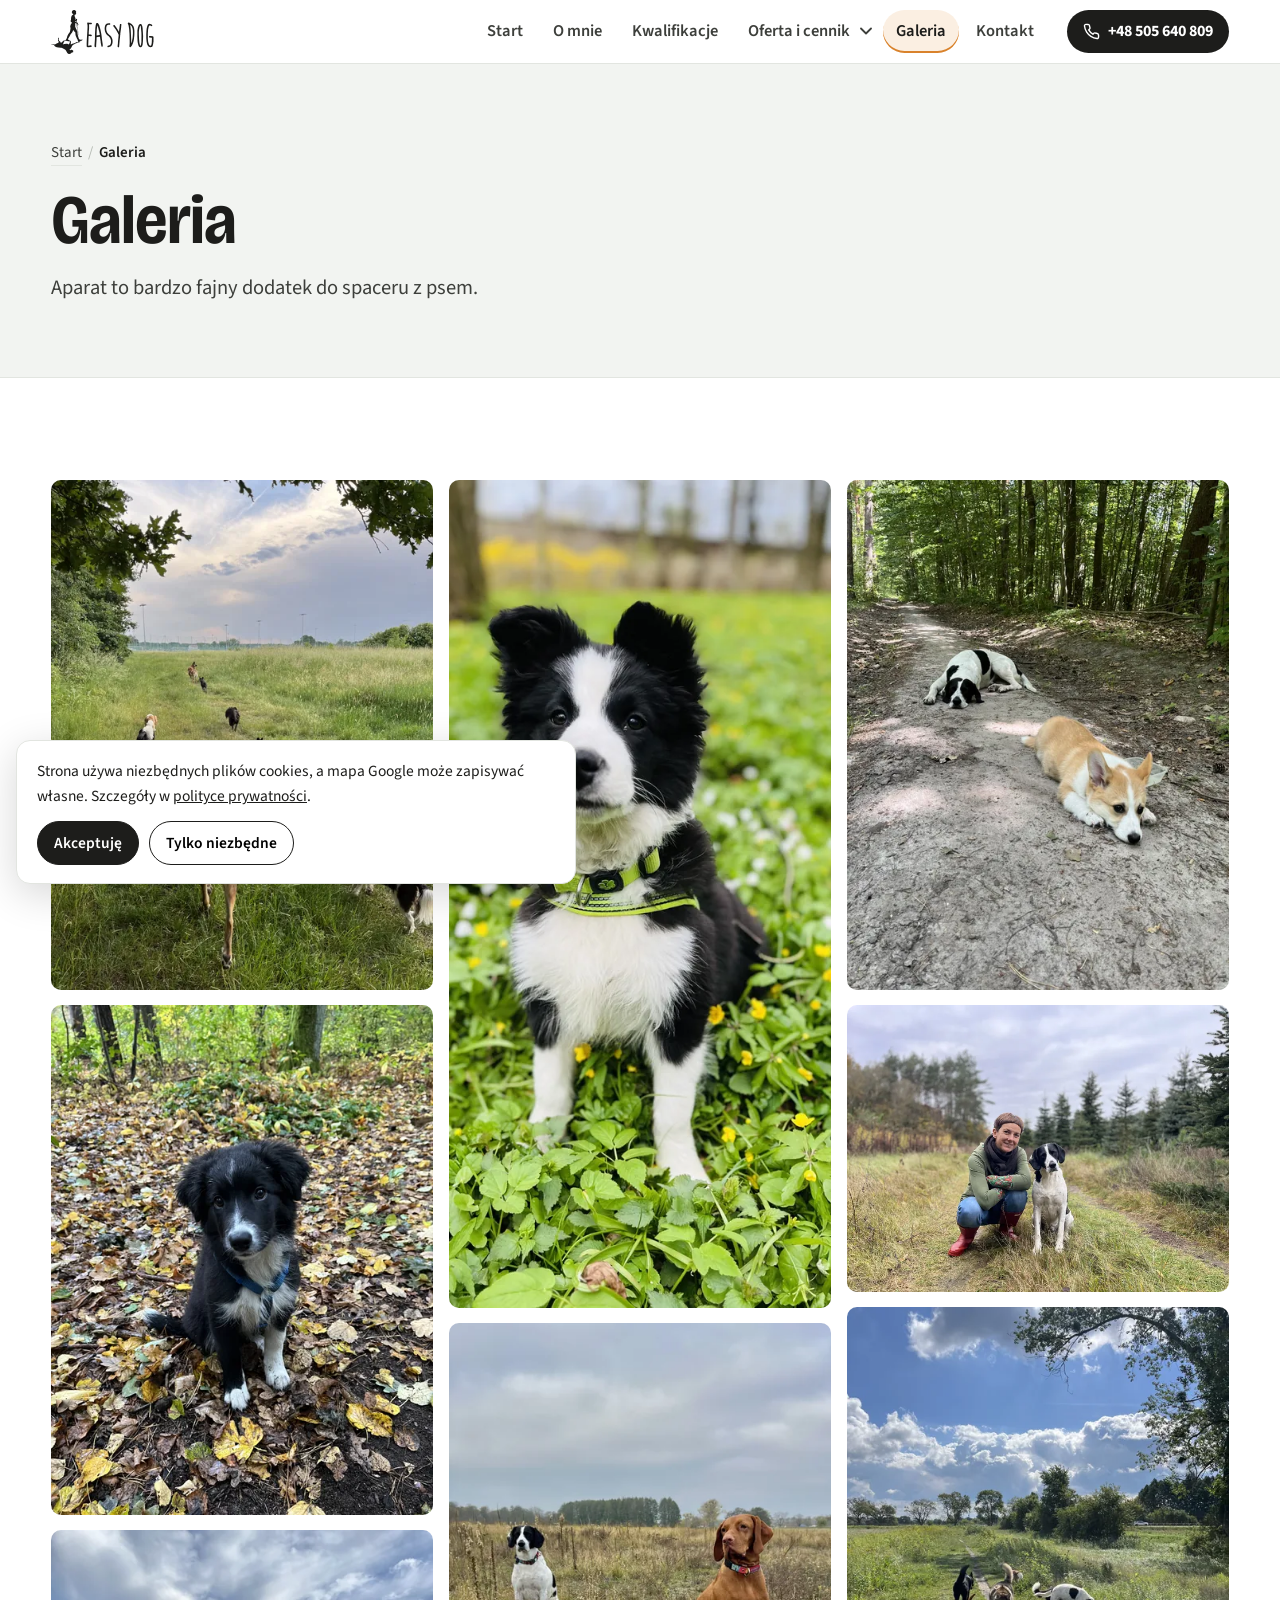
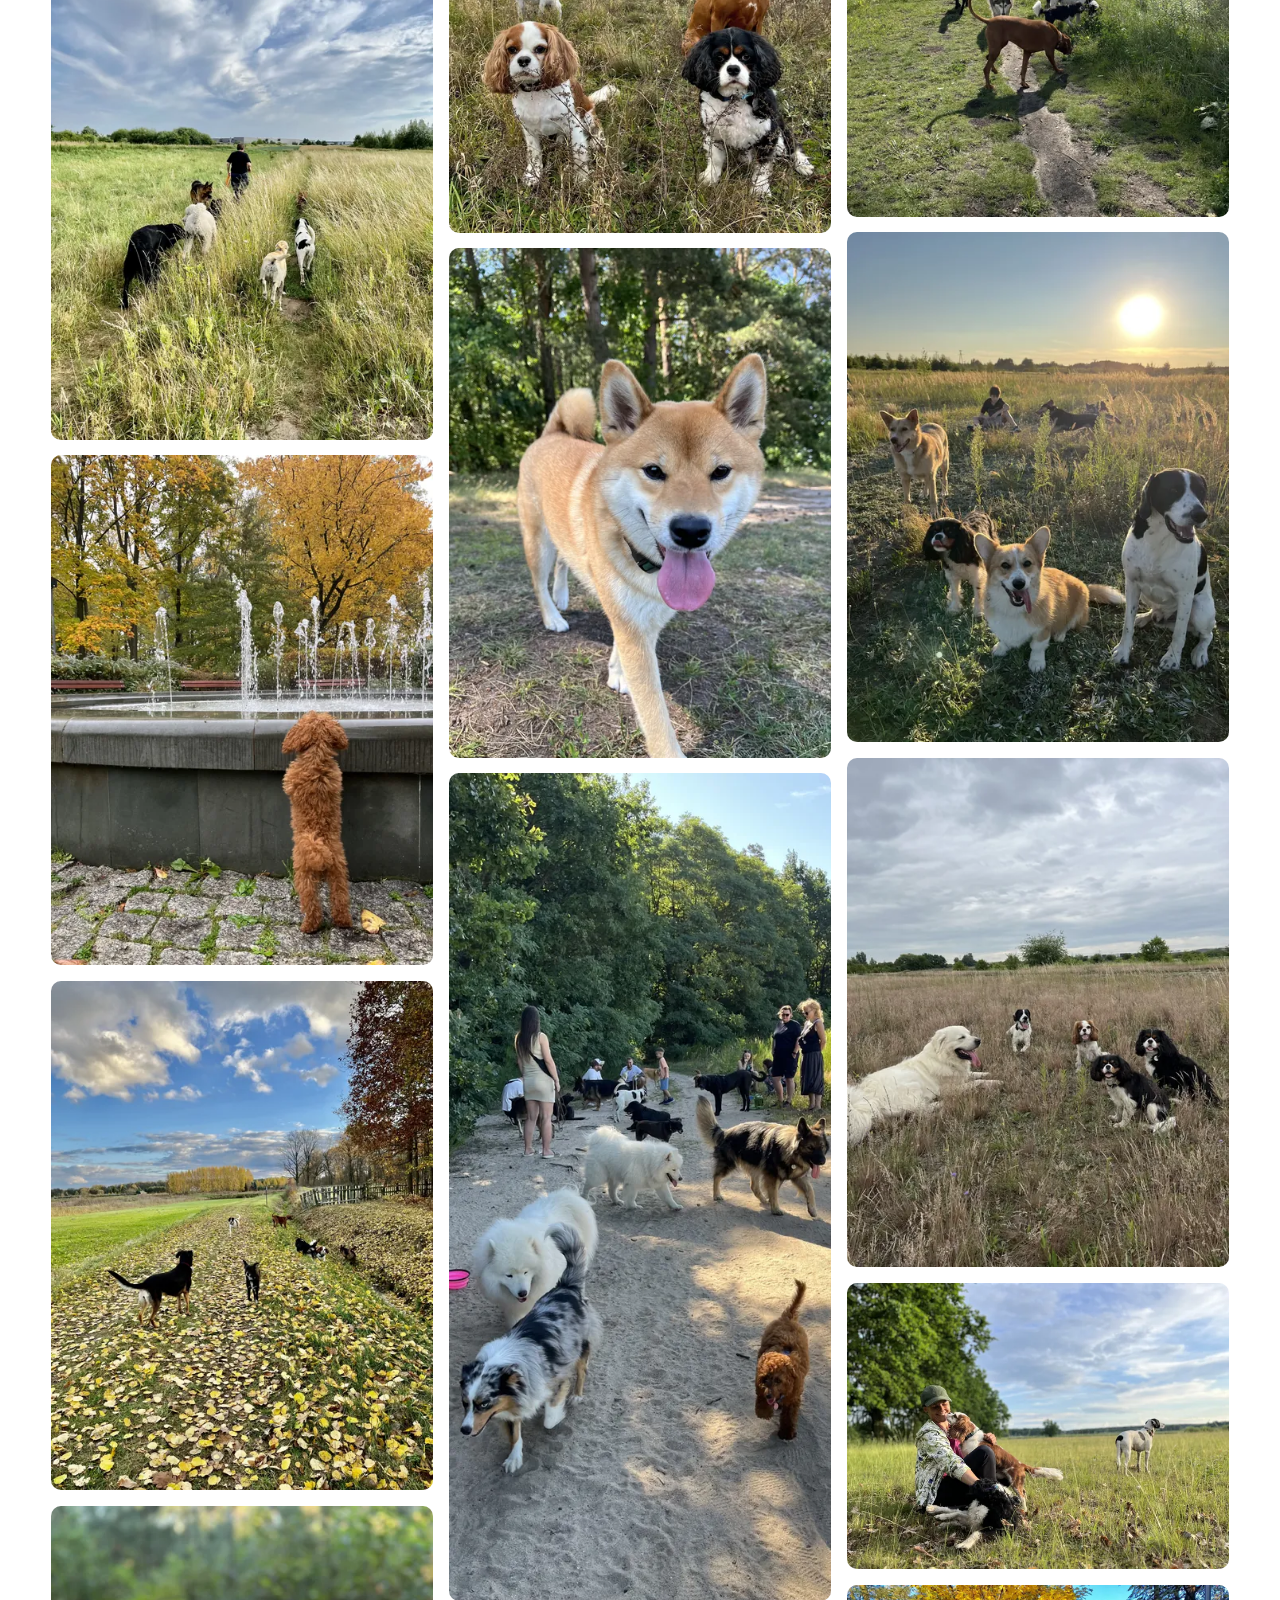
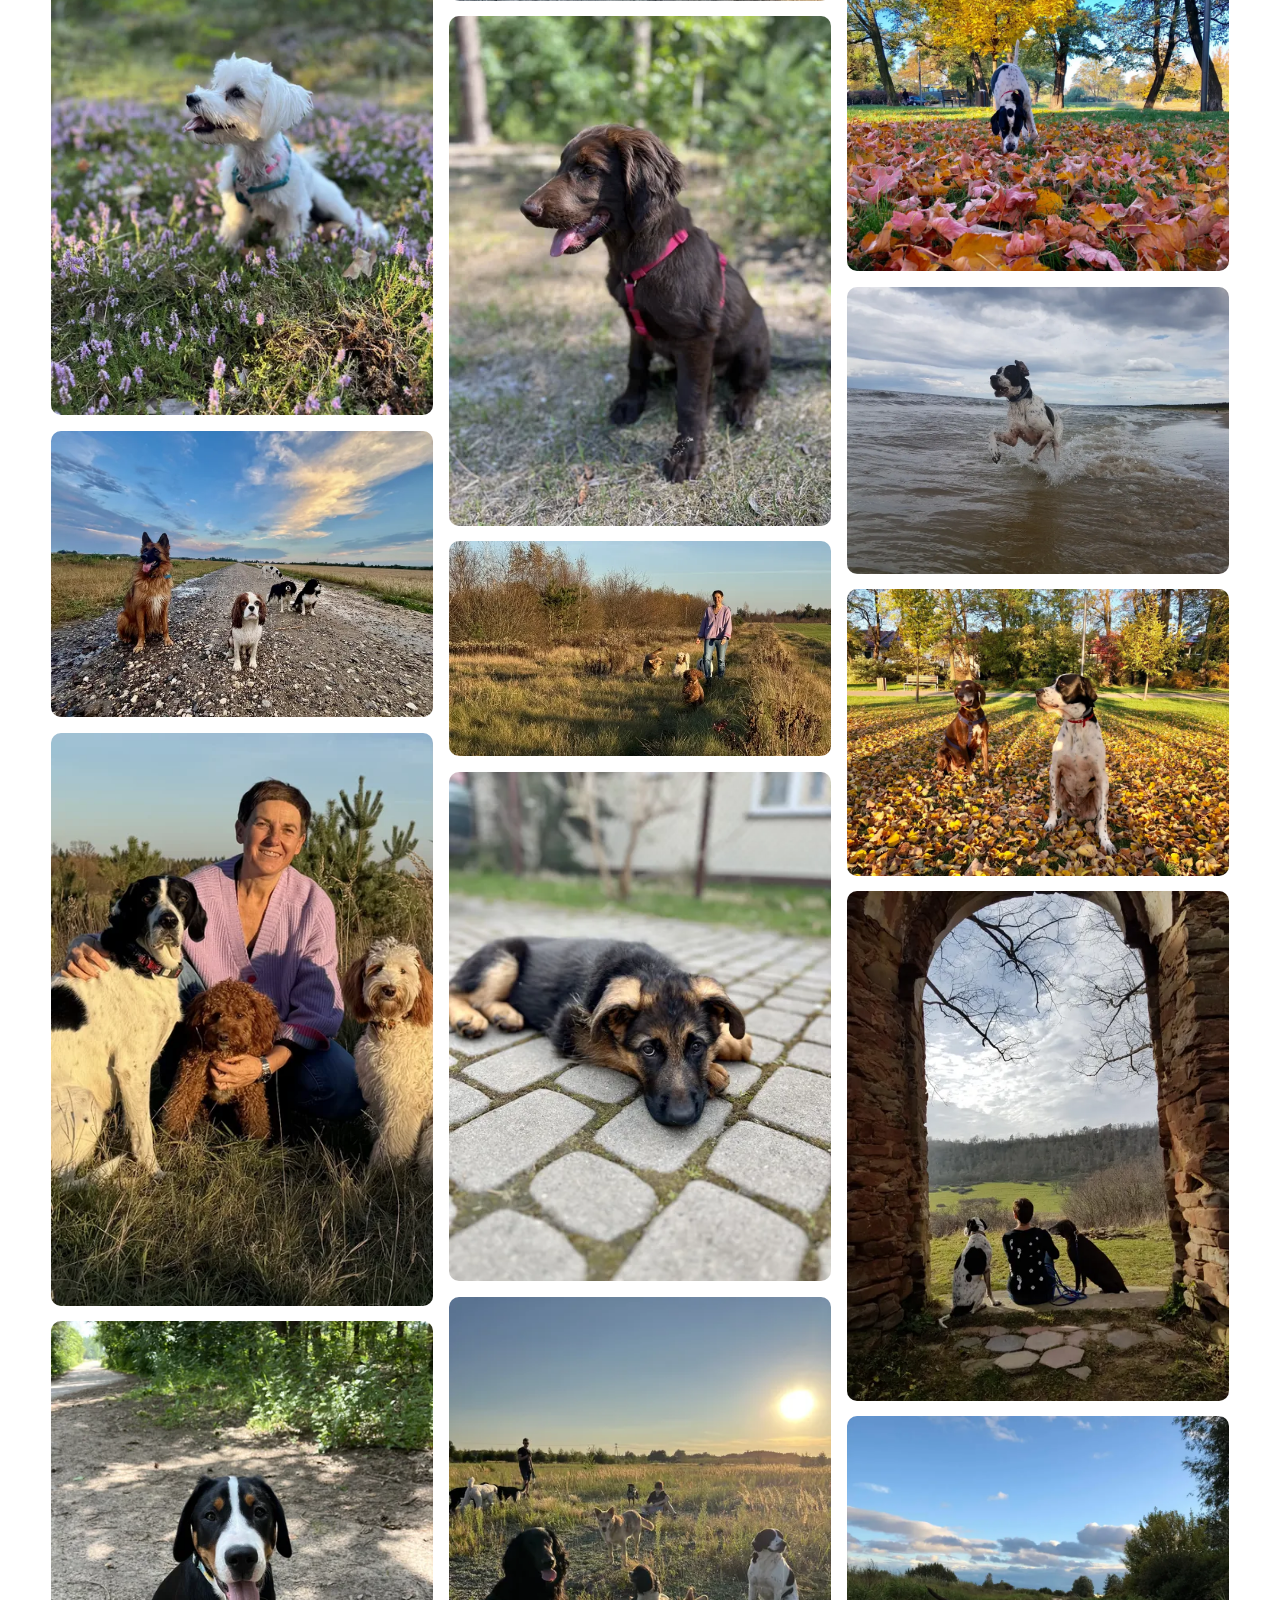
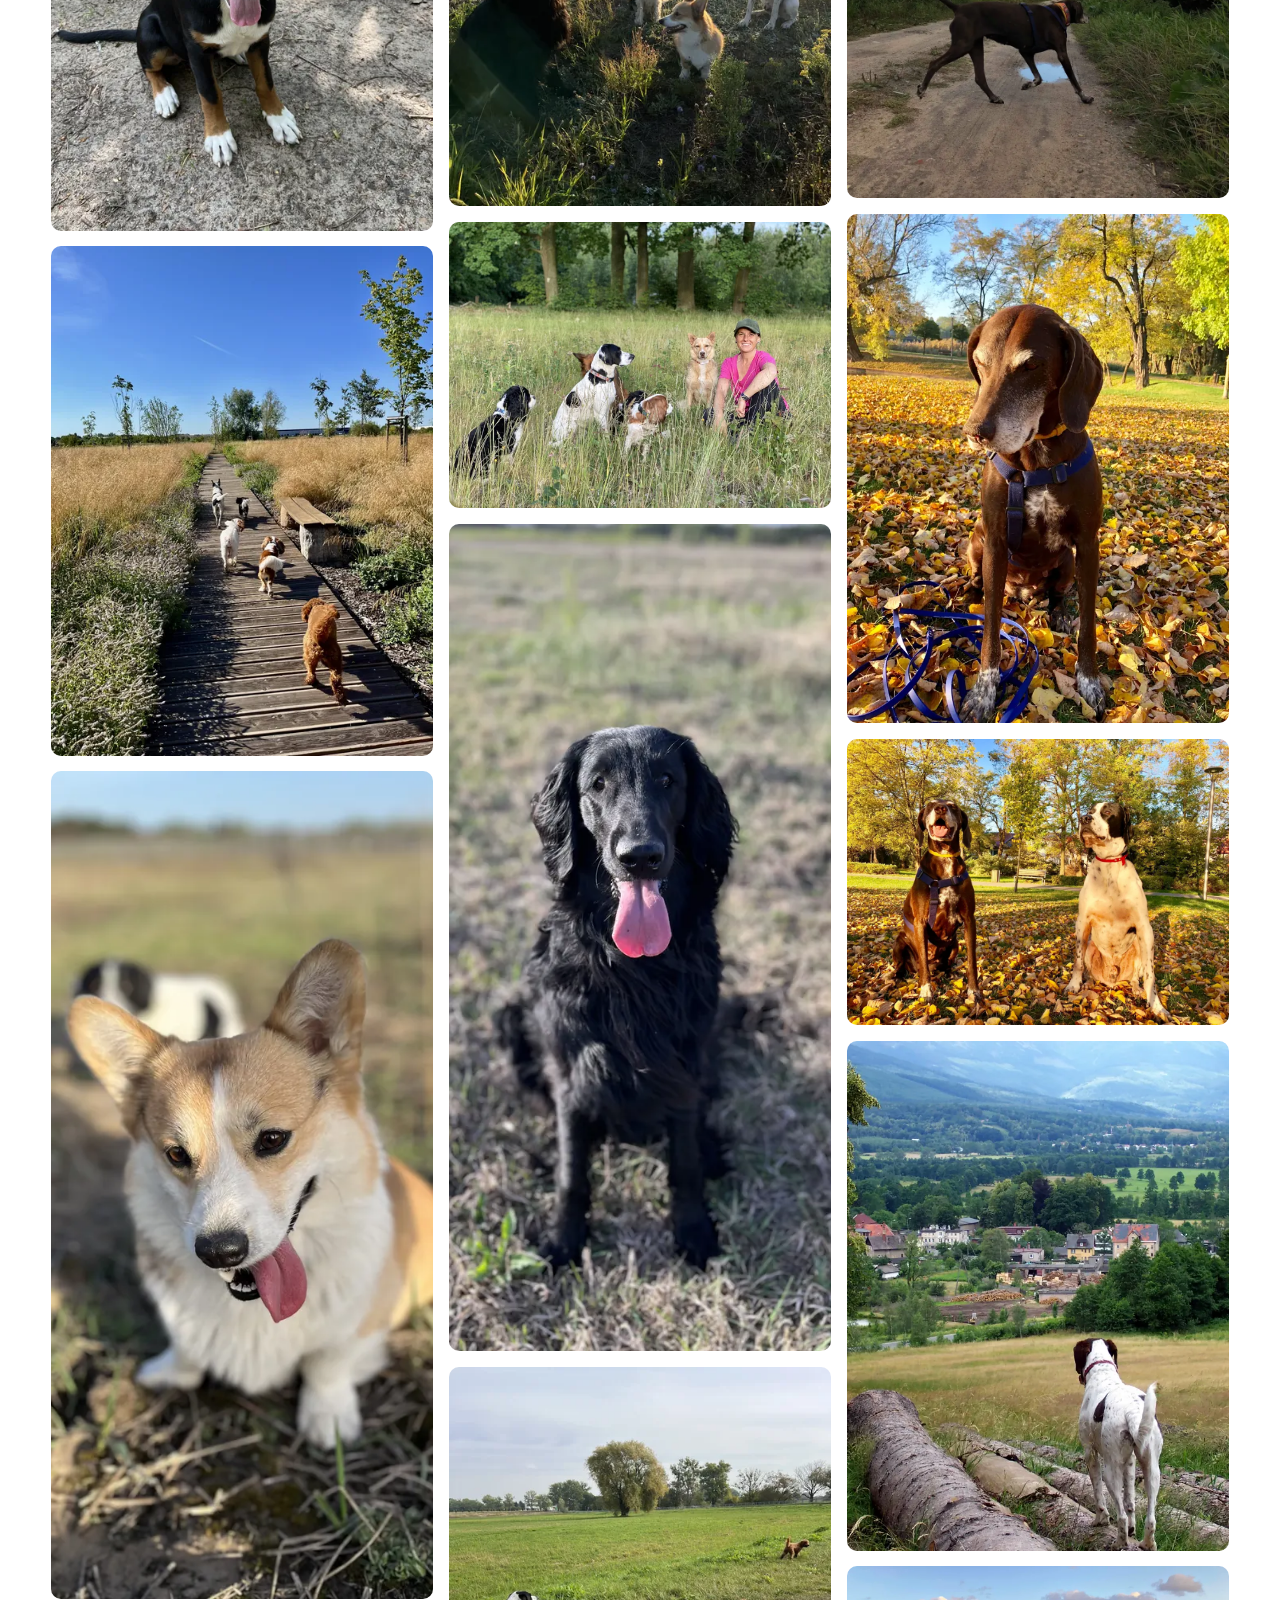
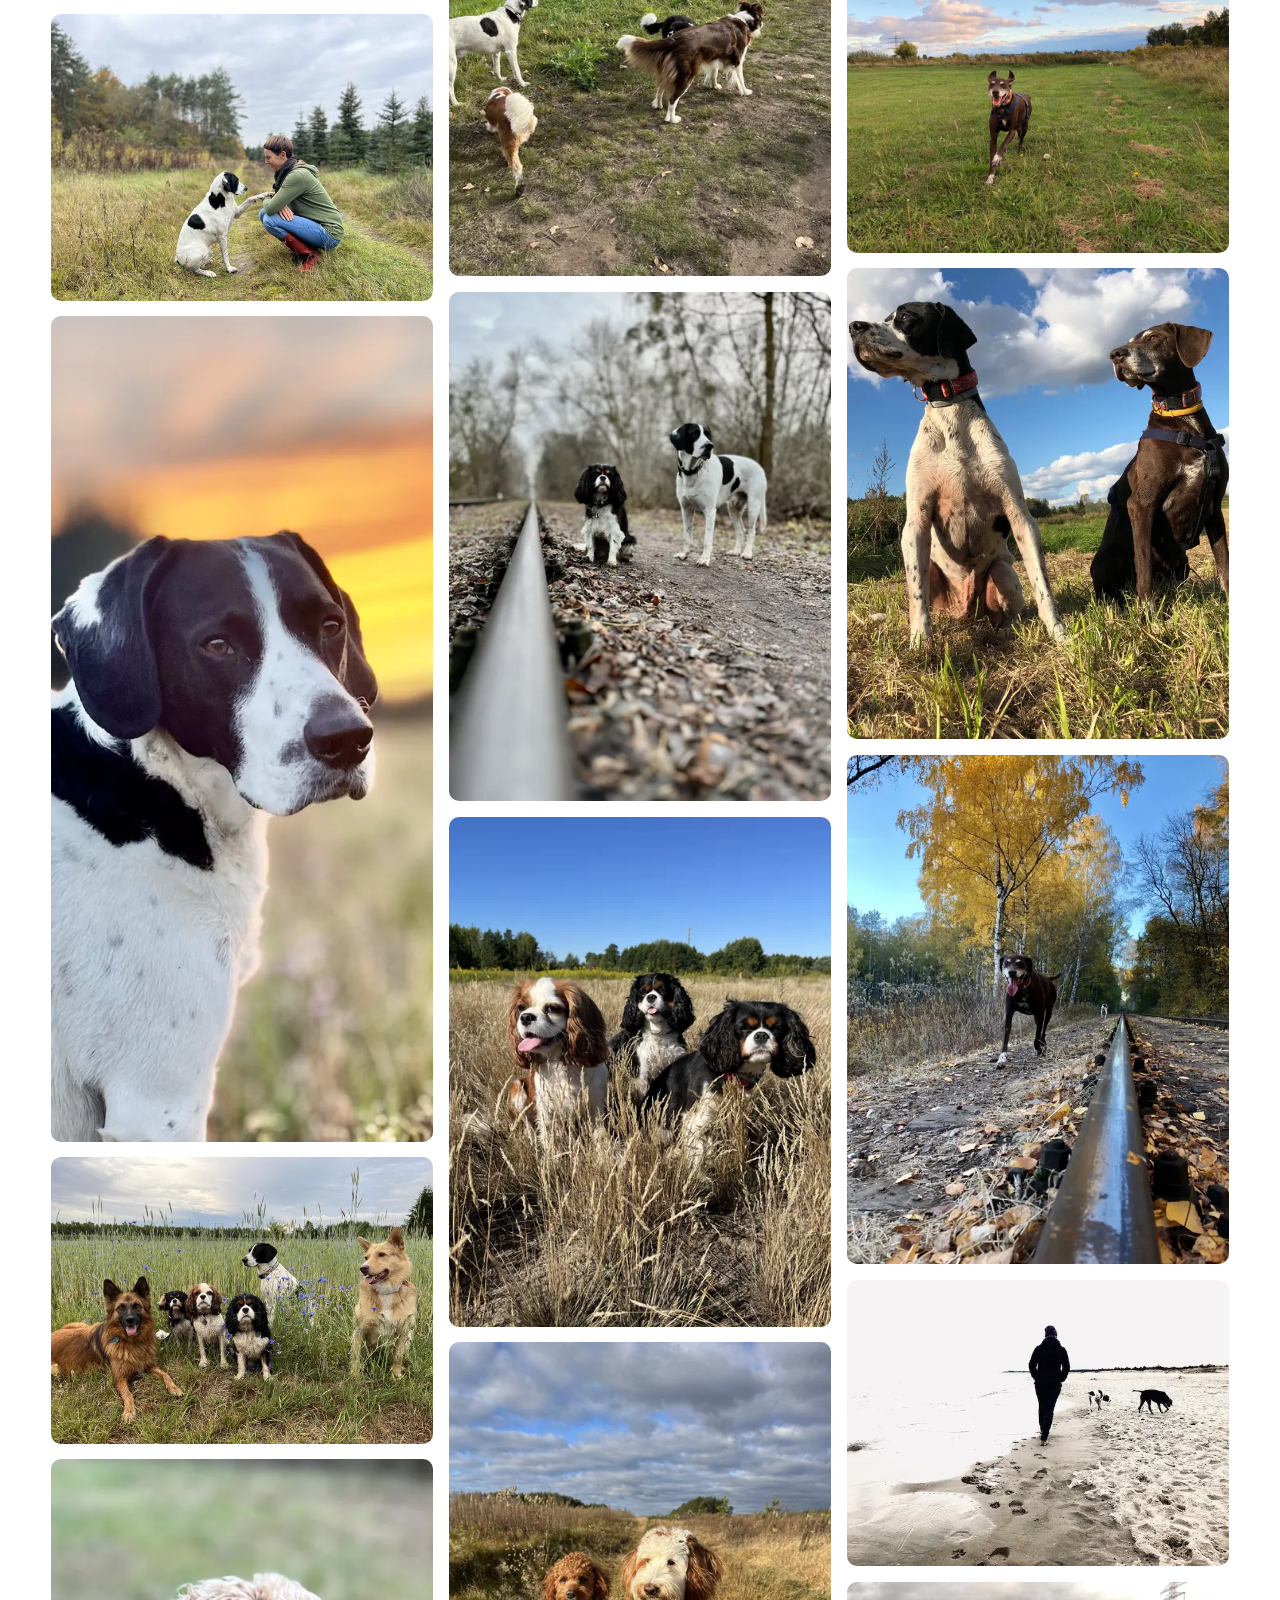
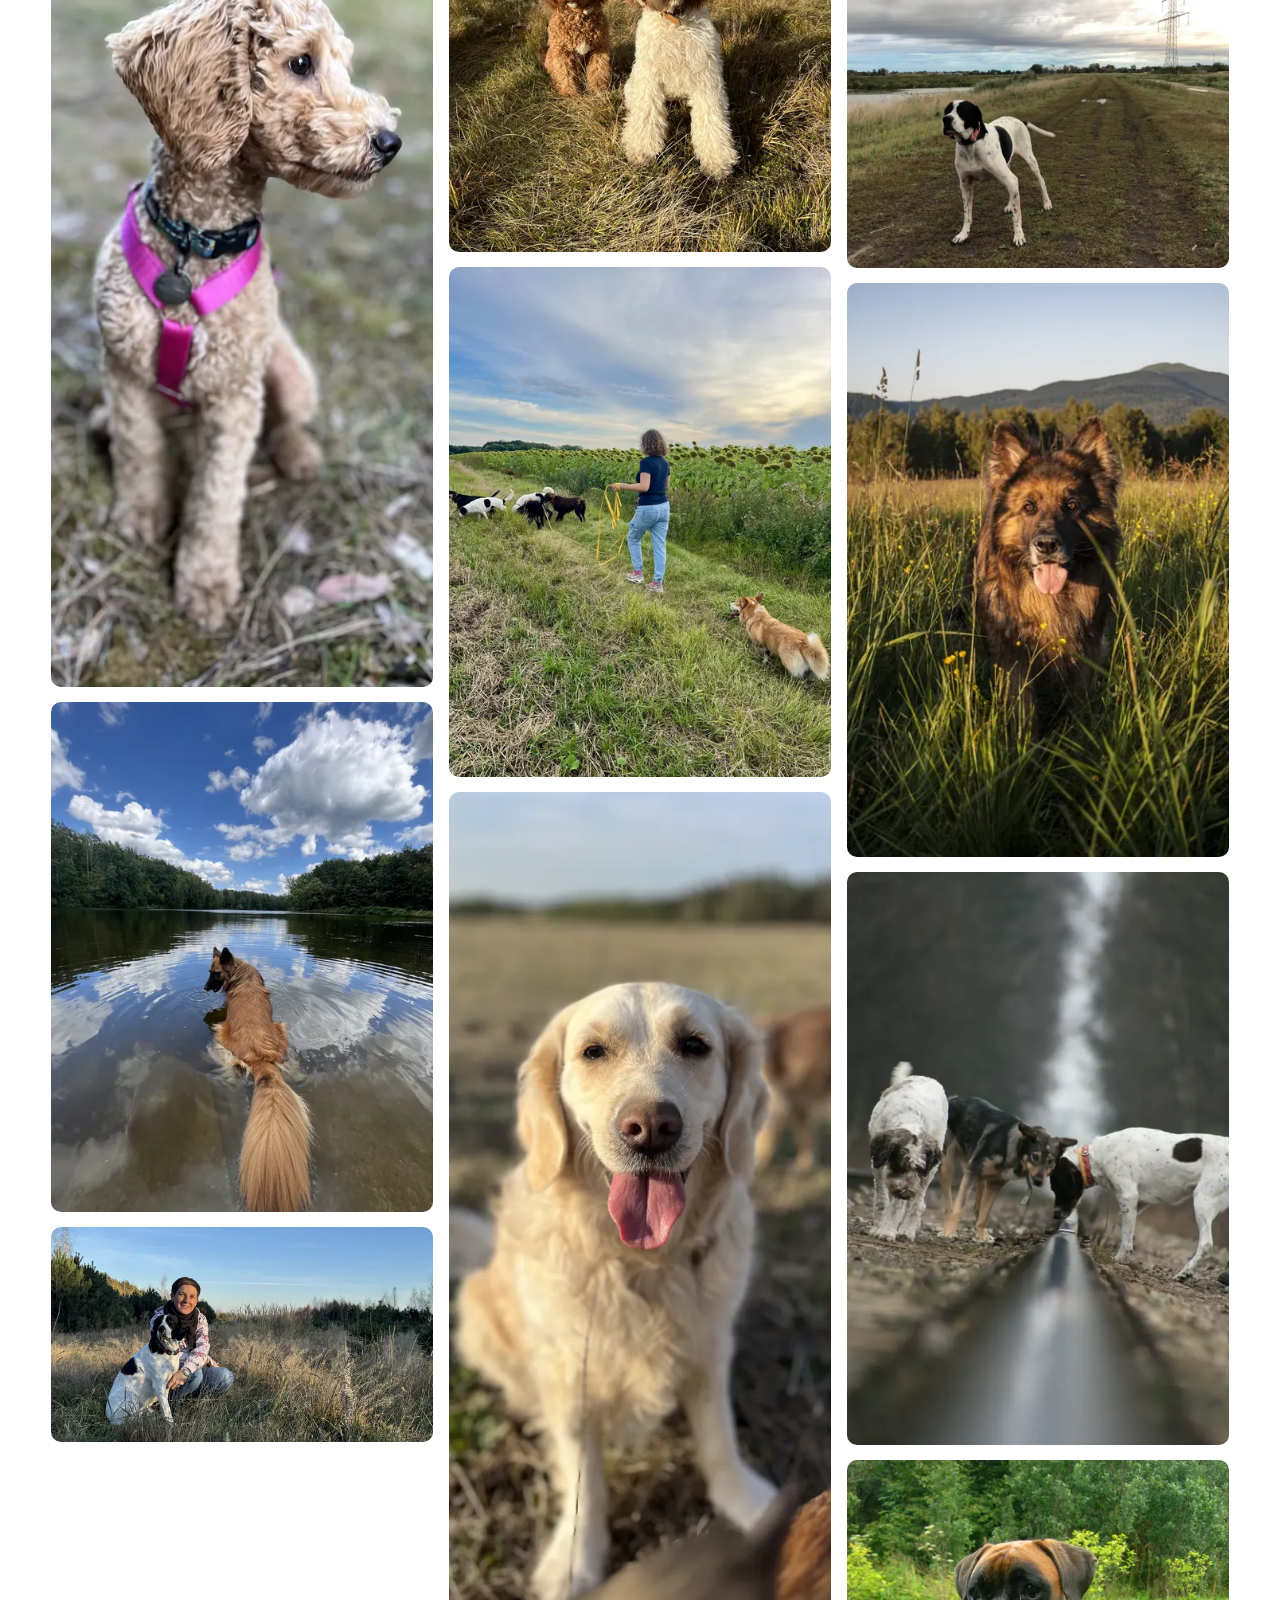
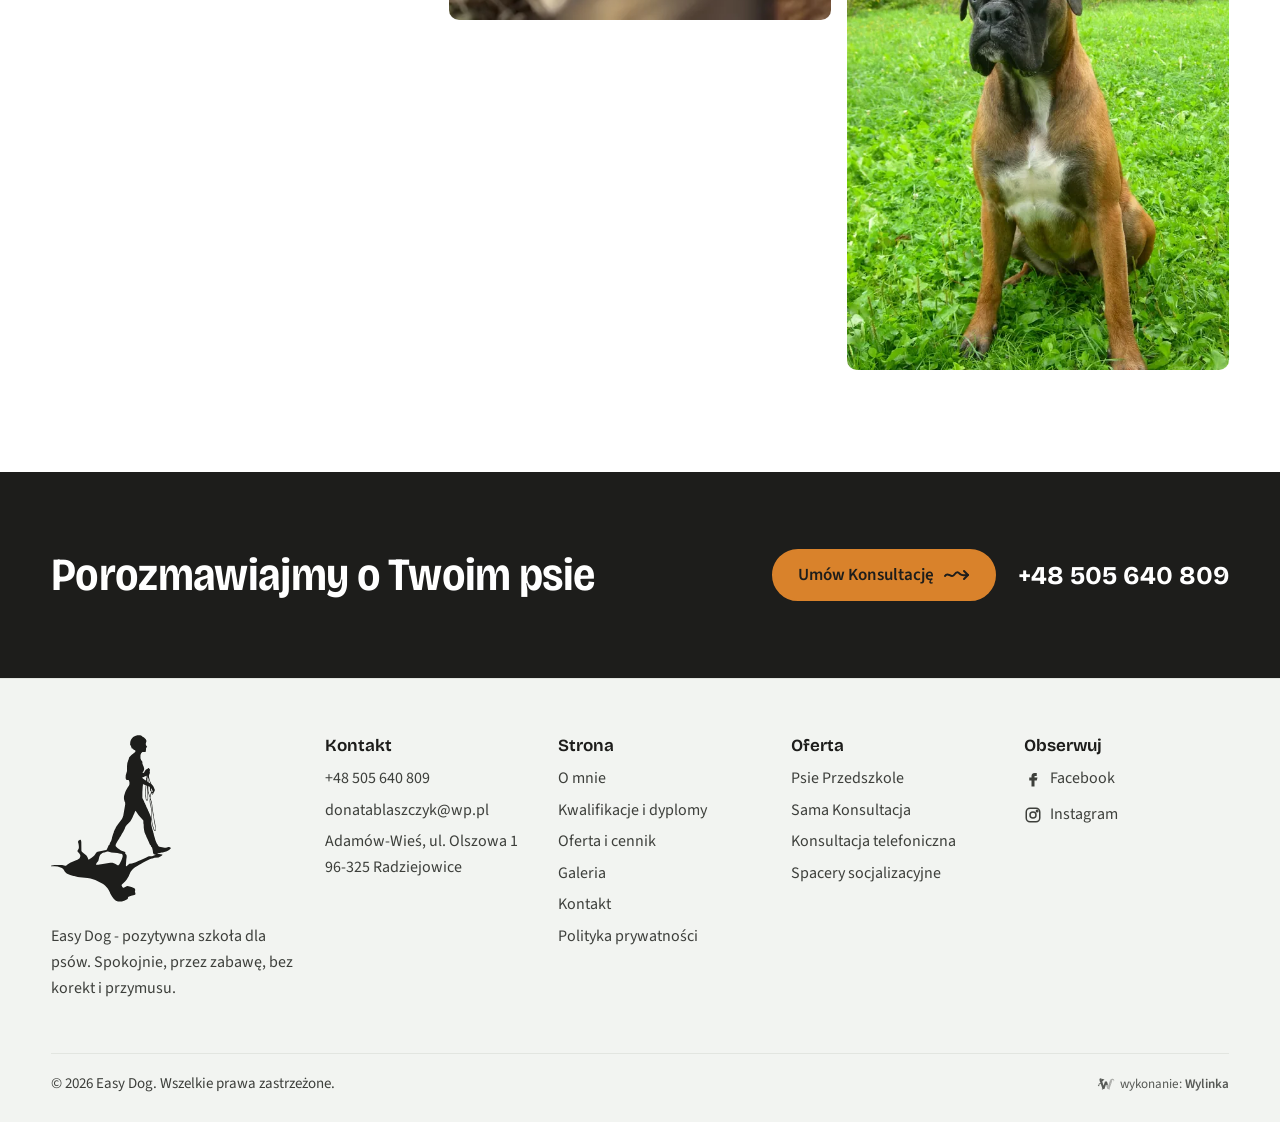
==== commit 74dafb36: "Uwagi 21.11: 32 nowe dyplomy w galerii wg lat, nowe zdjecie O mnie i spacerow, bez wpisu Tam dom, be" ====
--- a/galeria.html
+++ b/galeria.html
@@ -10,7 +10,7 @@
 <link rel="preconnect" href="https://fonts.googleapis.com">
 <link rel="preconnect" href="https://fonts.gstatic.com" crossorigin>
 <link href="https://fonts.googleapis.com/css2?family=Bricolage+Grotesque:opsz,wdth,wght@12..96,75..100,400..700&family=Source+Sans+3:wght@400;600;700&display=swap" rel="stylesheet">
-<link rel="stylesheet" href="style.css?v=2011w">
+<link rel="stylesheet" href="style.css?v=2111">
 <style>
 .wylinka-badge{display:inline-flex;align-items:center;gap:.4em;color:inherit;text-decoration:none;font-size:.875em;line-height:1;opacity:.85}
 .wylinka-badge:hover,.wylinka-badge:focus-visible{opacity:1}
@@ -34,7 +34,7 @@
  </div>
 </header>
 <main>
-<section class="ph"><div class="wrap"><nav class="okruszki" aria-label="Jesteś tutaj"><a href="index.html">Start</a> <i aria-hidden="true">/</i> <span aria-current="page">Galeria</span></nav><h1>Galeria</h1><p class="lead">Aparat to bardzo fajny dodatek do spaceru z psem.</p></div></section><section class="sec"><div class="wrap"><div class="gal-siatka"><figure><img src="img/n/ed-cz5_01-1000.webp" srcset="img/n/ed-cz5_01-640.webp 480w, img/n/ed-cz5_01-1000.webp 750w" sizes="(max-width: 600px) 92vw, (max-width: 1200px) 46vw, 30vw" data-full="img/n/ed-cz5_01-1600.webp" alt="Psy idą łąkową ścieżką" width="750" height="1000" loading="lazy" decoding="async"></figure><figure><img src="img/n/ed-cz5_02-1000.webp" srcset="img/n/ed-cz5_02-640.webp 480w, img/n/ed-cz5_02-1000.webp 750w" sizes="(max-width: 600px) 92vw, (max-width: 1200px) 46vw, 30vw" data-full="img/n/ed-cz5_02-1600.webp" alt="Szczeniak border collie na jesiennych liściach" width="750" height="1000" loading="lazy" decoding="async"></figure><figure><img src="img/n/ed-cz5_03-1000.webp" srcset="img/n/ed-cz5_03-640.webp 480w, img/n/ed-cz5_03-1000.webp 750w" sizes="(max-width: 600px) 92vw, (max-width: 1200px) 46vw, 30vw" data-full="img/n/ed-cz5_03-1600.webp" alt="Spacer z psami wśród wysokich traw" width="750" height="1000" loading="lazy" decoding="async"></figure><figure><img src="img/n/ed-cz5_04-1000.webp" srcset="img/n/ed-cz5_04-640.webp 480w, img/n/ed-cz5_04-1000.webp 750w" sizes="(max-width: 600px) 92vw, (max-width: 1200px) 46vw, 30vw" data-full="img/n/ed-cz5_04-1600.webp" alt="Rudy pudel przy fontannie w parku" width="750" height="1000" loading="lazy" decoding="async"></figure><figure><img src="img/n/ed-cz5_05-1000.webp" srcset="img/n/ed-cz5_05-640.webp 480w, img/n/ed-cz5_05-1000.webp 750w" sizes="(max-width: 600px) 92vw, (max-width: 1200px) 46vw, 30vw" data-full="img/n/ed-cz5_05-1600.webp" alt="Psy na jesiennej łące pod drzewami" width="750" height="1000" loading="lazy" decoding="async"></figure><figure><img src="img/n/ed-cz5_06-1000.webp" srcset="img/n/ed-cz5_06-640.webp 480w, img/n/ed-cz5_06-1000.webp 750w" sizes="(max-width: 600px) 92vw, (max-width: 1200px) 46vw, 30vw" data-full="img/n/ed-cz5_06-1600.webp" alt="Biały maltańczyk wśród wrzosów" width="750" height="1000" loading="lazy" decoding="async"></figure><figure><img src="img/n/ed-cz5_07-1000.webp" srcset="img/n/ed-cz5_07-640.webp 640w, img/n/ed-cz5_07-1000.webp 1000w" sizes="(max-width: 600px) 92vw, (max-width: 1200px) 46vw, 30vw" data-full="img/n/ed-cz5_07-1600.webp" alt="Owczarek niemiecki i cavalier na szutrowej drodze" width="1000" height="750" loading="lazy" decoding="async"></figure><figure><img src="img/n/ed-cz1_04-1000.webp" srcset="img/n/ed-cz1_04-640.webp 640w, img/n/ed-cz1_04-1000.webp 1000w" sizes="(max-width: 600px) 92vw, (max-width: 1200px) 46vw, 30vw" data-full="img/n/ed-cz1_04-1600.webp" alt="Donata z trzema psami na łące" width="1000" height="562" loading="lazy" decoding="async"></figure><figure><img src="img/n/ed-cz3_02-1000.webp" srcset="img/n/ed-cz3_02-640.webp 480w, img/n/ed-cz3_02-1000.webp 750w" sizes="(max-width: 600px) 92vw, (max-width: 1200px) 46vw, 30vw" data-full="img/n/ed-cz3_02-1600.webp" alt="Szczeniak berneńczyka na leśnej drodze" width="750" height="1000" loading="lazy" decoding="async"></figure><figure><img src="img/n/ed-cz2_03-1000.webp" srcset="img/n/ed-cz2_03-640.webp 480w, img/n/ed-cz2_03-1000.webp 750w" sizes="(max-width: 600px) 92vw, (max-width: 1200px) 46vw, 30vw" data-full="img/n/ed-cz2_03-1600.webp" alt="Psy na drewnianej kładce wśród traw" width="750" height="1000" loading="lazy" decoding="async"></figure><figure><img src="img/n/ed-cz3_07-1000.webp" srcset="img/n/ed-cz3_07-640.webp 296w, img/n/ed-cz3_07-1000.webp 462w" sizes="(max-width: 600px) 92vw, (max-width: 1200px) 46vw, 30vw" data-full="img/n/ed-cz3_07-1600.webp" alt="Uśmiechnięty corgi" width="462" height="1000" loading="lazy" decoding="async"></figure><figure><img src="img/n/ed-cz1_02-1000.webp" srcset="img/n/ed-cz1_02-640.webp 640w, img/n/ed-cz1_02-1000.webp 1000w" sizes="(max-width: 600px) 92vw, (max-width: 1200px) 46vw, 30vw" data-full="img/n/ed-cz1_02-1600.webp" alt="Donata przybija łapę z biało-czarnym psem na polnej drodze" width="1000" height="750" loading="lazy" decoding="async"></figure><figure><img src="img/n/ed-cz2_07-1000.webp" srcset="img/n/ed-cz2_07-640.webp 296w, img/n/ed-cz2_07-1000.webp 463w" sizes="(max-width: 600px) 92vw, (max-width: 1200px) 46vw, 30vw" data-full="img/n/ed-cz2_07-1600.webp" alt="Portret wyżła o zachodzie słońca" width="463" height="1000" loading="lazy" decoding="async"></figure><figure><img src="img/n/ed-cz4_04-1000.webp" srcset="img/n/ed-cz4_04-640.webp 640w, img/n/ed-cz4_04-1000.webp 1000w" sizes="(max-width: 600px) 92vw, (max-width: 1200px) 46vw, 30vw" data-full="img/n/ed-cz4_04-1600.webp" alt="Pięć psów odpoczywa na łące" width="1000" height="750" loading="lazy" decoding="async"></figure><figure><img src="img/n/ed-cz3_01-1000.webp" srcset="img/n/ed-cz3_01-640.webp 296w, img/n/ed-cz3_01-1000.webp 462w" sizes="(max-width: 600px) 92vw, (max-width: 1200px) 46vw, 30vw" data-full="img/n/ed-cz3_01-1600.webp" alt="Kremowy pudel w różowych szelkach" width="462" height="1000" loading="lazy" decoding="async"></figure><figure><img src="img/n/ed-cz4_01-1000.webp" srcset="img/n/ed-cz4_01-640.webp 480w, img/n/ed-cz4_01-1000.webp 750w" sizes="(max-width: 600px) 92vw, (max-width: 1200px) 46vw, 30vw" data-full="img/n/ed-cz4_01-1600.webp" alt="Pies brodzi w jeziorze" width="750" height="1000" loading="lazy" decoding="async"></figure><figure><img src="img/n/ed-cz1_01-1000.webp" srcset="img/n/ed-cz1_01-640.webp 640w, img/n/ed-cz1_01-1000.webp 1000w" sizes="(max-width: 600px) 92vw, (max-width: 1200px) 46vw, 30vw" data-full="img/n/ed-cz1_01-1600.webp" alt="Donata kuca na łące z biało-czarnym psem" width="1000" height="562" loading="lazy" decoding="async"></figure><figure><img src="img/n/ed-cz3_03-1000.webp" srcset="img/n/ed-cz3_03-640.webp 296w, img/n/ed-cz3_03-1000.webp 462w" sizes="(max-width: 600px) 92vw, (max-width: 1200px) 46vw, 30vw" data-full="img/n/ed-cz3_03-1600.webp" alt="Border collie na zielonej trawie" width="462" height="1000" loading="lazy" decoding="async"></figure><figure><img src="img/n/ed-cz2_05-1000.webp" srcset="img/n/ed-cz2_05-640.webp 480w, img/n/ed-cz2_05-1000.webp 750w" sizes="(max-width: 600px) 92vw, (max-width: 1200px) 46vw, 30vw" data-full="img/n/ed-cz2_05-1600.webp" alt="Cztery psy pozują na łące" width="750" height="1000" loading="lazy" decoding="async"></figure><figure><img src="img/n/ed-cz4_05-1000.webp" srcset="img/n/ed-cz4_05-640.webp 480w, img/n/ed-cz4_05-1000.webp 750w" sizes="(max-width: 600px) 92vw, (max-width: 1200px) 46vw, 30vw" data-full="img/n/ed-cz4_05-1600.webp" alt="Shiba inu na leśnej drodze" width="750" height="1000" loading="lazy" decoding="async"></figure><figure><img src="img/n/ed-cz2_01-1000.webp" srcset="img/n/ed-cz2_01-640.webp 296w, img/n/ed-cz2_01-1000.webp 462w" sizes="(max-width: 600px) 92vw, (max-width: 1200px) 46vw, 30vw" data-full="img/n/ed-cz2_01-1600.webp" alt="Grupa psów i opiekunów na leśnej drodze" width="462" height="1000" loading="lazy" decoding="async"></figure><figure><img src="img/n/ed-cz4_03-1000.webp" srcset="img/n/ed-cz4_03-640.webp 480w, img/n/ed-cz4_03-1000.webp 750w" sizes="(max-width: 600px) 92vw, (max-width: 1200px) 46vw, 30vw" data-full="img/n/ed-cz4_03-1600.webp" alt="Brązowy spaniel w czerwonych szelkach" width="750" height="1000" loading="lazy" decoding="async"></figure><figure><img src="img/n/ed-cz1_06-1000.webp" srcset="img/n/ed-cz1_06-640.webp 640w, img/n/ed-cz1_06-1000.webp 1000w" sizes="(max-width: 600px) 92vw, (max-width: 1200px) 46vw, 30vw" data-full="img/n/ed-cz1_06-1600.webp" alt="Donata na spacerze z psami wśród jesiennych traw" width="1000" height="562" loading="lazy" decoding="async"></figure><figure><img src="img/n/ed-cz3_08-1000.webp" srcset="img/n/ed-cz3_08-640.webp 480w, img/n/ed-cz3_08-1000.webp 750w" sizes="(max-width: 600px) 92vw, (max-width: 1200px) 46vw, 30vw" data-full="img/n/ed-cz3_08-1600.webp" alt="Szczeniak owczarka leży na kostce" width="750" height="1000" loading="lazy" decoding="async"></figure><figure><img src="img/n/ed-cz2_08-1000.webp" srcset="img/n/ed-cz2_08-640.webp 480w, img/n/ed-cz2_08-1000.webp 750w" sizes="(max-width: 600px) 92vw, (max-width: 1200px) 46vw, 30vw" data-full="img/n/ed-cz2_08-1600.webp" alt="Grupa psów na łące o zachodzie słońca" width="750" height="1000" loading="lazy" decoding="async"></figure><figure><img src="img/n/ed-cz4_02-1000.webp" srcset="img/n/ed-cz4_02-640.webp 640w, img/n/ed-cz4_02-1000.webp 1000w" sizes="(max-width: 600px) 92vw, (max-width: 1200px) 46vw, 30vw" data-full="img/n/ed-cz4_02-1600.webp" alt="Donata z czterema psami w wysokiej trawie" width="1000" height="750" loading="lazy" decoding="async"></figure><figure><img src="img/n/ed-cz3_04-1000.webp" srcset="img/n/ed-cz3_04-640.webp 296w, img/n/ed-cz3_04-1000.webp 462w" sizes="(max-width: 600px) 92vw, (max-width: 1200px) 46vw, 30vw" data-full="img/n/ed-cz3_04-1600.webp" alt="Czarny spaniel siedzi na trawie" width="462" height="1000" loading="lazy" decoding="async"></figure><figure><img src="img/n/ed-cz2_02-1000.webp" srcset="img/n/ed-cz2_02-640.webp 480w, img/n/ed-cz2_02-1000.webp 750w" sizes="(max-width: 600px) 92vw, (max-width: 1200px) 46vw, 30vw" data-full="img/n/ed-cz2_02-1600.webp" alt="Psy bawią się na zielonej łące" width="750" height="1000" loading="lazy" decoding="async"></figure><figure><img src="img/n/ed-cz3_06-1000.webp" srcset="img/n/ed-cz3_06-640.webp 480w, img/n/ed-cz3_06-1000.webp 750w" sizes="(max-width: 600px) 92vw, (max-width: 1200px) 46vw, 30vw" data-full="img/n/ed-cz3_06-1600.webp" alt="Dwa psy przy torach w jesiennym lesie" width="750" height="1000" loading="lazy" decoding="async"></figure><figure><img src="img/n/ed-cz4_08-1000.webp" srcset="img/n/ed-cz4_08-640.webp 480w, img/n/ed-cz4_08-1000.webp 750w" sizes="(max-width: 600px) 92vw, (max-width: 1200px) 46vw, 30vw" data-full="img/n/ed-cz4_08-1600.webp" alt="Trzy cavaliery w suchej trawie" width="750" height="1000" loading="lazy" decoding="async"></figure><figure><img src="img/n/ed-cz1_03-1000.webp" srcset="img/n/ed-cz1_03-640.webp 480w, img/n/ed-cz1_03-1000.webp 750w" sizes="(max-width: 600px) 92vw, (max-width: 1200px) 46vw, 30vw" data-full="img/n/ed-cz1_03-1600.webp" alt="Dwa pudle, rudy i kremowy, siedzą w trawie" width="750" height="1000" loading="lazy" decoding="async"></figure><figure><img src="img/n/ed-cz2_04-1000.webp" srcset="img/n/ed-cz2_04-640.webp 480w, img/n/ed-cz2_04-1000.webp 750w" sizes="(max-width: 600px) 92vw, (max-width: 1200px) 46vw, 30vw" data-full="img/n/ed-cz2_04-1600.webp" alt="Spacer socjalizacyjny wzdłuż pola" width="750" height="1000" loading="lazy" decoding="async"></figure><figure><img src="img/n/ed-cz3_05-1000.webp" srcset="img/n/ed-cz3_05-640.webp 296w, img/n/ed-cz3_05-1000.webp 462w" sizes="(max-width: 600px) 92vw, (max-width: 1200px) 46vw, 30vw" data-full="img/n/ed-cz3_05-1600.webp" alt="Golden retriever na polu" width="462" height="1000" loading="lazy" decoding="async"></figure><figure><img src="img/n/ed-cz4_06-1000.webp" srcset="img/n/ed-cz4_06-640.webp 480w, img/n/ed-cz4_06-1000.webp 750w" sizes="(max-width: 600px) 92vw, (max-width: 1200px) 46vw, 30vw" data-full="img/n/ed-cz4_06-1600.webp" alt="Dwa psy odpoczywają na leśnej drodze" width="750" height="1000" loading="lazy" decoding="async"></figure><figure><img src="img/n/ed-cz1_05-1000.webp" srcset="img/n/ed-cz1_05-640.webp 640w, img/n/ed-cz1_05-1000.webp 1000w" sizes="(max-width: 600px) 92vw, (max-width: 1200px) 46vw, 30vw" data-full="img/n/ed-cz1_05-1600.webp" alt="Donata z biało-czarnym psem przy polnej drodze" width="1000" height="750" loading="lazy" decoding="async"></figure><figure><img src="img/n/ed-cz3_09-1000.webp" srcset="img/n/ed-cz3_09-640.webp 480w, img/n/ed-cz3_09-1000.webp 750w" sizes="(max-width: 600px) 92vw, (max-width: 1200px) 46vw, 30vw" data-full="img/n/ed-cz3_09-1600.webp" alt="Psy na zielonej ścieżce nad rzeką" width="750" height="1000" loading="lazy" decoding="async"></figure><figure><img src="img/n/ed-cz2_06-1000.webp" srcset="img/n/ed-cz2_06-640.webp 480w, img/n/ed-cz2_06-1000.webp 750w" sizes="(max-width: 600px) 92vw, (max-width: 1200px) 46vw, 30vw" data-full="img/n/ed-cz2_06-1600.webp" alt="Psy na łące w słońcu" width="750" height="1000" loading="lazy" decoding="async"></figure><figure><img src="img/n/ed-cz4_09-1000.webp" srcset="img/n/ed-cz4_09-640.webp 480w, img/n/ed-cz4_09-1000.webp 750w" sizes="(max-width: 600px) 92vw, (max-width: 1200px) 46vw, 30vw" data-full="img/n/ed-cz4_09-1600.webp" alt="Psy na rozległej łące" width="750" height="1000" loading="lazy" decoding="async"></figure><figure><img src="img/n/ed-cz4_07-1000.webp" srcset="img/n/ed-cz4_07-640.webp 640w, img/n/ed-cz4_07-1000.webp 1000w" sizes="(max-width: 600px) 92vw, (max-width: 1200px) 46vw, 30vw" data-full="img/n/ed-cz4_07-1600.webp" alt="Donata z psami na łące" width="1000" height="750" loading="lazy" decoding="async"></figure><figure><img src="img/g01.webp" data-full="img/g01.webp" alt="Pies w jesiennych liściach" width="1000" height="750" loading="lazy" decoding="async"></figure><figure><img src="img/g02.webp" data-full="img/g02.webp" alt="Pies biegnący przez fale" width="1000" height="750" loading="lazy" decoding="async"></figure><figure><img src="img/g05.webp" data-full="img/g05.webp" alt="Dwa psy na jesiennych liściach" width="1000" height="750" loading="lazy" decoding="async"></figure><figure><img src="img/g03.webp" data-full="img/g03.webp" alt="Spacer z psami pod starym łukiem" width="600" height="800" loading="lazy" decoding="async"></figure><figure><img src="img/g06.webp" data-full="img/g06.webp" alt="Pies na polnej drodze" width="900" height="900" loading="lazy" decoding="async"></figure><figure><img src="img/g04.webp" data-full="img/g04.webp" alt="Wyżeł w jesiennym parku" width="600" height="800" loading="lazy" decoding="async"></figure><figure><img src="img/g12.webp" data-full="img/g12.webp" alt="Dwa psy w parku" width="1000" height="750" loading="lazy" decoding="async"></figure><figure><img src="img/g08.webp" data-full="img/g08.webp" alt="Pies na łące z widokiem na góry" width="600" height="800" loading="lazy" decoding="async"></figure><figure><img src="img/g14.webp" data-full="img/g14.webp" alt="Pies na łące o zachodzie" width="1000" height="750" loading="lazy" decoding="async"></figure><figure><img src="img/g11.webp" data-full="img/g11.webp" alt="Dwa psy na tle nieba" width="649" height="800" loading="lazy" decoding="async"></figure><figure><img src="img/g13.webp" data-full="img/g13.webp" alt="Pies na torach w lesie" width="600" height="800" loading="lazy" decoding="async"></figure><figure><img src="img/g09.webp" data-full="img/g09.webp" alt="Zimowy spacer brzegiem morza" width="640" height="480" loading="lazy" decoding="async"></figure><figure><img src="img/g16.webp" data-full="img/g16.webp" alt="Pies na łące" width="1000" height="749" loading="lazy" decoding="async"></figure><figure><img src="img/g10.webp" data-full="img/g10.webp" alt="Pies w wysokiej trawie" width="400" height="600" loading="lazy" decoding="async"></figure><figure><img src="img/g15.webp" data-full="img/g15.webp" alt="Psy na leśnej ścieżce" width="534" height="800" loading="lazy" decoding="async"></figure><figure><img src="img/g17.webp" data-full="img/g17.webp" alt="Bokser na trawie" width="600" height="800" loading="lazy" decoding="async"></figure></div></div></section><section class="cta-pas"><div class="wrap cta-in"><h2>Porozmawiajmy o Twoim psie</h2><div class="cta-b"><a class="btn btn-j" href="kontakt.html">Umów Konsultację <svg viewBox="0 0 26 12" fill="none" stroke="currentColor" stroke-width="2" stroke-linecap="round" stroke-linejoin="round" aria-hidden="true"><path d="M1 7c3-5 6 3 9-1s4-3 6-1 3 1 8 1"/><path d="m20 2 4 4-4 4"/></svg></a><a class="cta-tel" href="tel:+48505640809">+48 505 640 809</a></div></div></section>
+<section class="ph"><div class="wrap"><nav class="okruszki" aria-label="Jesteś tutaj"><a href="index.html">Start</a> <i aria-hidden="true">/</i> <span aria-current="page">Galeria</span></nav><h1>Galeria</h1><p class="lead">Aparat to bardzo fajny dodatek do spaceru z psem.</p></div></section><section class="sec"><div class="wrap"><div class="gal-siatka"><figure><img src="img/n/ed-cz5_01-1000.webp" srcset="img/n/ed-cz5_01-640.webp 480w, img/n/ed-cz5_01-1000.webp 750w" sizes="(max-width: 600px) 92vw, (max-width: 1200px) 46vw, 30vw" data-full="img/n/ed-cz5_01-1600.webp" alt="Psy idą łąkową ścieżką" width="750" height="1000" loading="lazy" decoding="async"></figure><figure><img src="img/n/ed-cz5_02-1000.webp" srcset="img/n/ed-cz5_02-640.webp 480w, img/n/ed-cz5_02-1000.webp 750w" sizes="(max-width: 600px) 92vw, (max-width: 1200px) 46vw, 30vw" data-full="img/n/ed-cz5_02-1600.webp" alt="Szczeniak border collie na jesiennych liściach" width="750" height="1000" loading="lazy" decoding="async"></figure><figure><img src="img/n/ed-cz5_03-1000.webp" srcset="img/n/ed-cz5_03-640.webp 480w, img/n/ed-cz5_03-1000.webp 750w" sizes="(max-width: 600px) 92vw, (max-width: 1200px) 46vw, 30vw" data-full="img/n/ed-cz5_03-1600.webp" alt="Spacer z psami wśród wysokich traw" width="750" height="1000" loading="lazy" decoding="async"></figure><figure><img src="img/n/ed-cz5_04-1000.webp" srcset="img/n/ed-cz5_04-640.webp 480w, img/n/ed-cz5_04-1000.webp 750w" sizes="(max-width: 600px) 92vw, (max-width: 1200px) 46vw, 30vw" data-full="img/n/ed-cz5_04-1600.webp" alt="Rudy pudel przy fontannie w parku" width="750" height="1000" loading="lazy" decoding="async"></figure><figure><img src="img/n/ed-cz5_05-1000.webp" srcset="img/n/ed-cz5_05-640.webp 480w, img/n/ed-cz5_05-1000.webp 750w" sizes="(max-width: 600px) 92vw, (max-width: 1200px) 46vw, 30vw" data-full="img/n/ed-cz5_05-1600.webp" alt="Psy na jesiennej łące pod drzewami" width="750" height="1000" loading="lazy" decoding="async"></figure><figure><img src="img/n/ed-cz5_06-1000.webp" srcset="img/n/ed-cz5_06-640.webp 480w, img/n/ed-cz5_06-1000.webp 750w" sizes="(max-width: 600px) 92vw, (max-width: 1200px) 46vw, 30vw" data-full="img/n/ed-cz5_06-1600.webp" alt="Biały maltańczyk wśród wrzosów" width="750" height="1000" loading="lazy" decoding="async"></figure><figure><img src="img/n/ed-cz5_07-1000.webp" srcset="img/n/ed-cz5_07-640.webp 640w, img/n/ed-cz5_07-1000.webp 1000w" sizes="(max-width: 600px) 92vw, (max-width: 1200px) 46vw, 30vw" data-full="img/n/ed-cz5_07-1600.webp" alt="Owczarek niemiecki i cavalier na szutrowej drodze" width="1000" height="750" loading="lazy" decoding="async"></figure><figure><img src="img/n/ed-cz6_sweter-1000.webp" srcset="img/n/ed-cz6_sweter-640.webp 427w, img/n/ed-cz6_sweter-1000.webp 667w" sizes="(max-width: 600px) 92vw, (max-width: 1200px) 46vw, 30vw" data-full="img/n/ed-cz6_sweter-1600.webp" alt="Donata z trzema psami na łące" width="667" height="1000" loading="lazy" decoding="async"></figure><figure><img src="img/n/ed-cz3_02-1000.webp" srcset="img/n/ed-cz3_02-640.webp 480w, img/n/ed-cz3_02-1000.webp 750w" sizes="(max-width: 600px) 92vw, (max-width: 1200px) 46vw, 30vw" data-full="img/n/ed-cz3_02-1600.webp" alt="Szczeniak berneńczyka na leśnej drodze" width="750" height="1000" loading="lazy" decoding="async"></figure><figure><img src="img/n/ed-cz2_03-1000.webp" srcset="img/n/ed-cz2_03-640.webp 480w, img/n/ed-cz2_03-1000.webp 750w" sizes="(max-width: 600px) 92vw, (max-width: 1200px) 46vw, 30vw" data-full="img/n/ed-cz2_03-1600.webp" alt="Psy na drewnianej kładce wśród traw" width="750" height="1000" loading="lazy" decoding="async"></figure><figure><img src="img/n/ed-cz3_07-1000.webp" srcset="img/n/ed-cz3_07-640.webp 296w, img/n/ed-cz3_07-1000.webp 462w" sizes="(max-width: 600px) 92vw, (max-width: 1200px) 46vw, 30vw" data-full="img/n/ed-cz3_07-1600.webp" alt="Uśmiechnięty corgi" width="462" height="1000" loading="lazy" decoding="async"></figure><figure><img src="img/n/ed-cz1_02-1000.webp" srcset="img/n/ed-cz1_02-640.webp 640w, img/n/ed-cz1_02-1000.webp 1000w" sizes="(max-width: 600px) 92vw, (max-width: 1200px) 46vw, 30vw" data-full="img/n/ed-cz1_02-1600.webp" alt="Donata przybija łapę z biało-czarnym psem na polnej drodze" width="1000" height="750" loading="lazy" decoding="async"></figure><figure><img src="img/n/ed-cz2_07-1000.webp" srcset="img/n/ed-cz2_07-640.webp 296w, img/n/ed-cz2_07-1000.webp 463w" sizes="(max-width: 600px) 92vw, (max-width: 1200px) 46vw, 30vw" data-full="img/n/ed-cz2_07-1600.webp" alt="Portret wyżła o zachodzie słońca" width="463" height="1000" loading="lazy" decoding="async"></figure><figure><img src="img/n/ed-cz4_04-1000.webp" srcset="img/n/ed-cz4_04-640.webp 640w, img/n/ed-cz4_04-1000.webp 1000w" sizes="(max-width: 600px) 92vw, (max-width: 1200px) 46vw, 30vw" data-full="img/n/ed-cz4_04-1600.webp" alt="Pięć psów odpoczywa na łące" width="1000" height="750" loading="lazy" decoding="async"></figure><figure><img src="img/n/ed-cz3_01-1000.webp" srcset="img/n/ed-cz3_01-640.webp 296w, img/n/ed-cz3_01-1000.webp 462w" sizes="(max-width: 600px) 92vw, (max-width: 1200px) 46vw, 30vw" data-full="img/n/ed-cz3_01-1600.webp" alt="Kremowy pudel w różowych szelkach" width="462" height="1000" loading="lazy" decoding="async"></figure><figure><img src="img/n/ed-cz4_01-1000.webp" srcset="img/n/ed-cz4_01-640.webp 480w, img/n/ed-cz4_01-1000.webp 750w" sizes="(max-width: 600px) 92vw, (max-width: 1200px) 46vw, 30vw" data-full="img/n/ed-cz4_01-1600.webp" alt="Pies brodzi w jeziorze" width="750" height="1000" loading="lazy" decoding="async"></figure><figure><img src="img/n/ed-cz1_01-1000.webp" srcset="img/n/ed-cz1_01-640.webp 640w, img/n/ed-cz1_01-1000.webp 1000w" sizes="(max-width: 600px) 92vw, (max-width: 1200px) 46vw, 30vw" data-full="img/n/ed-cz1_01-1600.webp" alt="Donata kuca na łące z biało-czarnym psem" width="1000" height="562" loading="lazy" decoding="async"></figure><figure><img src="img/n/ed-cz3_03-1000.webp" srcset="img/n/ed-cz3_03-640.webp 296w, img/n/ed-cz3_03-1000.webp 462w" sizes="(max-width: 600px) 92vw, (max-width: 1200px) 46vw, 30vw" data-full="img/n/ed-cz3_03-1600.webp" alt="Border collie na zielonej trawie" width="462" height="1000" loading="lazy" decoding="async"></figure><figure><img src="img/n/ed-cz2_05-1000.webp" srcset="img/n/ed-cz2_05-640.webp 480w, img/n/ed-cz2_05-1000.webp 750w" sizes="(max-width: 600px) 92vw, (max-width: 1200px) 46vw, 30vw" data-full="img/n/ed-cz2_05-1600.webp" alt="Cztery psy pozują na łące" width="750" height="1000" loading="lazy" decoding="async"></figure><figure><img src="img/n/ed-cz4_05-1000.webp" srcset="img/n/ed-cz4_05-640.webp 480w, img/n/ed-cz4_05-1000.webp 750w" sizes="(max-width: 600px) 92vw, (max-width: 1200px) 46vw, 30vw" data-full="img/n/ed-cz4_05-1600.webp" alt="Shiba inu na leśnej drodze" width="750" height="1000" loading="lazy" decoding="async"></figure><figure><img src="img/n/ed-cz2_01-1000.webp" srcset="img/n/ed-cz2_01-640.webp 296w, img/n/ed-cz2_01-1000.webp 462w" sizes="(max-width: 600px) 92vw, (max-width: 1200px) 46vw, 30vw" data-full="img/n/ed-cz2_01-1600.webp" alt="Grupa psów i opiekunów na leśnej drodze" width="462" height="1000" loading="lazy" decoding="async"></figure><figure><img src="img/n/ed-cz4_03-1000.webp" srcset="img/n/ed-cz4_03-640.webp 480w, img/n/ed-cz4_03-1000.webp 750w" sizes="(max-width: 600px) 92vw, (max-width: 1200px) 46vw, 30vw" data-full="img/n/ed-cz4_03-1600.webp" alt="Brązowy spaniel w czerwonych szelkach" width="750" height="1000" loading="lazy" decoding="async"></figure><figure><img src="img/n/ed-cz1_06-1000.webp" srcset="img/n/ed-cz1_06-640.webp 640w, img/n/ed-cz1_06-1000.webp 1000w" sizes="(max-width: 600px) 92vw, (max-width: 1200px) 46vw, 30vw" data-full="img/n/ed-cz1_06-1600.webp" alt="Donata na spacerze z psami wśród jesiennych traw" width="1000" height="562" loading="lazy" decoding="async"></figure><figure><img src="img/n/ed-cz3_08-1000.webp" srcset="img/n/ed-cz3_08-640.webp 480w, img/n/ed-cz3_08-1000.webp 750w" sizes="(max-width: 600px) 92vw, (max-width: 1200px) 46vw, 30vw" data-full="img/n/ed-cz3_08-1600.webp" alt="Szczeniak owczarka leży na kostce" width="750" height="1000" loading="lazy" decoding="async"></figure><figure><img src="img/n/ed-cz2_08-1000.webp" srcset="img/n/ed-cz2_08-640.webp 480w, img/n/ed-cz2_08-1000.webp 750w" sizes="(max-width: 600px) 92vw, (max-width: 1200px) 46vw, 30vw" data-full="img/n/ed-cz2_08-1600.webp" alt="Grupa psów na łące o zachodzie słońca" width="750" height="1000" loading="lazy" decoding="async"></figure><figure><img src="img/n/ed-cz4_02-1000.webp" srcset="img/n/ed-cz4_02-640.webp 640w, img/n/ed-cz4_02-1000.webp 1000w" sizes="(max-width: 600px) 92vw, (max-width: 1200px) 46vw, 30vw" data-full="img/n/ed-cz4_02-1600.webp" alt="Donata z czterema psami w wysokiej trawie" width="1000" height="750" loading="lazy" decoding="async"></figure><figure><img src="img/n/ed-cz3_04-1000.webp" srcset="img/n/ed-cz3_04-640.webp 296w, img/n/ed-cz3_04-1000.webp 462w" sizes="(max-width: 600px) 92vw, (max-width: 1200px) 46vw, 30vw" data-full="img/n/ed-cz3_04-1600.webp" alt="Czarny spaniel siedzi na trawie" width="462" height="1000" loading="lazy" decoding="async"></figure><figure><img src="img/n/ed-cz2_02-1000.webp" srcset="img/n/ed-cz2_02-640.webp 480w, img/n/ed-cz2_02-1000.webp 750w" sizes="(max-width: 600px) 92vw, (max-width: 1200px) 46vw, 30vw" data-full="img/n/ed-cz2_02-1600.webp" alt="Psy bawią się na zielonej łące" width="750" height="1000" loading="lazy" decoding="async"></figure><figure><img src="img/n/ed-cz3_06-1000.webp" srcset="img/n/ed-cz3_06-640.webp 480w, img/n/ed-cz3_06-1000.webp 750w" sizes="(max-width: 600px) 92vw, (max-width: 1200px) 46vw, 30vw" data-full="img/n/ed-cz3_06-1600.webp" alt="Dwa psy przy torach w jesiennym lesie" width="750" height="1000" loading="lazy" decoding="async"></figure><figure><img src="img/n/ed-cz4_08-1000.webp" srcset="img/n/ed-cz4_08-640.webp 480w, img/n/ed-cz4_08-1000.webp 750w" sizes="(max-width: 600px) 92vw, (max-width: 1200px) 46vw, 30vw" data-full="img/n/ed-cz4_08-1600.webp" alt="Trzy cavaliery w suchej trawie" width="750" height="1000" loading="lazy" decoding="async"></figure><figure><img src="img/n/ed-cz1_03-1000.webp" srcset="img/n/ed-cz1_03-640.webp 480w, img/n/ed-cz1_03-1000.webp 750w" sizes="(max-width: 600px) 92vw, (max-width: 1200px) 46vw, 30vw" data-full="img/n/ed-cz1_03-1600.webp" alt="Dwa pudle, rudy i kremowy, siedzą w trawie" width="750" height="1000" loading="lazy" decoding="async"></figure><figure><img src="img/n/ed-cz2_04-1000.webp" srcset="img/n/ed-cz2_04-640.webp 480w, img/n/ed-cz2_04-1000.webp 750w" sizes="(max-width: 600px) 92vw, (max-width: 1200px) 46vw, 30vw" data-full="img/n/ed-cz2_04-1600.webp" alt="Spacer socjalizacyjny wzdłuż pola" width="750" height="1000" loading="lazy" decoding="async"></figure><figure><img src="img/n/ed-cz3_05-1000.webp" srcset="img/n/ed-cz3_05-640.webp 296w, img/n/ed-cz3_05-1000.webp 462w" sizes="(max-width: 600px) 92vw, (max-width: 1200px) 46vw, 30vw" data-full="img/n/ed-cz3_05-1600.webp" alt="Golden retriever na polu" width="462" height="1000" loading="lazy" decoding="async"></figure><figure><img src="img/n/ed-cz4_06-1000.webp" srcset="img/n/ed-cz4_06-640.webp 480w, img/n/ed-cz4_06-1000.webp 750w" sizes="(max-width: 600px) 92vw, (max-width: 1200px) 46vw, 30vw" data-full="img/n/ed-cz4_06-1600.webp" alt="Dwa psy odpoczywają na leśnej drodze" width="750" height="1000" loading="lazy" decoding="async"></figure><figure><img src="img/n/ed-cz1_05-1000.webp" srcset="img/n/ed-cz1_05-640.webp 640w, img/n/ed-cz1_05-1000.webp 1000w" sizes="(max-width: 600px) 92vw, (max-width: 1200px) 46vw, 30vw" data-full="img/n/ed-cz1_05-1600.webp" alt="Donata z biało-czarnym psem przy polnej drodze" width="1000" height="750" loading="lazy" decoding="async"></figure><figure><img src="img/n/ed-cz3_09-1000.webp" srcset="img/n/ed-cz3_09-640.webp 480w, img/n/ed-cz3_09-1000.webp 750w" sizes="(max-width: 600px) 92vw, (max-width: 1200px) 46vw, 30vw" data-full="img/n/ed-cz3_09-1600.webp" alt="Psy na zielonej ścieżce nad rzeką" width="750" height="1000" loading="lazy" decoding="async"></figure><figure><img src="img/n/ed-cz2_06-1000.webp" srcset="img/n/ed-cz2_06-640.webp 480w, img/n/ed-cz2_06-1000.webp 750w" sizes="(max-width: 600px) 92vw, (max-width: 1200px) 46vw, 30vw" data-full="img/n/ed-cz2_06-1600.webp" alt="Psy na łące w słońcu" width="750" height="1000" loading="lazy" decoding="async"></figure><figure><img src="img/n/ed-cz4_09-1000.webp" srcset="img/n/ed-cz4_09-640.webp 480w, img/n/ed-cz4_09-1000.webp 750w" sizes="(max-width: 600px) 92vw, (max-width: 1200px) 46vw, 30vw" data-full="img/n/ed-cz4_09-1600.webp" alt="Psy na rozległej łące" width="750" height="1000" loading="lazy" decoding="async"></figure><figure><img src="img/n/ed-cz4_07-1000.webp" srcset="img/n/ed-cz4_07-640.webp 640w, img/n/ed-cz4_07-1000.webp 1000w" sizes="(max-width: 600px) 92vw, (max-width: 1200px) 46vw, 30vw" data-full="img/n/ed-cz4_07-1600.webp" alt="Donata z psami na łące" width="1000" height="750" loading="lazy" decoding="async"></figure><figure><img src="img/g01.webp" data-full="img/g01.webp" alt="Pies w jesiennych liściach" width="1000" height="750" loading="lazy" decoding="async"></figure><figure><img src="img/g02.webp" data-full="img/g02.webp" alt="Pies biegnący przez fale" width="1000" height="750" loading="lazy" decoding="async"></figure><figure><img src="img/g05.webp" data-full="img/g05.webp" alt="Dwa psy na jesiennych liściach" width="1000" height="750" loading="lazy" decoding="async"></figure><figure><img src="img/g03.webp" data-full="img/g03.webp" alt="Spacer z psami pod starym łukiem" width="600" height="800" loading="lazy" decoding="async"></figure><figure><img src="img/g06.webp" data-full="img/g06.webp" alt="Pies na polnej drodze" width="900" height="900" loading="lazy" decoding="async"></figure><figure><img src="img/g04.webp" data-full="img/g04.webp" alt="Wyżeł w jesiennym parku" width="600" height="800" loading="lazy" decoding="async"></figure><figure><img src="img/g12.webp" data-full="img/g12.webp" alt="Dwa psy w parku" width="1000" height="750" loading="lazy" decoding="async"></figure><figure><img src="img/g08.webp" data-full="img/g08.webp" alt="Pies na łące z widokiem na góry" width="600" height="800" loading="lazy" decoding="async"></figure><figure><img src="img/g14.webp" data-full="img/g14.webp" alt="Pies na łące o zachodzie" width="1000" height="750" loading="lazy" decoding="async"></figure><figure><img src="img/g11.webp" data-full="img/g11.webp" alt="Dwa psy na tle nieba" width="649" height="800" loading="lazy" decoding="async"></figure><figure><img src="img/g13.webp" data-full="img/g13.webp" alt="Pies na torach w lesie" width="600" height="800" loading="lazy" decoding="async"></figure><figure><img src="img/g09.webp" data-full="img/g09.webp" alt="Zimowy spacer brzegiem morza" width="640" height="480" loading="lazy" decoding="async"></figure><figure><img src="img/g16.webp" data-full="img/g16.webp" alt="Pies na łące" width="1000" height="749" loading="lazy" decoding="async"></figure><figure><img src="img/g10.webp" data-full="img/g10.webp" alt="Pies w wysokiej trawie" width="400" height="600" loading="lazy" decoding="async"></figure><figure><img src="img/g15.webp" data-full="img/g15.webp" alt="Psy na leśnej ścieżce" width="534" height="800" loading="lazy" decoding="async"></figure><figure><img src="img/g17.webp" data-full="img/g17.webp" alt="Bokser na trawie" width="600" height="800" loading="lazy" decoding="async"></figure></div></div></section><section class="cta-pas"><div class="wrap cta-in"><h2>Porozmawiajmy o Twoim psie</h2><div class="cta-b"><a class="btn btn-j" href="kontakt.html">Umów Konsultację <svg viewBox="0 0 26 12" fill="none" stroke="currentColor" stroke-width="2" stroke-linecap="round" stroke-linejoin="round" aria-hidden="true"><path d="M1 7c3-5 6 3 9-1s4-3 6-1 3 1 8 1"/><path d="m20 2 4 4-4 4"/></svg></a><a class="cta-tel" href="tel:+48505640809">+48 505 640 809</a></div></div></section>
 </main>
 <footer class="foot">
  <div class="wrap">
@@ -54,6 +54,6 @@
  <p>Strona używa niezbędnych plików cookies, a mapa Google może zapisywać własne. Szczegóły w <a href="polityka-prywatnosci.html">polityce prywatności</a>.</p>
  <div class="b"><button class="a" data-v="all">Akceptuję</button><button data-v="min">Tylko niezbędne</button></div>
 </div>
-<script src="app.js?v=2011w" defer></script>
+<script src="app.js?v=2111" defer></script>
 </body>
 </html>
--- a/style.css
+++ b/style.css
@@ -452,3 +452,27 @@
 .cytat.cy2 .cy-f img{position:static;inset:auto;width:auto;height:auto;max-width:100%;max-height:min(84vh,860px);object-fit:contain;border-radius:var(--r);margin:0 auto;box-shadow:0 18px 50px rgba(29,29,27,.12)}
 @media (max-width:860px){.cytat.cy2 .wrap{grid-template-columns:1fr}.cytat.cy2 .cy-f img{max-height:none}}
 .wroc{margin:clamp(28px,3vw,44px) 0 0}
+
+/* 20.11 19:50: bez podpisu w powiekszeniu */
+.lb .lbc{display:none}
+
+/* dyplomy 21.11 */
+.dyp-info{color:var(--muted);margin:0 0 8px}
+.dyp-rok{margin-top:clamp(28px,3vw,44px)}
+.dyp-rok h2{font:650 clamp(26px,2.2vw,34px)/1.1 var(--head);margin:0 0 16px;padding-bottom:10px;border-bottom:1px solid var(--line)}
+.dyp-grid{display:grid;grid-template-columns:repeat(auto-fill,minmax(230px,1fr));gap:clamp(14px,1.4vw,22px)}
+.dyp-grid .dyp{width:auto;margin:0}
+.dyp .dyp-im{display:flex;align-items:center;justify-content:center;aspect-ratio:1/1;background:#f3f4f0;padding:14px}
+.dyp .dyp-im img{width:auto;height:auto;max-width:100%;max-height:100%;aspect-ratio:auto;padding:0;background:none;object-fit:contain;box-shadow:0 2px 10px rgba(30,35,25,.16);border-radius:2px;transition:transform .2s}
+.dyp:hover .dyp-im img{transform:scale(1.02)}
+.dyp div{font-size:15px}
+.dyp b{font-size:15.5px}
+.op .kto .zg{display:block;font-weight:400;font-size:14px;color:var(--muted)}
+.lb{touch-action:pan-y pinch-zoom}
+@media (max-width:600px){
+ .dyp-grid{grid-template-columns:1fr 1fr;gap:10px}
+ .dyp .dyp-im{padding:8px}
+ .dyp div{padding:10px 10px 12px;font-size:13.5px;line-height:1.35}
+ .dyp b{font-size:14px}
+}
+@media (prefers-reduced-motion:reduce){.dyp .dyp-im img{transition:none}.dyp:hover .dyp-im img{transform:none}}
